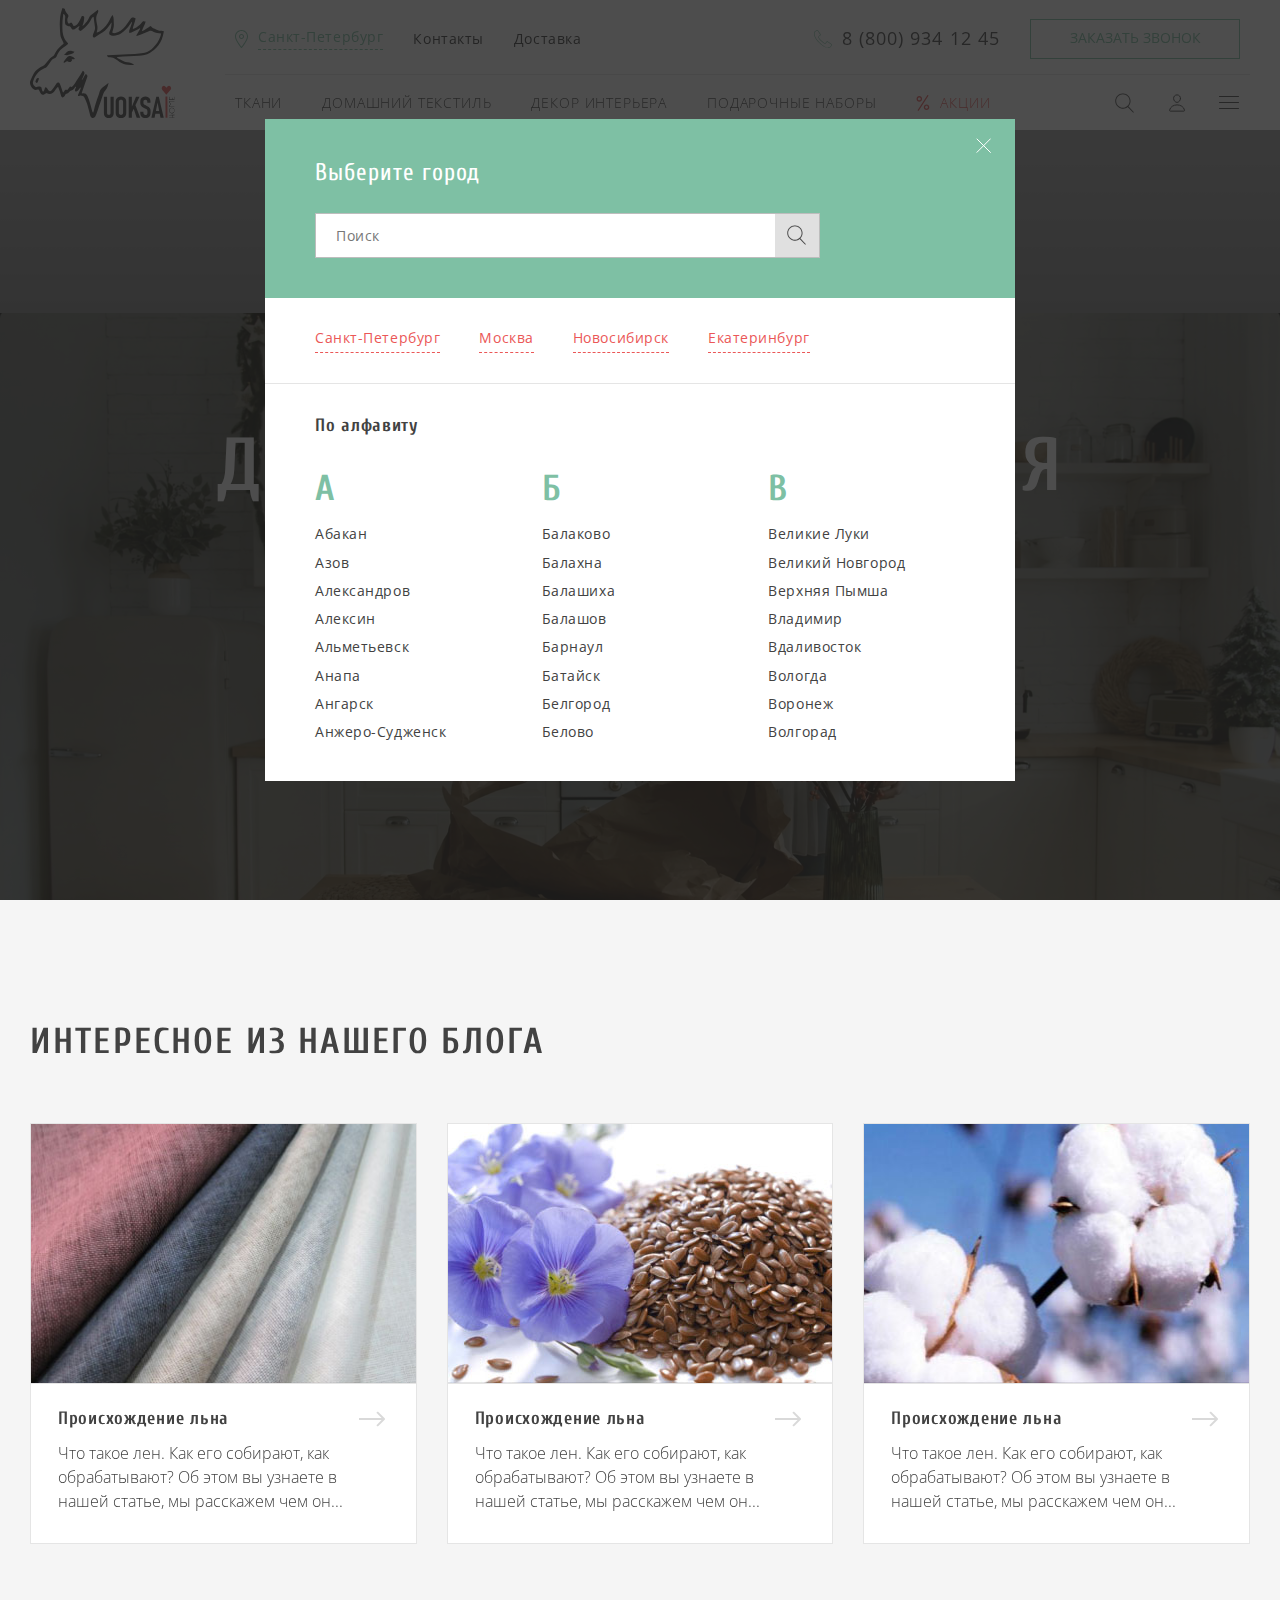
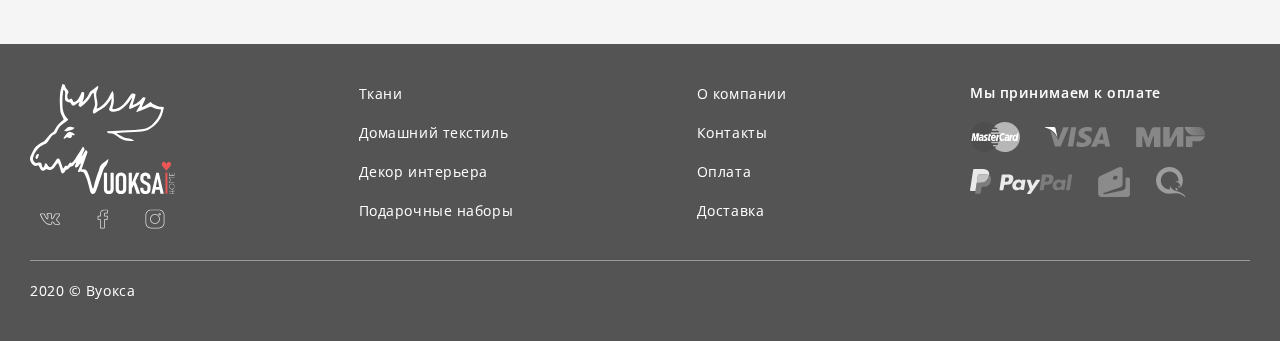
==== index.html @ b2b42c51 "home" ====
<!DOCTYPE html>
<html lang="ru">
<head>
  <title>Vuoksa | Дизайнерские решения для вашего дома</title>
  <meta charset="UTF-8">
  <meta name="viewport" content="width=device-width, initial-scale=1, user-scalable=no">
  <meta name="format-detection" content="telephone=no">
  <link rel="stylesheet" href="libs/slick/slick.css">
  <link rel="stylesheet" href="css/main.css">
</head>
<body id="top">
  <section class="fullscreen">
    <header class="header">
      <div class="wrapper">
        <div class="header__wrapper flex">
          <a href="" class="logo">
            <img src="images/icons.svg#logo-dark" alt="">
          </a>
          <div class="header-content">
            <div class="header-top flex">
              <div class="header-top__block flex">
                <div class="city">
                  <span>Санкт-Петербург</span>
                </div>
                <a href="" class="header-top__link">Контакты</a>
                <a href="" class="header-top__link">Доставка</a>
              </div>

              <div class="header-top__block flex">
                <a href="" class="phone phone--header">8 (800) 934 12 45</a>
                <button class="btn btn--border btn--header js-call">Заказать звонок</button>
              </div>
            </div>

            <nav class="header-menu flex">
              <div class="menu-top hidden lg-visible">
                <div class="city">
                  <span>Санкт-Петербург</span>
                </div>
                <i class="menu-close js-menu-close"></i>
              </div>
              <div class="menu-catalog">
                <div class="menu-catalog__title hidden">
                  <i></i>
                  <span>Каталог</span>
                </div>
                <ul class="menu-desktop flex">
                  <li class="menu-desktop__item"><a href="">Ткани</a></li>
                  <li class="menu-desktop__item"><a href="">Домашний текстиль</a></li>
                  <li class="menu-desktop__item"><a href="">Декор интерьера</a></li>
                  <li class="menu-desktop__item"><a href="">Подарочные наборы</a></li>
                  <li class="menu-desktop__item menu-desktop__item--sale"><a href="">Акции</a></li>
                </ul>
              </div>

              <div class="menu-collapse-icons flex">
                <div class="icon icon--search"></div>
                <div class="icon icon--login"></div>
                <div class="icon icon--butter lg-hidden js-butter--desktop"><i></i></div>
                <div class="icon icon--butter hidden lg-visible js-butter--mobile"><i></i></div>
              </div>

              <div class="menu-collapse">
                <ul class="menu-collapse__list">
                  <li class="menu-collapse__item"><a href=""><i></i>О нас</a></li>
                  <li class="menu-collapse__item"><a href=""><i></i>Гарантии</a></li>
                  <li class="menu-collapse__item"><a href=""><i></i>Как купить</a></li>
                  <li class="menu-collapse__item"><a href=""><i></i>Возврат и обмен</a></li>
                  <li class="menu-collapse__item"><a href=""><i></i>Оплата</a></li>
                  <li class="menu-collapse__item"><a href=""><i></i>Оптовые продажи</a></li>
                  <li class="menu-collapse__item"><a href=""><i></i>Отзывы на Яндекс Маркете</a></li>
                  <li class="menu-collapse__item"><a href=""><i></i>Частые вопросы</a></li>
                </ul>

                <div class="menu-collapse__footer hidden">
                  <a href="" class="logo logo--menu">
                    <img src="images/icons.svg#logo-dark" alt="">
                  </a>
                  <a href="" class="phone phone--menu">8 (800) 934 12 45</a>
                  <button class="btn btn--border btn--header btn--menu js-call">Заказать звонок</button>
                </div>
              </div>
              
            </nav>
          </div>
        </div>
      </div>
    </header>

    <div class="banner">
      <div class="banner__media"><img src="images/banner.jpg" alt=""></div>
      <h1 class="banner__title">Дизайнерские решения для вашего дома</h1>
    </div>
  </section>
  
  <section class="section">
    <div class="wrapper">
      <h2 class="section__title">Интересное из нашего блога</h2>
      <div class="blog">
        <div class="blog__item">
          <a href="" class="blog__item_container">
            <div class="blog__item_img"><img src="images/blog1.jpg" alt=""></div>
            <div class="blog__item_content">
              <span class="blog__item_arrow"></span>
              <h3 class="blog__item_title">Происхождение льна</h3>
              <p class="blog__item_text">Что такое лен. Как его собирают, как обрабатывают? Об этом вы узнаете в нашей статье, мы расскажем чем он...</p>
            </div>
          </a>
        </div>

        <div class="blog__item">
          <a href="" class="blog__item_container">
            <div class="blog__item_img"><img src="images/blog2.jpg" alt=""></div>
            <div class="blog__item_content">
              <span class="blog__item_arrow"></span>
              <h3 class="blog__item_title">Происхождение льна</h3>
              <p class="blog__item_text">Что такое лен. Как его собирают, как обрабатывают? Об этом вы узнаете в нашей статье, мы расскажем чем он...</p>
            </div>
          </a>
        </div>

        <div class="blog__item">
          <a href="" class="blog__item_container">
            <div class="blog__item_img"><img src="images/blog3.jpg" alt=""></div>
            <div class="blog__item_content">
              <span class="blog__item_arrow"></span>
              <h3 class="blog__item_title">Происхождение льна</h3>
              <p class="blog__item_text">Что такое лен. Как его собирают, как обрабатывают? Об этом вы узнаете в нашей статье, мы расскажем чем он...</p>
            </div>
          </a>
        </div>
      </div>
    </div>
  </section>

  <footer class="footer">
    <div class="wrapper">
      <div class="footer-top">
        <div class="footer__logo">
          <a href="" class="logo--footer"><img src="images/icons.svg#logo-white" alt=""></a>
          <div class="socials">
            <a href="" class="socials__link socials__link--vk"></a>
            <a href="" class="socials__link socials__link--fb"></a>
            <a href="" class="socials__link socials__link--ig"></a>
          </div>
        </div>

        <ul class="footer__menu">
          <li class="footer__menu_item"><a href="">Ткани</a></li>
          <li class="footer__menu_item"><a href="">Домашний текстиль</a></li>
          <li class="footer__menu_item"><a href="">Декор интерьера</a></li>
          <li class="footer__menu_item"><a href="">Подарочные наборы</a></li>
        </ul>

        <ul class="footer__menu">
          <li class="footer__menu_item"><a href="">О компании</a></li>
          <li class="footer__menu_item"><a href="">Контакты</a></li>
          <li class="footer__menu_item"><a href="">Оплата</a></li>
          <li class="footer__menu_item"><a href="">Доставка</a></li>
        </ul>

        <div class="footer__pay">
          <span class="footer__pay_title">Мы принимаем к оплате</span>
          <div class="footer__pay_items">
            <span class="footer__pay_item footer__pay_item--mastercard"></span>
            <span class="footer__pay_item footer__pay_item--visa"></span>
            <span class="footer__pay_item footer__pay_item--mir"></span>
            <span class="footer__pay_item footer__pay_item--paypal"></span>
            <span class="footer__pay_item footer__pay_item--yandex"></span>
            <span class="footer__pay_item footer__pay_item--qiwi"></span>
          </div>
        </div>
      </div>

      <div class="footer-bottom">
        <span class="copyright">2020 © Вуокса</span>
      </div>
    </div>
  </footer>

  <!-- <a href="#top" class="up"><i></i></a> -->

  <div class="popup">
    <a class="popup-bg"></a>
    <div class="popup-content">
      <a class="popup-close"></a>

      <div class="popup-block popup-block-call" id="popup-call">
        <div class="popup-block__title">
          <span>Заказать звонок</span>
        </div>
        <div class="popup-block__content">
          <form class="popup-form">
            <label class="label label--required label--popup">
              <input type="text" class="input input--popup" placeholder="Представьтесь" required>
            </label>
            <label class="label label--required label--popup">
              <input type="tel" class="input input--popup" placeholder="Телефон" required>
            </label>
            <button type="submit" class="btn btn--full submit">Отправить данные</button>
          </form>
        </div>
      </div>

      <div class="popup-block popup-block-success" id="popup-success">
        <div class="popup-block__title">
          <span>Спасибо за заявку!</span>
        </div>
        <div class="popup-block__content">
          <div class="popup-block__icon"></div>
          <span class="popup-success__text">Наш специалист свяжется с вами <br> как можно скорее</span>
        </div>
      </div>

      <div class="popup-block popup-block-city" id="popup-city">
        <div class="popup-city__top">
          <span>Выберите город</span>
          <form action="" class="city-search">
            <input type="text" class="input city-search__input" placeholder="Поиск">
            <button type="submit" class="city-search__btn"><span></span></button>
          </form>
        </div>

        <div class="city__default">
          <span class="city__default_item">Санкт-Петербург</span>
          <span class="city__default_item">Москва</span>
          <span class="city__default_item">Новосибирск</span>
          <span class="city__default_item">Екатеринбург</span>
        </div>

        <strong class="city__list_title">По алфавиту</strong>
        
        <div class="cities">
          <div class="city__list_block">
            <strong class="city__list_letter">А</strong>
            <span class="city__item">Абакан</span>
            <span class="city__item">Азов</span>
            <span class="city__item">Александров</span>
            <span class="city__item">Алексин</span>
            <span class="city__item">Альметьевск</span>
            <span class="city__item">Анапа</span>
            <span class="city__item">Ангарск</span>
            <span class="city__item">Анжеро-Судженск</span>
          </div>
          <div class="city__list_block">
            <strong class="city__list_letter">Б</strong>
            <span class="city__item">Балаково</span>
            <span class="city__item">Балахна</span>
            <span class="city__item">Балашиха</span>
            <span class="city__item">Балашов</span>
            <span class="city__item">Барнаул</span>
            <span class="city__item">Батайск</span>
            <span class="city__item">Белгород</span>
            <span class="city__item">Белово</span>
          </div>
          <div class="city__list_block">
            <strong class="city__list_letter">В</strong>
            <span class="city__item">Великие Луки</span>
            <span class="city__item">Великий Новгород</span>
            <span class="city__item">Верхняя Пымша</span>
            <span class="city__item">Владимир</span>
            <span class="city__item">Вдаливосток</span>
            <span class="city__item">Вологда</span>
            <span class="city__item">Воронеж</span>
            <span class="city__item">Волгорад</span>
          </div>          
        </div>
        
      </div>


    </div>
  </div> 

  <script src="libs/jquery/jquery-3.3.1.min.js"></script>
  <script src="libs/slick/slick.min.js"></script>
  <script src="js/maskedinput.js"></script>
  <script src="js/main.js"></script>
</body>
</html>
---- css/main.css ----
@import url('https://fonts.googleapis.com/css?family=Cuprum:400,700|Open+Sans:300,400,600,700&display=swap&subset=cyrillic');
@import url('normalize.css');

* {
  font-family: "Open Sans", sans-serif;
  outline: none;
  -webkit-box-sizing: border-box;
          box-sizing: border-box;
}
body {
  background: #f5f5f5;
}

.flex { 
  display: -webkit-box;
  display: -ms-flexbox;
  display: -webkit-flex;
  display: flex;
  -webkit-box-pack: justify;
      -ms-flex-pack: justify;
          -webkit-justify-content: space-between;
          justify-content: space-between;
  -webkit-box-align: center;
      -ms-flex-align: center;
          -webkit-align-items: center;
          align-items: center;
}
.wrapper {
  position: relative;
  max-width: 1260px;
  margin: 0 auto;
  padding: 0 20px;
}
.logo {
  margin-right: 50px;
}
.logo img {
  width: 145px;
  height: 110px;
}

.header {
  width: 100%;
  flex-shrink: 0;
  background: #FFFFFF;
  box-shadow: 0px 5px 20px rgba(0, 0, 0, 0.05);
}

.fullscreen {
  min-height: 100vh;
  display: flex;
  flex-direction: column;
}
.banner {
  width: 100%;
  flex-grow: 2;
  display: flex;
  justify-content: center;
  align-items: center;
  position: relative;
  overflow: hidden;
}
.banner__media {
  position: absolute;
  top: 0;
  left: 0;
  width: 100%;
  height: 100%;
}
.banner__media::before {
  position: absolute;
  z-index: 2;
  top: 0;
  left: 0;
  width: 100%;
  height: 100%;
  content: '';
  background: linear-gradient(180deg, rgba(0, 0, 0, 0.5) 0%, rgba(0, 0, 0, 0.7) 24.27%, rgba(0, 0, 0, 0.75) 47.79%, rgba(0, 0, 0, 0.7) 71.04%, rgba(0, 0, 0, 0.5) 100%);
  opacity: 0.7;
}
.banner__title {
  font-family: "Cuprum";
  font-weight: bold;
  font-size: 75px;
  line-height: 130%;
  text-align: center;
  letter-spacing: 0.04em;
  text-transform: uppercase;
  color: #FFFFFF;
  max-width: 870px;
  position: relative;
  z-index: 2;
}
.banner__media img {
  position: absolute;
  bottom: 0;
  width: 100%;
  object-fit: cover;
}
.header-content {
  flex-grow: 2;
}
.header-top {
  height: 75px;
  padding: 19px 10px 16px;
  border-bottom: 1px solid rgba(0, 0, 0, .1);
}
.header-menu {
  position: relative;
  padding: 0 10px;
}
.hidden {
  opacity: 0;
  visibility: hidden;
  position: absolute;
}
.city {
  padding-left: 23px;
  background: url(../images/icons.svg#location) no-repeat left center;
  background-size: 13px 18px;
  cursor: pointer;
  margin-right: 30px;
}
.city span {
  font-size: 14px;
  line-height: 1;
  letter-spacing: 0.04em;
  color: #7EC0A4;
  display: inline-block;
  padding-bottom: 5px;
  border-bottom: 1px dashed #7EC0A4;
}
.city:hover span {
  color: #424242;
  border-color: #424242;
}
.city:active span {
  color: #7EC0A4;
  border-color: #7EC0A4;
}
.header-top__link {
  display: inline-block;
  font-size: 14px;
  font-weight: 400;
  line-height: 1;
  letter-spacing: 0.04em;
  color: #333333;
  margin-right: 30px;
}
.header-top__link:hover {
  color: #7EC0A4;
}
.phone {
  padding-left: 28px;
  display: inline-block;
  font-size: 18px;
  line-height: 25px;
  letter-spacing: 0.06em;
  text-transform: uppercase;
  color: #424242;
  background: url(../images/icons.svg#phone) no-repeat left center;
  background-size: 18px 18px;
}
.phone:hover {
  color: #7EC0A4;
}
.phone--header {
  margin-right: 30px;
}
.btn {
  display: block;
  min-width: 210px;
  text-align: center;
  display: flex;
  align-items: center;
  justify-content: center;
  height: 40px;
  font-size: 14px;
  text-transform: uppercase;
  border: none;
  cursor: pointer;
}
.btn--border {
  color: #7EC0A4;
  border: 1px solid #7EC0A4;
  background: transparent;
}
.btn--border:hover {
  border-width: 2px;
  font-weight: bold;
}
.btn--border:active {
  background: #7EC0A4;
  color: #ffffff;
  font-weight: 400;
}
.btn--full {
  color: #fff;
  background: #7EC0A4;
}
.btn--full:hover {
  opacity: 0.7;
}
.btn--full:active {
  background: #71AA92;
  opacity: 1;
}

.menu-desktop {
  padding: 0;
  margin: 0;
  list-style: none;
}
.menu-desktop__item {
  margin-right: 40px;
}
.menu-desktop__item:last-child {
  margin: 0;
}
.menu-desktop__item a {
  height: 55px;
  display: flex;
  align-items: center;
  position: relative;
  font-weight: 300;
  font-size: 14px;
  line-height: 19px;
  letter-spacing: 0.06em;
  text-transform: uppercase;
  color: #424242;
}
.menu-desktop__item--sale a {
  color: #EB5757;
  padding-left: 24px;
  background: url(../images/icons.svg#percent) no-repeat center left;
  background-size: 14px 16px;
}
.menu-desktop__item a:hover {
  color: #7EC0A4;
}
.menu-desktop__item--sale a:hover {
  color: #EB5757;
}
.menu-desktop__item a:hover::before {
  position: absolute;
  content: '';
  top: -2px;
  left: 0;
  width: 100%;
  height: 2px;
  background: #7EC0A4;
}
.menu-desktop__item--sale a:hover::before {
  background: #EB5757;
}
.icon {
  width: 22px;
  height: 22px;
  flex-shrink: 0;
  margin-right: 30px;
  cursor: pointer;
}
.icon--search {
  background: url(../images/icons.svg#search) no-repeat center;
  background-size: 20px 20px;
}
.icon--search:hover {
  background-image: url(../images/icons.svg#search-hover);
}
.icon--login {
  background: url(../images/icons.svg#login) no-repeat center;
  background-size: 21px 20px;
}
.icon--login:hover {
  background-image: url(../images/icons.svg#login-hover);
}
.icon--butter {
  background: url(../images/icons.svg#butter) no-repeat center;
  background-size: 20px 13px;
  margin: 0;
}
.icon--butter:hover {
  background-image: url(../images/icons.svg#butter-hover);
}
.icon--close {
  background: url(../images/icons.svg#close) no-repeat center;
  background-size: 21px 16px;
}
.icon--close:hover {
  background-image: url(../images/icons.svg#close-hover);
}


.menu-collapse {
  position: absolute;
  z-index: 99;
  background: #FFFFFF;
  border: 1px solid rgba(0, 0, 0, 0.08);
  box-shadow: 0px 4px 20px rgba(0, 0, 0, 0.05);
  top: 100%;
  top: calc(100% + 2px);
  right: 0;
  opacity: 0;
  visibility: hidden;
  -o-transform-origin: 0 0;
  -ms-transform-origin: 0 0;
  -moz-transform-origin: 0 0;
  -webkit-transform-origin: 0 0;
  transform-style: preserve-3d;
  -o-transform-style: preserve-3d;
  -moz-transform-style: preserve-3d;
  -webkit-transform-style: preserve-3d;
  transform: rotateX(-75deg);
  -o-transform: rotateX(-75deg);
  -moz-transform: rotateX(-75deg);
  -webkit-transform: rotateX(-75deg);
  -o-transition: -o-transform .3s,opacity .3s;
    -ms-transition: -ms-transform .3s,opacity .3s;
    -moz-transition: -moz-transform .3s,opacity .3s;
    -webkit-transition: -webkit-transform .3s,opacity .3s;
    will-change: transform,opacity;
    transition: transform .3s cubic-bezier(.4,0,.2,1),opacity .2s cubic-bezier(.4,0,.2,1);
  
  padding: 10px 0;
  min-width: 265px;
}
.menu-collapse--open {
  opacity: 1;
  visibility: visible;
  transform: rotateX(0);
  -o-transform: rotateX(0);
  -moz-transform: rotateX(0);
  -webkit-transform: rotateX(0);
}
.menu-collapse__list {
  padding: 0;
  margin: 0;
  list-style: none;
}
.menu-collapse__item a {
  display: flex;
  align-items: center;
  height: 39px;
  padding-left: 21px;
  font-weight: 300;
  font-size: 14px;
  line-height: 19px;
  letter-spacing: 0.06em;
  text-transform: uppercase;
  color: #424242;
}
.menu-collapse__item a:hover {
  color: #7EC0A4;
  background: #F9F9F9;
}
.menu-collapse::before {
  position: absolute;
  top: -7px;
  right: 14px;
  content: '';
  width: 12px;
  height: 12px;
  border-top: 1px solid rgba(0, 0, 0, 0.08);
  border-right: 1px solid rgba(0, 0, 0, 0.08);
  background: #fff;
  transform: rotate(-45deg);
}
.section {
  padding: 120px 0 100px;
}
.section__title {
  margin: 0 0 60px;
  font-family: "Cuprum";
  font-style: normal;
  font-weight: bold;
  font-size: 36px;
  line-height: 120%;
  letter-spacing: 0.06em;
  text-transform: uppercase;
  color: #424242;
}
.blog {
  display: flex;
  margin: 0 -15px;
}
.blog__item {
  width: 33.333%;
  padding: 0 15px;
}
.blog__item_container {
  display: block;
  background: #FFFFFF;
  border: 1px solid rgba(0, 0, 0, 0.1);
  transition: .1s ease-in-out;
}
.blog__item_container:hover {
  box-shadow: 0px 12px 40px rgba(0, 0, 0, 0.2);
}
.blog__item_img {
  height: 260px;
  border-bottom: 1px solid rgba(0, 0, 0, 0.1);
}
.blog__item_img img {
  display: block;
  width: 100%;
  height: 100%;
  object-fit: cover;
}
.blog__item_content {
  padding: 23px 27px 30px;
  position: relative;
}
.blog__item_title {
  margin: 0 0 10px;
  font-family: Cuprum;
  font-weight: bold;
  font-size: 18px;
  line-height: 130%;
  letter-spacing: 0.04em;
  color: #424242;
  transition: .1s ease-in-out;
}
.blog__item_text {
  font-weight: 300;
  font-size: 16px;
  line-height: 150%;
  color: #424242;
  margin: 0;
}
.blog__item_container:hover .blog__item_title {
  color: #7EC0A4;
}
.blog__item_arrow {
  position: absolute;
  right: 31px;
  top: 27px;
  width: 26px;
  height: 16px;
  background: url(../images/icons.svg#arrow) no-repeat center;
}
.blog__item_container:hover .blog__item_arrow {
  background-image: url(../images/icons.svg#arrow-hover);
}
.footer {
  background: #545454;
}
.copyright {
  font-size: 14px;
  line-height: 130%;
  letter-spacing: 0.04em;
  color: #FFFFFF;
}
.footer-bottom {
  border-top: 1px solid rgba(255, 255, 255, .4);
  padding: 20px 0 40px;
}
.footer-top {
  padding: 40px 0 20px;
  display: flex;
  align-items: flex-start;
  justify-content: space-between;
}
.logo--footer img {
  display: block;
  width: 145px;
  height: 110px;
}
.logo--footer {
  display: block;
  margin-bottom: 15px;
}
.socials {
  display: flex;
  justify-content: space-between;
  align-items: center;
}
.socials__link {
  display: inline-block;
  margin: 0 10px;
  width: 20px;
  height: 20px;
  flex-shrink: 0;
  opacity: 0.8;
}
.socials__link:hover {
  opacity: 1;
}
.socials__link--vk {
  background: url(../images/icons.svg#vk) no-repeat center;
}
.socials__link--fb {
  background: url(../images/icons.svg#fb) no-repeat center;
}
.socials__link--ig {
  background: url(../images/icons.svg#ig) no-repeat center;
}
.footer__menu {
  padding: 0;
  margin: 0;
  list-style: none;
}
.footer__menu_item {
  margin-bottom: 20px;
}
.footer__menu_item a {
  font-size: 14px;
  line-height: 130%;
  letter-spacing: 0.04em;
  color: #FFFFFF;
}
.footer__menu_item a:hover {
  opacity: 0.5;
}
.footer__pay_title {
  display: block;
  margin-bottom: 20px;
  font-weight: 600;
  font-size: 14px;
  line-height: 130%;
  letter-spacing: 0.04em;
  color: #FFFFFF;
}
.footer__pay_items {
  display: flex;
  flex-wrap: wrap;
  align-items: center;
  width: 280px;
}
.footer__pay_item {
  display: block;
  margin-right: 25px;
  mix-blend-mode: luminosity;
  margin-bottom: 15px;
}
.footer__pay_item--mastercard {
  background: url(../images/icons.svg#master-card) no-repeat center;
  width: 50px;
  height: 30px;
}
.footer__pay_item--visa {
  background: url(../images/icons.svg#visa) no-repeat center;
  width: 66px;
  height: 20px;
}
.footer__pay_item--mir {
  background: url(../images/icons.svg#mir) no-repeat center;
  width: 70px;
  height: 20px;
}
.footer__pay_item--paypal {
  background: url(../images/icons.svg#paypal) no-repeat center;
  width: 103px;
  height: 25px;
}
.footer__pay_item--yandex {
  background: url(../images/icons.svg#yandex) no-repeat center;
  width: 33px;
  height: 30px;
}
.footer__pay_item--qiwi {
  background: url(../images/icons.svg#qiwi) no-repeat center;
  width: 30px;
  height: 30px;
}
.up {
  position: fixed;
  display: flex;
  align-items: center;
  justify-content: center;
  bottom: 27%;
  right: 20px;
  z-index: 99;
  width: 80px;
  height: 50px;
  border: 1px solid rgba(255, 255, 255, .5);
}
.up i {
  opacity: 0.5;
  width: 8px;
  height: 16px;
  display: block;
  background: url(../images/icons.svg#up-arrow) no-repeat center;
}
.up:hover {
  background: rgba(255, 255, 255, .5);
  border-color: transparent;
}
.up:hover i {
  opacity: 1;
}

.popup {
  position: fixed;
  z-index: 99;
  top: 0;
  left: 0;
  width: 100%;
  height: 100%;
  display: -webkit-box;
  display: -webkit-flex;
  display: -ms-flexbox;
  display: flex;
  -webkit-box-pack: center;
  -webkit-justify-content: center;
      -ms-flex-pack: center;
          justify-content: center;
  -webkit-box-align: center;
  -webkit-align-items: center;
      -ms-flex-align: center;
          align-items: center;
  /* opacity: 0;
  visibility: hidden; */
  -webkit-transition: .1s ease-in-out;
  -o-transition: .1s ease-in-out;
  transition: .1s ease-in-out;
}
.popup--show {
  opacity: 1;
  visibility: visible;
}
.popup-bg {
  position: absolute;
  top: 0;
  left: 0;
  width: 100%;
  height: 100%;
  background-color: #212121;
  opacity: 0.8;
}
.popup-content {
  position: relative;
}
.popup-block {
  display: none;
  background: #fff;
  width: 500px;
  max-height: 90vh;
}
.popup-close {
  position: absolute;
  z-index: 2;
  top: 19px;
  right: 23px;
  width: 16px;
  height: 16px;
  cursor: pointer;
  transition: .2s ease-in-out;
  background: url(../images/icons.svg#close-popup) no-repeat center;
}
.popup-close:hover {
  transform: rotate(180deg);
}
.popup-block__title {
  position: relative;
  display: flex;
  align-items: center;
  justify-content: center;
  background: #7EC0A4;
  height: 100px;
}
.popup-block__title span {
  font-family: Cuprum;
  font-weight: normal;
  font-size: 24px;
  line-height: 120%;
  letter-spacing: 0.04em;
  color: #FFFFFF;
}
.popup-block__content {
  padding: 30px;
}
.popup-form {
  max-width: 312px;
  margin: 0 auto;
}
.label {
  position: relative;
}
.label--popup {
  width: 100%;
  display: block;
  margin-bottom: 20px;
}
.label--required::after {
  position: absolute;
  top: 12px;
  right: 10px;
  content: '*';
  font-size: 15px;
  color: #F74045;
}
.input {
  width: 100%;
  display: block;
  height: 45px;
  background: #FFFFFF;
  border: 1px solid #DDDDDD;
  padding: 0 20px;
  font-family: "Open Sans";
  font-style: normal;
  font-weight: normal;
  font-size: 14px;
  letter-spacing: 0.04em;
  color: #424242;
  appearance: none;
}
.input::-webkit-input-placeholder {
  color: #767676;
}
.input::-moz-placeholder {
  color: #767676;
}
.input:-ms-input-placeholder {
  color: #767676;
}
.input::-ms-input-placeholder {
  color: #767676;
}
.input::placeholder {
  color: #767676;
}
.input:focus,
.input:active {
  border-color: #7EC0A4;
}
.submit {
  width: 100%;
}
.popup-block__icon {
  width: 100px;
  height: 96px;
  margin: 0 auto 20px;
  background: url(../images/icons.svg#success) no-repeat center;
}
.popup-success__text {
  display: block;
  text-align: center;
  font-weight: 300;
  font-size: 16px;
  line-height: 150%;
  color: #000000;
}
.popup-block-city {
  display: flex;
  flex-direction: column;

  width: 750px;
}
.popup-city__top {
  padding: 40px 50px;
  background: #7EC0A4;
}
.popup-city__top > span {
  display: block;
  width: 100%;
  margin-bottom: 25px;
  font-family: Cuprum;
  font-style: normal;
  font-weight: normal;
  font-size: 24px;
  line-height: 120%;
  letter-spacing: 0.04em;
  color: #FFFFFF;
}
.city-search {
  width: 100%;
  max-width: 505px;
  position: relative;
}
.city-search__btn {
  position: absolute;
  display: flex;
  justify-content: center;
  align-items: center;
  width: 44px;
  height: 43px;
  top: 1px;
  right: 1px;
  background: #E0E0E0;
  border: none;
  cursor: pointer;
  padding: 0;
}
.city-search__btn span {
  display: block;
  width: 20px;
  height: 20px;
  background: url(../images/icons.svg#search) no-repeat center;
}
.city-search__btn:hover {
  background: #7EC0A4;
}
.city-search__btn:hover span {
  background-image: url(../images/icons.svg#search-white);
}
.city-search__input,
.city-search__input:focus,
.city-search__input:active {
  border-color: #BDBDBD;
}
.city__default {
  padding: 30px 50px;
  border-bottom: 1px solid rgba(0, 0, 0, .1);
}
.city__default_item {
  display: inline-block;
  margin-right: 35px;
  font-size: 14px;
  line-height: 130%;
  letter-spacing: 0.04em;
  color: #EB5757;
  cursor: pointer;
  padding-bottom: 5px;
  border-bottom: 1px dashed #EB5757;
}
.city__default_item:hover {
  color: #424242;
  border-color: #424242;
}
.city__default_item:active {
  color: #EB5757;
  border-color: #EB5757;
}
.cities {
  position: relative;
  flex-grow: 2;
  display: flex;
  flex-wrap: wrap;
  padding: 0px 20px 30px 50px;
  overflow-y: auto;
}
.city__list_title {
  display: block;
  margin-top: 30px;
  padding-left: 50px;
  margin-bottom: 30px;
  font-family: Cuprum;
  font-style: normal;
  font-weight: bold;
  font-size: 18px;
  line-height: 130%;
  letter-spacing: 0.04em;
  color: #424242;
}
.city__list_block {
  width: 33.333%;
}
.city__list_letter {
  display: block;
  margin-bottom: 15px;
  font-family: Cuprum;
  font-style: normal;
  font-weight: bold;
  font-size: 36px;
  line-height: 120%;
  letter-spacing: 0.06em;
  text-transform: uppercase;
  color: #7EC0A4;
}
.city__item {
  display: block;
  cursor: pointer;
  margin-bottom: 10px;
  font-size: 14px;
  line-height: 130%;
  letter-spacing: 0.04em;
  color: #424242;
}
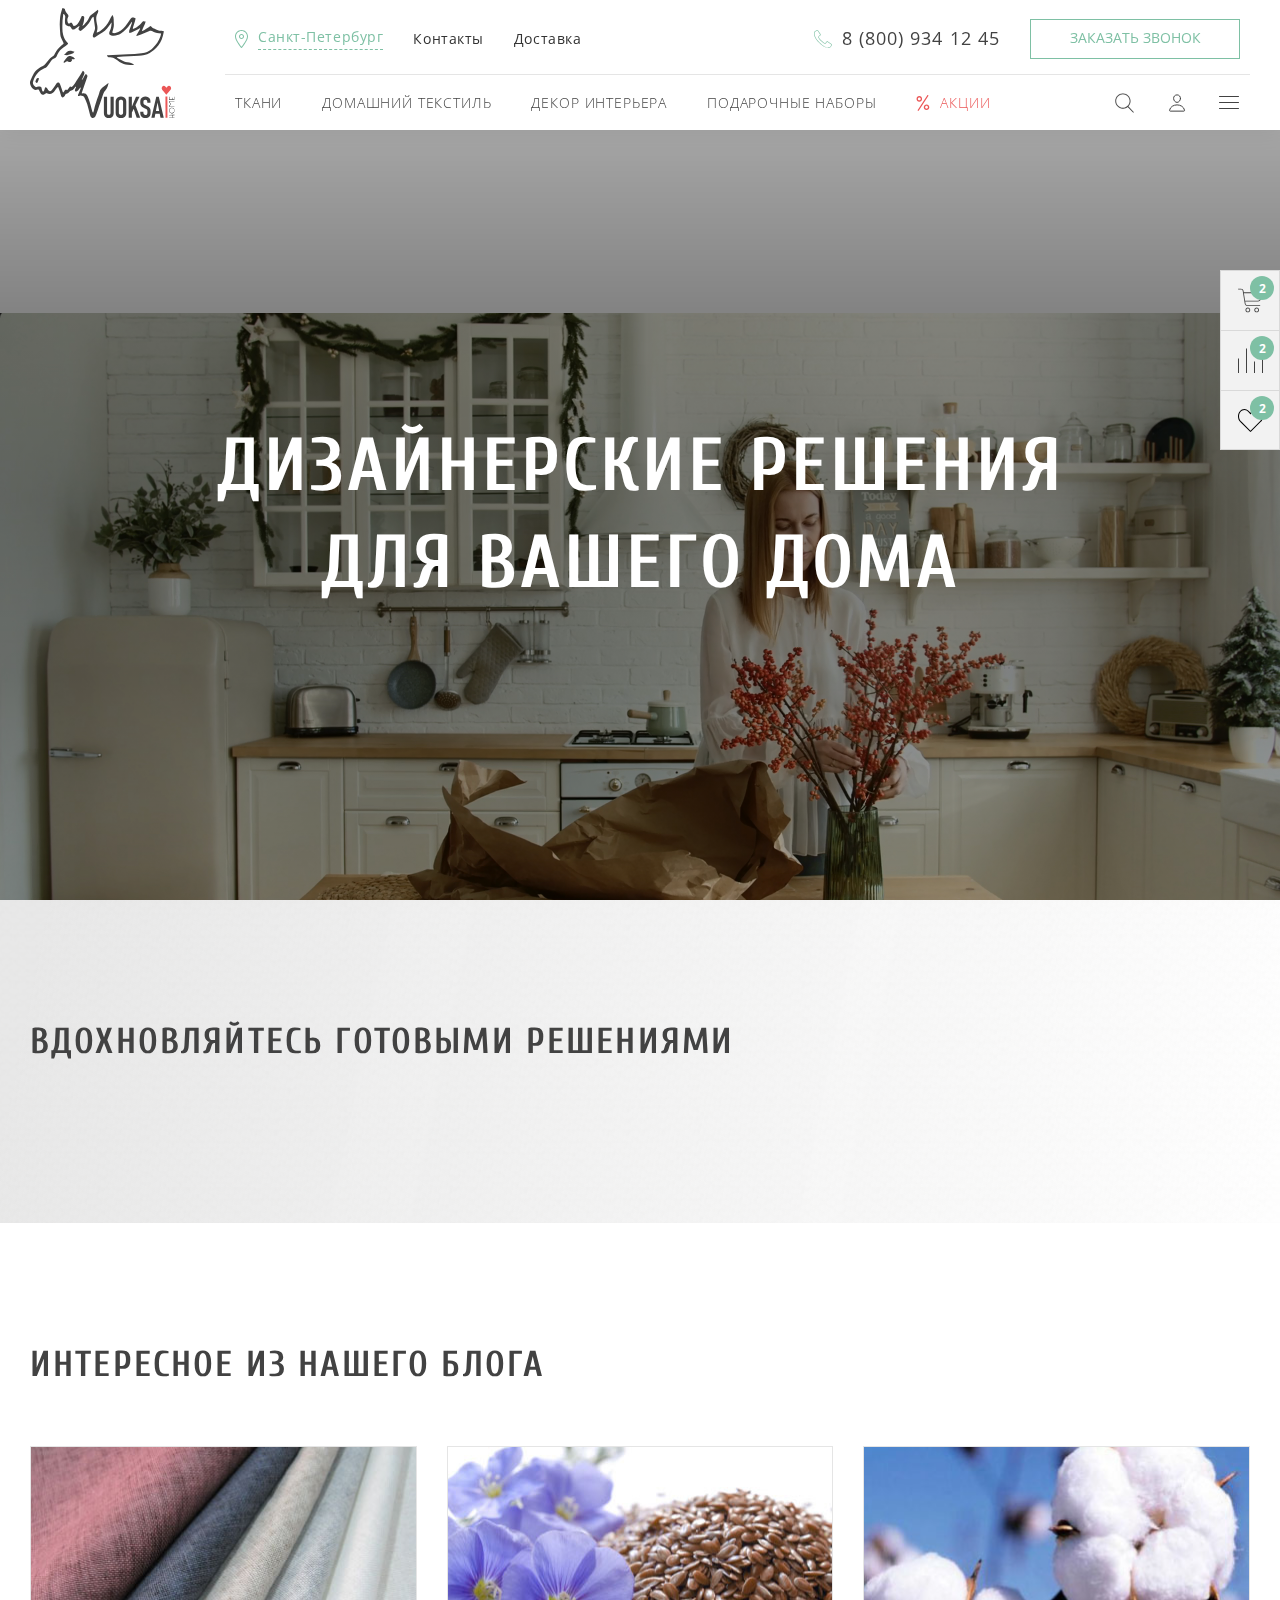
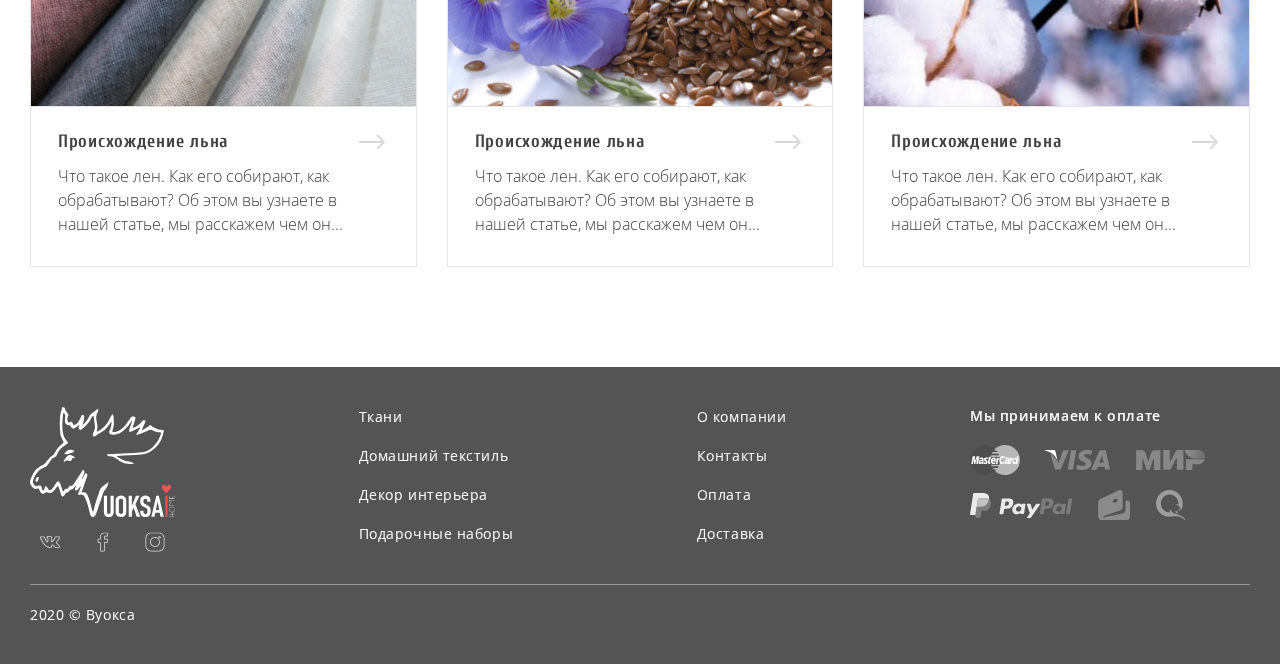
==== commit 74b883e6: "home" ====
--- a/index.html
+++ b/index.html
@@ -19,7 +19,7 @@
           <div class="header-content">
             <div class="header-top flex">
               <div class="header-top__block flex">
-                <div class="city">
+                <div class="city js-city-change">
                   <span>Санкт-Петербург</span>
                 </div>
                 <a href="" class="header-top__link">Контакты</a>
@@ -54,7 +54,7 @@
               </div>
 
               <div class="menu-collapse-icons flex">
-                <div class="icon icon--search"></div>
+                <div class="icon icon--search js-search-open"></div>
                 <div class="icon icon--login"></div>
                 <div class="icon icon--butter lg-hidden js-butter--desktop"><i></i></div>
                 <div class="icon icon--butter hidden lg-visible js-butter--mobile"><i></i></div>
@@ -90,6 +90,13 @@
     <div class="banner">
       <div class="banner__media"><img src="images/banner.jpg" alt=""></div>
       <h1 class="banner__title">Дизайнерские решения для вашего дома</h1>
+    </div>
+  </section>
+
+  <section class="section solution">
+    <div class="wrapper">
+      <h2 class="section__title">Вдохновляйтесь готовыми решениями</h2>
+
     </div>
   </section>
   
@@ -178,6 +185,268 @@
     </div>
   </footer>
 
+  <div class="cart">
+    <div class="cart__btns js-cart-open">
+      <div class="cart__btn cart__btn--cart">
+        <span class="cart__btn_count">2</span>
+      </div>
+      <div class="cart__btn cart__btn--compare">
+        <span class="cart__btn_count">2</span>
+      </div>
+      <div class="cart__btn cart__btn--wish">
+        <span class="cart__btn_count">2</span>
+      </div>
+    </div>
+
+    <div class="cart-top">
+      <strong class="cart-top__title">КОРЗИНА</strong>
+      <div class="cart-tabs">
+        <span class="cart-tab-link cart-tab-link--active cart-ready-link">Готовые к заказу (<span class="js-ready-count">2</span>)</span>
+        <span class="cart-tab-link cart-wish-link">Отложенные (<span class="js-wihs-count">2</span>)</span>
+      </div>
+      <div class="cart-clear__btn"><i></i>Очистить</div>
+    </div>
+
+    <!-- <div class="cart-empty">
+      <span class="cart-empty__icon"></span>
+      <div class="cart-empty__content">
+        <strong class="cart-empty__title">Ваша корзина пуста</strong>
+        <p class="cart-empty__text">Исправить это просто: выберите в каталоге интересующий товар и нажмите кнопку «В корзину».</p>
+        <a href="" class="btn btn--full cart-empty__btn">Перейти в каталог</a>
+      </div>
+    </div> -->
+
+    <div class="cart-block cart-block-cart">
+      <div class="cart-table">
+        <div class="cart-table__title">
+          <span class="cart-table__col1">Товар</span>
+          <span class="cart-table__col2">Цена</span>
+          <span class="cart-table__col3">Количество</span>
+          <span class="cart-table__col4">Стоимость</span>
+          <span class="cart-table__col5"></span>
+        </div>
+
+        <div class="cart-list scrollable">
+          <div class="cart-item">
+            <span class="cart-item__remove"></span>
+            <div class="cart-table__col1">
+              <a href="" class="cart-table__item">
+                <div class="cart-table__item_img"><img src="images/cart-item1.jpg" alt=""></div>
+                <span class="cart-table__item_title">Ткань лён умягченный "голубая мята" костюмный</span>
+              </a>
+            </div>  
+            <div class="cart-table__col2">
+              <span class="cart-table__price cart-item-price-one"><strong>110</strong> руб./м</span>
+            </div>
+            <div class="cart-table__col3">
+              <div class="counter" data-step="0.1">
+                <i class="counter-btn counter-minus"></i>
+                <input class="counter-value" value="4.1">
+                <i class="counter-btn counter-plus"></i>
+              </div>
+            </div>
+            <div class="cart-table__col4">
+              <span class="cart-table__price cart-item-price-full"><strong>450</strong> руб</span>
+            </div>
+            <div class="cart-table__col5">
+              <span class="wish-heart"></span>
+            </div>
+          </div>
+
+          <div class="cart-item">
+            <span class="cart-item__remove"></span>
+            <div class="cart-table__col1">
+              <a href="" class="cart-table__item">
+                <div class="cart-table__item_img"><img src="images/cart-item1.jpg" alt=""></div>
+                <span class="cart-table__item_title">Ткань лён умягченный "голубая мята" костюмный</span>
+              </a>
+            </div>  
+            <div class="cart-table__col2">
+              <span class="cart-table__price cart-item-price-one">
+                <strong>110</strong> руб./м
+                <div class="cart-table__price--old">250 руб.</div>
+              </span>
+            </div>
+            <div class="cart-table__col3">
+              <div class="counter" data-step="0.1">
+                <i class="counter-btn counter-minus"></i>
+                <input class="counter-value" value="4.1">
+                <i class="counter-btn counter-plus"></i>
+              </div>
+            </div>
+            <div class="cart-table__col4">
+              <span class="cart-table__price cart-item-price-full"><strong>450</strong> руб</span>
+            </div>
+            <div class="cart-table__col5">
+              <span class="wish-heart"></span>
+            </div>
+          </div>
+
+          <div class="cart-item">
+            <span class="cart-item__remove"></span>
+            <div class="cart-table__col1">
+              <a href="" class="cart-table__item">
+                <div class="cart-table__item_img"><img src="images/cart-item1.jpg" alt=""></div>
+                <span class="cart-table__item_title">Ткань лён умягченный "голубая мята" костюмный</span>
+              </a>
+            </div>  
+            <div class="cart-table__col2">
+              <span class="cart-table__price cart-item-price-one"><strong>110</strong> руб./м</span>
+            </div>
+            <div class="cart-table__col3">
+              <div class="counter" data-step="0.1">
+                <i class="counter-btn counter-minus"></i>
+                <input class="counter-value" value="4.1">
+                <i class="counter-btn counter-plus"></i>
+              </div>
+            </div>
+            <div class="cart-table__col4">
+              <span class="cart-table__price cart-item-price-full"><strong>450</strong> руб</span>
+            </div>
+            <div class="cart-table__col5">
+              <span class="wish-heart"></span>
+            </div>
+          </div>
+
+          <div class="cart-item">
+            <span class="cart-item__remove"></span>
+            <div class="cart-table__col1">
+              <a href="" class="cart-table__item">
+                <div class="cart-table__item_img"><img src="images/cart-item1.jpg" alt=""></div>
+                <span class="cart-table__item_title">Ткань лён умягченный "голубая мята" костюмный</span>
+              </a>
+            </div>  
+            <div class="cart-table__col2">
+              <span class="cart-table__price cart-item-price-one"><strong>110</strong> руб./м</span>
+            </div>
+            <div class="cart-table__col3">
+              <div class="counter" data-step="0.1">
+                <i class="counter-btn counter-minus"></i>
+                <input class="counter-value" value="4.1">
+                <i class="counter-btn counter-plus"></i>
+              </div>
+            </div>
+            <div class="cart-table__col4">
+              <span class="cart-table__price cart-item-price-full"><strong>450</strong> руб</span>
+            </div>
+            <div class="cart-table__col5">
+              <span class="wish-heart"></span>
+            </div>
+          </div>
+
+          <div class="cart-item">
+            <span class="cart-item__remove"></span>
+            <div class="cart-table__col1">
+              <a href="" class="cart-table__item">
+                <div class="cart-table__item_img"><img src="images/cart-item1.jpg" alt=""></div>
+                <span class="cart-table__item_title">Ткань лён умягченный "голубая мята" костюмный</span>
+              </a>
+            </div>  
+            <div class="cart-table__col2">
+              <span class="cart-table__price cart-item-price-one"><strong>110</strong> руб./м</span>
+            </div>
+            <div class="cart-table__col3">
+              <div class="counter" data-step="0.1">
+                <i class="counter-btn counter-minus"></i>
+                <input class="counter-value" value="4.1">
+                <i class="counter-btn counter-plus"></i>
+              </div>
+            </div>
+            <div class="cart-table__col4">
+              <span class="cart-table__price cart-item-price-full"><strong>450</strong> руб</span>
+            </div>
+            <div class="cart-table__col5">
+              <span class="wish-heart"></span>
+            </div>
+          </div>
+        </div>
+
+        <div class="cart-bottom">
+          <div class="cart-result-block">
+            <div class="cart-result-block__left">
+              ИТОГО:
+            </div>
+            <div class="cart-result-block__right">
+              <strong>780</strong> руб.
+              <span class="cart-result-block__sale">1200 руб.</span>
+            </div>
+          </div>
+
+          <div class="cart-bottom__btns">
+            <div class="cart-bottom__next">
+              <div class="btn btn--border cart-bottom__btn js-cart-close">продолжить покупки</div>
+              <span class="cart-bottom__span">Вернуться к выбору товаров</span>
+            </div>
+
+            <div class="cart-bottom__tocart">
+              <a href="" class="btn btn--full cart-bottom__btn">Перейти в корзину</a>
+              <span class="cart-bottom__span">Полноценное оформление заказа</span>
+            </div>
+          </div>
+        </div>
+        
+
+        
+
+      </div>
+    </div>
+
+    <div class="cart-block cart-block-wish">
+      <div class="cart-table">
+        <div class="cart-table__title">
+          <span class="cart-table__col1">Товар</span>
+          <span class="cart-table__col2">Цена</span>
+          <span class="cart-table__col3">Количество</span>
+          <span class="cart-table__col4">Стоимость</span>
+          <span class="cart-table__col5"></span>
+        </div>
+
+        <div class="cart-list scrollable">
+          <div class="cart-item">
+            <span class="cart-item__remove"></span>
+            <div class="cart-table__col1">
+              <a href="" class="cart-table__item">
+                <div class="cart-table__item_img"><img src="images/cart-item1.jpg" alt=""></div>
+                <span class="cart-table__item_title">Ткань лён умягченный "голубая мята" костюмный</span>
+              </a>
+            </div>  
+            <div class="cart-table__col2">
+              <span class="cart-table__price cart-item-price-one"><strong>110</strong> руб./м</span>
+            </div>
+            <div class="cart-table__col3">
+              <span class="cart-table__price cart-item-price-full">1 м</span>
+            </div>
+            <div class="cart-table__col4">
+              <span class="cart-table__price cart-item-price-full"><strong>450</strong> руб</span>
+            </div>
+            <div class="cart-table__col5">
+              <span class="cart-basket"></span>
+            </div>
+          </div>
+        </div>
+      </div>
+    </div>
+  </div>
+
+  <div class="search">
+    <div class="search-bg js-search-close"></div>
+    <div class="search-container">
+      <div class="wrapper">
+        <span class="search-close js-search-close"></span>
+        <form action="" class="search-form">
+          <input type="text" class="input city-search__input js-input-search" placeholder="Поиск">
+          <button type="submit" class="city-search__btn"><span></span></button>
+
+          <div class="city-search__results">
+            <span class="city-search__result">Воронеж</span>
+            <span class="city-search__result">Волгоград</span>
+            <span class="city-search__result">Вологда</span>
+          </div>
+        </form>
+      </div>
+    </div>
+  </div>
+
   <!-- <a href="#top" class="up"><i></i></a> -->
 
   <div class="popup">
@@ -216,8 +485,14 @@
         <div class="popup-city__top">
           <span>Выберите город</span>
           <form action="" class="city-search">
-            <input type="text" class="input city-search__input" placeholder="Поиск">
+            <input type="text" class="input city-search__input js-input-search" placeholder="Поиск">
             <button type="submit" class="city-search__btn"><span></span></button>
+
+            <div class="city-search__results">
+              <span class="city-search__result">Воронеж</span>
+              <span class="city-search__result">Волгоград</span>
+              <span class="city-search__result">Вологда</span>
+            </div>
           </form>
         </div>
 
@@ -230,7 +505,7 @@
 
         <strong class="city__list_title">По алфавиту</strong>
         
-        <div class="cities">
+        <div class="cities scrollable">
           <div class="city__list_block">
             <strong class="city__list_letter">А</strong>
             <span class="city__item">Абакан</span>
@@ -263,7 +538,73 @@
             <span class="city__item">Вологда</span>
             <span class="city__item">Воронеж</span>
             <span class="city__item">Волгорад</span>
-          </div>          
+          </div>
+          <div class="city__list_block">
+            <strong class="city__list_letter">А</strong>
+            <span class="city__item">Абакан</span>
+            <span class="city__item">Азов</span>
+            <span class="city__item">Александров</span>
+            <span class="city__item">Алексин</span>
+            <span class="city__item">Альметьевск</span>
+            <span class="city__item">Анапа</span>
+            <span class="city__item">Ангарск</span>
+            <span class="city__item">Анжеро-Судженск</span>
+          </div>
+          <div class="city__list_block">
+            <strong class="city__list_letter">Б</strong>
+            <span class="city__item">Балаково</span>
+            <span class="city__item">Балахна</span>
+            <span class="city__item">Балашиха</span>
+            <span class="city__item">Балашов</span>
+            <span class="city__item">Барнаул</span>
+            <span class="city__item">Батайск</span>
+            <span class="city__item">Белгород</span>
+            <span class="city__item">Белово</span>
+          </div>
+          <div class="city__list_block">
+            <strong class="city__list_letter">В</strong>
+            <span class="city__item">Великие Луки</span>
+            <span class="city__item">Великий Новгород</span>
+            <span class="city__item">Верхняя Пымша</span>
+            <span class="city__item">Владимир</span>
+            <span class="city__item">Вдаливосток</span>
+            <span class="city__item">Вологда</span>
+            <span class="city__item">Воронеж</span>
+            <span class="city__item">Волгорад</span>
+          </div>
+          <div class="city__list_block">
+            <strong class="city__list_letter">А</strong>
+            <span class="city__item">Абакан</span>
+            <span class="city__item">Азов</span>
+            <span class="city__item">Александров</span>
+            <span class="city__item">Алексин</span>
+            <span class="city__item">Альметьевск</span>
+            <span class="city__item">Анапа</span>
+            <span class="city__item">Ангарск</span>
+            <span class="city__item">Анжеро-Судженск</span>
+          </div>
+          <div class="city__list_block">
+            <strong class="city__list_letter">Б</strong>
+            <span class="city__item">Балаково</span>
+            <span class="city__item">Балахна</span>
+            <span class="city__item">Балашиха</span>
+            <span class="city__item">Балашов</span>
+            <span class="city__item">Барнаул</span>
+            <span class="city__item">Батайск</span>
+            <span class="city__item">Белгород</span>
+            <span class="city__item">Белово</span>
+          </div>
+          <div class="city__list_block">
+            <strong class="city__list_letter">В</strong>
+            <span class="city__item">Великие Луки</span>
+            <span class="city__item">Великий Новгород</span>
+            <span class="city__item">Верхняя Пымша</span>
+            <span class="city__item">Владимир</span>
+            <span class="city__item">Вдаливосток</span>
+            <span class="city__item">Вологда</span>
+            <span class="city__item">Воронеж</span>
+            <span class="city__item">Волгорад</span>
+          </div>         
         </div>
         
       </div>
--- a/css/main.css
+++ b/css/main.css
@@ -1,5 +1,6 @@
 @import url('https://fonts.googleapis.com/css?family=Cuprum:400,700|Open+Sans:300,400,600,700&display=swap&subset=cyrillic');
 @import url('normalize.css');
+@import url('../libs/nouislider/nouislider.min.css');
 
 * {
   font-family: "Open Sans", sans-serif;
@@ -8,7 +9,7 @@
           box-sizing: border-box;
 }
 body {
-  background: #f5f5f5;
+  /* background: #e5e5e5; */
 }
 
 .flex { 
@@ -608,8 +609,8 @@
   -webkit-align-items: center;
       -ms-flex-align: center;
           align-items: center;
-  /* opacity: 0;
-  visibility: hidden; */
+  opacity: 0;
+  visibility: hidden;
   -webkit-transition: .1s ease-in-out;
   -o-transition: .1s ease-in-out;
   transition: .1s ease-in-out;
@@ -629,12 +630,15 @@
 }
 .popup-content {
   position: relative;
+  max-height: 100%;
+  
+  overflow-y: auto;
 }
 .popup-block {
   display: none;
   background: #fff;
   width: 500px;
-  max-height: 90vh;
+  max-height: 99vh;
 }
 .popup-close {
   position: absolute;
@@ -658,7 +662,27 @@
   background: #7EC0A4;
   height: 100px;
 }
+.popup-block__title::before {
+  position: absolute;
+  content: '';
+  top: 10px;
+  left: 0;
+  width: 170px;
+  height: 80px;
+  background: url(../images/form-bg1.svg) no-repeat center;
+}
+.popup-block__title::after {
+  position: absolute;
+  content: '';
+  top: 10px;
+  right: 15px;
+  width: 160px;
+  height: 75px;
+  background: url(../images/form-bg2.svg) no-repeat center;
+}
 .popup-block__title span {
+  position: relative;
+  z-index: 2;
   font-family: Cuprum;
   font-weight: normal;
   font-size: 24px;
@@ -743,14 +767,37 @@
 .popup-block-city {
   display: flex;
   flex-direction: column;
-
+  padding-bottom: 35px;
   width: 750px;
+  min-height: 600px;
 }
 .popup-city__top {
   padding: 40px 50px;
   background: #7EC0A4;
 }
+.popup-city__top::before {
+  position: absolute;
+  content: '';
+  top: 10px;
+  left: -30px;
+  width: 280px;
+  height: 135px;
+  background: url(../images/form-bg1.svg) no-repeat center;
+  background-size: cover;
+}
+.popup-city__top::after {
+  position: absolute;
+  content: '';
+  top: 10px;
+  right: 15px;
+  width: 280px;
+  height: 135px;
+  background: url(../images/form-bg2.svg) no-repeat center;
+  background-size: cover;
+}
 .popup-city__top > span {
+  position: relative;
+  z-index: 2;
   display: block;
   width: 100%;
   margin-bottom: 25px;
@@ -766,6 +813,7 @@
   width: 100%;
   max-width: 505px;
   position: relative;
+  z-index: 2;
 }
 .city-search__btn {
   position: absolute;
@@ -826,8 +874,35 @@
   flex-grow: 2;
   display: flex;
   flex-wrap: wrap;
-  padding: 0px 20px 30px 50px;
+  margin-right: 20px;
+  padding: 0px 0px 0px 50px;
   overflow-y: auto;
+}
+.scrollable::-webkit-scrollbar-button {
+  background-image:url('');
+  background-repeat:no-repeat;
+  width:5px;
+  height:0px
+} 
+.scrollable::-webkit-scrollbar-track {
+  background-color:#d8d8d8
+} 
+.scrollable::-webkit-scrollbar-thumb {
+  -webkit-border-radius: 0px;
+  border-radius: 0px;
+  background-color:#a5a5a5;
+} 
+.scrollable::-webkit-scrollbar-thumb:hover{
+  background-color:#a5a5a5;
+} 
+.scrollable::-webkit-resizer{
+  background-image:url('');
+  background-repeat:no-repeat;
+  width:4px;
+  height:0px
+} 
+.scrollable::-webkit-scrollbar{
+  width: 4px;
 }
 .city__list_title {
   display: block;
@@ -844,6 +919,7 @@
 }
 .city__list_block {
   width: 33.333%;
+  margin-bottom: 20px;
 }
 .city__list_letter {
   display: block;
@@ -866,14 +942,1222 @@
   letter-spacing: 0.04em;
   color: #424242;
 }
-
-
-
-
-
-
-
-
-
-
-
+.city__item:hover {
+  color: #7EC0A4;
+}
+.city-search__results {
+  position: absolute;
+  display: none;
+  left: 0;
+  width: 100%;
+  top: calc(100% + 5px);
+  background: #FFFFFF;
+  border: 1px solid rgba(0, 0, 0, 0.05);
+}
+.city-search__result {
+  display: block;
+  cursor: pointer;
+  padding: 12px 20px;
+  font-size: 14px;
+  line-height: 1;
+  letter-spacing: 0.04em;
+  color: #424242;
+}
+.city-search__result:hover {
+  background: rgba(126, 192, 164, .2);
+}
+
+
+/*
+CART
+*/
+.cart {
+  position: fixed;
+  z-index: 99;
+  top: 0;
+  right: -960px;
+  height: 100vh;
+  width: 960px;
+  background: #FFFFFF;
+  transition: .3s ease-in-out;
+}
+.cart--open {
+  right: 0;
+  box-shadow: 0px 4px 30px rgba(0, 0, 0, 0.37);
+}
+.cart__btns {
+  position: absolute;
+  background: #fff;
+  left: -60px;
+  top: calc(50% - 180px);
+}
+.cart__btn_count {
+  position: absolute;
+  top: 5px;
+  right: 5px;
+  width: 24px;
+  height: 24px;
+  border-radius: 100%;
+  text-align: center;
+  line-height: 24px;
+  background: #7EC0A4;
+  font-weight: bold;
+  font-size: 12px;
+  color: #FFFFFF;
+  border: 1px solid transparent;
+}
+.cart__btn--active .cart__btn_count,
+.cart__btn:hover .cart__btn_count {
+  border: 1px solid #fff;
+}
+.cart__btn {
+  width: 60px;
+  height: 60px;
+  position: relative;
+  background: #F2F2F2;
+  border: 1px solid rgba(0, 0, 0, 0.1);
+  border-bottom: none;
+  cursor: pointer;
+  background-repeat: no-repeat;
+  background-position: center;
+}
+.cart__btn:last-child {
+  border: 1px solid rgba(0, 0, 0, 0.1);
+}
+.cart__btn--active,
+.cart__btn:hover {
+  background-color: #7EC0A4;
+}
+.cart__btn--cart {
+  background-image: url(../images/icons.svg#cart);
+  background-size: 25px 25px;
+}
+.cart__btn--active.cart__btn--cart,
+.cart__btn--cart:hover {
+  background-image: url(../images/icons.svg#cart-white);
+}
+.cart__btn--compare {
+  background-image: url(../images/icons.svg#compare);
+  background-size: 25px 25px;
+}
+.cart__btn--active.cart__btn--compare,
+.cart__btn--compare:hover {
+  background-image: url(../images/icons.svg#compare-white);
+}
+.cart__btn--wish {
+  background-image: url(../images/icons.svg#wish);
+  background-size: 25px 25px;
+}
+.cart__btn--active.cart__btn--wish,
+.cart__btn--wish:hover {
+  background-image: url(../images/icons.svg#wish-white);
+}
+
+.cart-tabs {
+  flex-grow: 2;
+  display: flex;
+  align-items: center;
+}
+.cart-top {
+  padding: 25px 25px 30px;
+  display: flex;
+  justify-content: space-between;
+  align-items: center;
+}
+.cart-top__title {
+  font-family: Cuprum;
+  font-style: normal;
+  font-weight: normal;
+  font-size: 24px;
+  line-height: 120%;
+  color: #424242;
+}
+.cart-top__title::after {
+  position: relative;
+  top: -4px;
+  display: inline-block;
+  box-sizing: border-box;
+  content: '';
+  width: 8px;
+  height: 8px;
+  border-left: 2px solid #424242;
+  border-top: 2px solid #424242;
+  transform: rotate(-225deg);
+  margin: 0 35px 0 10px;
+}
+.cart-tab-link,
+.cart-tab-link span {
+  font-family: Cuprum;
+  font-style: normal;
+  font-weight: bold;
+  font-size: 18px;
+  line-height: 130%;
+  letter-spacing: 0.04em;
+  color: #424242;
+}
+.cart-tab-link {
+  display: block;
+  margin-right: 35px;
+  cursor: pointer;
+  border-bottom: 2px dashed #424242;
+}
+.cart-tab-link:hover {
+  color: #7EC0A4;
+  border-color: #7EC0A4;
+}
+.cart-tab-link:hover span,
+.cart-tab-link--active span {
+  color: #7EC0A4;
+}
+.cart-tab-link--active,
+.cart-tab-link--active:hover {
+  border-color: transparent;
+  color: #7EC0A4;
+  cursor: default;
+}
+.cart-clear__btn {
+  width: 174px;
+  height: 40px;
+  flex-shrink: 0;
+  display: flex;
+  align-items: center;
+  justify-content: center;
+  border: 1px solid #828282;
+  cursor: pointer;
+  font-size: 14px;
+  text-transform: uppercase;
+  color: #828282;
+}
+.cart-clear__btn i {
+  display: block;
+  margin-right: 10px;
+  width: 10px;
+  height: 10px;
+  background: url(../images/icons.svg#cart-close) no-repeat center;
+}
+.cart-clear__btn:hover {
+  color: #7EC0A4;
+  border-color: #7EC0A4;
+}
+.cart-clear__btn:hover i {
+  background: url(../images/icons.svg#cart-close-hover) no-repeat center;
+}
+
+.cart-empty {
+  padding: 90px 25px 0;
+  display: flex;
+}
+.cart-empty__icon {
+  width: 100px;
+  height: 100px;
+  flex-shrink: 0;
+  background: url(../images/icons.svg#cart-green) no-repeat center;
+  margin-right: 30px;
+}
+.cart-empty__title {
+  display: block;
+  font-family: Cuprum;
+  font-style: normal;
+  font-weight: normal;
+  font-size: 24px;
+  line-height: 120%;
+  color: #424242;
+  margin-bottom: 20px;
+}
+.cart-empty__content {
+  max-width: 410px;
+}
+.cart-empty__text {
+  margin: 0 0 20px;
+  font-weight: 300;
+  font-size: 16px;
+  line-height: 150%;
+  color: #424242;
+}
+.cart-empty__btn {
+  width: 220px;
+}
+
+
+
+.cart-table__title,
+.cart-item {
+  display: flex;
+  justify-content: space-between;
+  align-items: center;
+  padding: 0 25px;
+}
+.cart-table__title {
+  background: #F9F9F9;
+  height: 60px;
+}
+.cart-table__title span {
+  font-weight: 600;
+  font-size: 14px;
+  line-height: 130%;
+  color: #828282;
+}
+.cart-list {
+  max-height: calc(100vh - 345px);
+  overflow-y: auto;
+  border-bottom: 1px solid rgba(0, 0, 0, .1);
+  padding-bottom: 30px;
+}
+.cart-block-wish .cart-list {
+  border: none;
+}
+.cart-item {
+  position: relative;
+  margin-top: 30px;
+}
+.cart-table__col1 {
+  width: 39.5%;
+}
+.cart-table__col2 {
+  width: 14.28%;
+}
+.cart-table__col3 {
+  width: 20.3%;
+}
+.cart-table__col4 {
+  width: 18.6%;
+}
+.cart-table__col5 {
+  flex-grow: 2;
+}
+.cart-table__item {
+  display: flex;
+  align-items: center;
+}
+.cart-table__item_img {
+  flex-shrink: 0;
+  padding: 5px 8px;
+  background: #FFFFFF;
+  border: 1px solid rgba(0, 0, 0, 0.1);
+  width: 100px;
+  height: 80px;
+  margin-right: 25px;
+}
+.cart-table__item_img img {
+  width: 100%;
+  height: 100%;
+  object-fit: cover;
+}
+.cart-table__item_title {
+  font-size: 14px;
+  line-height: 130%;
+  color: #424242;
+}
+.cart-table__price {
+  font-size: 16px;
+  line-height: 22px;
+  color: #424242;
+  position: relative;
+}
+.cart-table__price strong {
+  font-weight: bold;
+}
+.cart-table__price--old {
+  position: absolute;
+  left: 0;
+  top: -18px;
+  font-size: 12px;
+  line-height: 16px;
+  text-decoration-line: line-through;
+  color: #828282;
+}
+.wish-heart {
+  display: block;
+  width: 20px;
+  height: 19px;
+  background: url(../images/icons.svg#wish) no-repeat center;
+  cursor: pointer;
+}
+.wish-heart:hover {
+  background-image: url(../images/icons.svg#wish-green);
+}
+.wish-heart.active {
+  background-image: url(../images/icons.svg#wish-full);
+}
+.cart-basket {
+  display: block;
+  width: 25px;
+  height: 25px;
+  background: url(../images/icons.svg#cart) no-repeat center;
+  cursor: pointer;
+}
+.cart-basket:hover {
+  background-image: url(../images/icons.svg#cart-green);
+}
+.cart-item__remove {
+  position: absolute;
+  top: 0;
+  right: 25px;
+  width: 13px;
+  height: 13px;
+  background: url(../images/icons.svg#cart-close) no-repeat center;
+  cursor: pointer;
+}
+.cart-item__remove:hover {
+  background-image: url(../images/icons.svg#cart-close-hover);
+}
+
+.counter {
+  width: 120px;
+  height: 40px;
+  border: 1px solid rgba(0, 0, 0, .2);
+  display: flex;
+  align-items: center;
+  justify-content: space-between;
+}
+.counter-btn {
+  width: 38px;
+  height: 38px;
+  cursor: pointer;
+  position: relative;
+  flex-shrink: 0;
+}
+.counter-btn:hover {
+  background: #F7F7F7;
+}
+.counter-minus::before,
+.counter-plus::before,
+.counter-plus::after {
+  position: absolute;
+  content: '';
+  left: 14px;
+  top: 18px;
+  width: 10px;
+  height: 2px;
+  opacity: 0.3;
+  background: #000;
+}
+.counter-minus:hover::before,
+.counter-plus:hover::before,
+.counter-plus:hover::after {
+  background: #7EC0A4;
+}
+.counter-value {
+  font-size: 14px;
+  line-height: 19px;
+  color: #424242;
+  display: block;
+  border: none;
+  width: 40px;
+  text-align: center;
+}
+.counter-plus::after {
+  left: 18px;
+  top: 14px;
+  width: 2px;
+  height: 10px;
+}
+
+.cart-bottom__btns {
+  display: flex;
+  align-items: center;
+  justify-content: space-between;
+  padding: 20px 25px 25px;
+}
+.cart-bottom__btn {
+  width: 250px;
+  margin-bottom: 10px;
+}
+.cart-bottom__span {
+  font-size: 12px;
+  color: #828282;
+}
+.cart-result-block {
+  display: flex;
+  align-items: flex-end;
+  padding: 40px 25px 0;
+}
+.cart-result-block__left {
+  text-align: right;
+  font-family: Cuprum;
+  font-style: normal;
+  font-weight: normal;
+  font-size: 24px;
+  line-height: 120%;
+  color: #424242;
+  width: 73.6%;
+  padding-right: 15px;
+}
+.cart-result-block__right {
+  position: relative;
+  flex-grow: 2;
+  font-size: 18px;
+  line-height: 25px;
+  color: #424242;
+}
+.cart-result-block__right strong {
+  font-weight: bold;
+  font-size: 24px;
+  line-height: 33px;
+}
+.cart-result-block__sale {
+  position: absolute;
+  top: -20px;
+  left: 0;
+  font-size: 14px;
+  line-height: 19px;
+  text-decoration-line: line-through;
+  color: #828282;
+}
+.cart-block-wish {
+  display: none;
+}
+
+.search {
+  position: fixed;
+  z-index: 99;
+  top: 0;
+  left: 0;
+  width: 100%;
+  height: 100%;
+  opacity: 0;
+  visibility: hidden;
+  transition: .1s ease-in-out;
+}
+.search--open {
+  opacity: 1;
+  visibility: visible;
+}
+.search-bg {
+  position: absolute;
+  top: 0;
+  left: 0;
+  width: 100%;
+  height: 100%;
+  background: #000000;
+  opacity: 0.5;
+}
+.search-container {
+  position: relative;
+  padding: 60px 0;
+  background: #FFFFFF;
+}
+.search-form {
+  position: relative;
+  max-width: 1115px;
+  margin: 0 auto;
+}
+.search .wrapper {
+  position: relative;
+}
+.search-close {
+  position: absolute;
+  cursor: pointer;
+  background: url(../images/icons.svg#close) no-repeat center;
+  width: 20px;
+  height: 20px;
+  top: -40px;
+  right: 0;
+}
+
+
+/*
+CATALOG
+*/
+.main {
+  padding: 35px 0 120px;
+}
+.breadcrumbs {
+  margin-bottom: 35px;
+}
+.breadcrumbs__link {
+  position: relative;
+  display: inline-block;
+  font-weight: 300;
+  font-size: 16px;
+  line-height: 150%;
+  color: #4F4F4F;
+  margin-right: 15px;
+}
+.breadcrumbs__link--home {
+  top: 1px;
+  width: 15px;
+  height: 15px;
+  background: url(../images/icons.svg#home) no-repeat center;
+  background-size: 15px 15px;
+}
+.breadcrumbs__link::after {
+  position: absolute;
+  content: '/';
+  right: -10px;
+  top: 0;
+}
+.breadcrumbs__link--home::after {
+  top: -4px;
+  right: -12px;
+}
+
+.main__flex {
+  display: flex;
+  align-items: flex-start;
+}
+.sidebar {
+  width: 280px;
+  margin-right: 30px;
+  flex-shrink: 0;
+}
+.content {
+  flex-grow: 2;
+}
+.sidebar-menu {
+  background: #FFFFFF;
+  border: 1px solid rgba(0, 0, 0, 0.05);
+  padding: 0 11px;
+  margin-bottom: 30px;
+}
+.sidebar-menu__link {
+  display: block;
+  height: 55px;
+  display: flex;
+  align-items: center;
+  justify-content: space-between;
+  padding: 0 9px;
+  border-bottom: 1px solid rgba(0, 0, 0, 0.05);
+  font-weight: 600;
+  font-size: 12px;
+  line-height: 16px;
+  letter-spacing: 0.04em;
+  text-transform: uppercase;
+  color: #424242;
+}
+.sidebar-menu__link:last-child {
+  border: none;
+}
+.sidebar-menu__link:hover,
+.sidebar-menu__link--active {
+  background: rgba(126, 192, 164, .2);
+  margin: 0 -11px;
+  padding: 0 20px;
+}
+.sidebar-menu__link--active,
+.sidebar-menu__link--active:hover {
+  background: #7EC0A4;
+  color: #ffffff;
+}
+.sidebar-menu__link span {
+  display: inline-block;
+  width: 8px;
+  height: 8px;
+  border-right: 2px solid #424242;
+  border-bottom: 2px solid #424242;
+  transform: rotate(-45deg);
+}
+.sidebar-menu__link--active span {
+  border-color: #fff;
+}
+.content__title {
+  margin: 0 0 30px;
+  font-family: Cuprum;
+  font-style: normal;
+  font-weight: bold;
+  font-size: 36px;
+  line-height: 120%;
+  letter-spacing: 0.06em;
+  text-transform: uppercase;
+  color: #7EC0A4;
+}
+.rubrics {
+  display: flex;
+  flex-wrap: wrap;
+  margin: 0 -7px 25px;
+}
+.rubric {
+  width: 20%;
+  padding: 0 7px 15px;
+}
+.rubric__container {
+  height: 80px;
+  display: flex;
+  align-items: center;
+  justify-content: center;
+  position: relative;
+  cursor: pointer;
+}
+.rubric__container:hover {
+  box-shadow: 0px 5px 20px rgba(0, 0, 0, 0.2);
+}
+.rubric__container img {
+  position: absolute;
+  width: 100%;
+  height: 100%;
+  object-fit: cover;
+}
+.rubric__container span {
+  position: relative;
+  font-weight: bold;
+  font-size: 12px;
+  line-height: 16px;
+  letter-spacing: 0.04em;
+  text-transform: uppercase;
+  color: #FFFFFF;
+}
+.sort {
+  margin-bottom: 20px;
+}
+.sort__span {
+  font-size: 14px;
+  line-height: 130%;
+  color: #828282;
+  display: inline-block;
+  margin-right: 15px;
+}
+.sort__block {
+  display: inline-block;
+}
+.sort__item {
+  display: inline-block;
+  font-size: 14px;
+  line-height: 130%;
+  color: #828282;
+  padding-bottom: 2px;
+  border-bottom: 1px dashed #828282;
+  margin-right: 15px;
+  cursor: pointer;
+}
+.sort__item:hover {
+  color: #424242;
+  border-color: #424242;
+}
+.sort__item--active,
+.sort__item--active:hover {
+  color: #424242;
+  border-color: transparent;
+}
+
+.catalog {
+  display: flex;
+  flex-wrap: wrap;
+  margin: 0 -10px 70px;
+}
+.item {
+  width: 33.333%;
+  padding: 0 10px;
+  height: 360px;
+  margin-bottom: 20px;
+}
+.item__container {
+  position: relative;
+  padding: 14px 14px 15px;
+  background: #FFFFFF;
+  border: 1px solid rgba(0, 0, 0, 0.08);
+  height: 100%;
+}
+.item__container:hover {
+  z-index: 10;
+  box-shadow: 0px 12px 40px rgba(0, 0, 0, 0.2);
+  height: auto;
+}
+.item__img {
+  height: 220px;
+  overflow: hidden;
+  margin-bottom: 10px;
+}
+.item__img img {
+  width: 100%;
+  height: 100%;
+  object-fit: cover;
+}
+.item__link {
+  display: block;
+  text-align: center;
+  margin-bottom: 10px;
+  font-size: 14px;
+  line-height: 130%;
+  color: #424242;
+  max-height: 36px;
+  overflow: hidden;
+}
+.item__container:hover .item__link {
+  max-height: 1000px;
+  overflow: visible;
+}
+.item__price {
+  text-align: center;
+}
+.item__price--current {
+  font-size: 16px;
+  line-height: 22px;
+  color: #424242;
+}
+.item__price--current strong {
+  font-weight: bold;
+}
+.item__price--old {
+  font-size: 12px;
+  line-height: 16px;
+  text-decoration-line: line-through;
+  color: #828282;
+  padding-left: 10px;
+  display: inline-block;
+}
+.item-bottom {
+  padding-top: 14px;
+  display: flex;
+  justify-content: space-between;
+  opacity: 0;
+  visibility: hidden;
+  position: absolute;
+}
+.item__container:hover .item-bottom {
+  opacity: 1;
+  visibility: visible;
+  position: static;
+}
+.item-counter {
+  width: 120px;
+}
+.item__btn {
+  min-width: 0;
+  width: calc(100% - 130px);
+}
+.item-labels {
+  position: absolute;
+  top: 58px;
+  left: -6px;
+}
+.item-label {
+  display: flex;
+  align-items: center;
+  justify-content: center;
+  position: relative;
+  margin-bottom: 5px;
+  width: 79px;
+  height: 27px;
+  font-size: 13px;
+  line-height: 1;
+  color: #FFFFFF;
+  text-align: center;
+}
+.item-label::after {
+  position: absolute;
+  content: '';
+  border-top: 2px solid #8D8D16;
+  border-right: 3px solid #8D8D16;
+  border-bottom: 2px solid transparent;
+  border-left: 3px solid transparent;
+  top: 100%;
+  left: 0;
+}
+.item-label--new {
+  background: #CCCD35;
+}
+.item-label--sale {
+  background: #EB5757;
+}
+.item-label--sale::after {
+  border-top-color: #B97026;
+  border-right-color: #B97026;
+}
+.item-top {
+  display: flex;
+  align-items: center;
+  justify-content: space-between;
+  margin-bottom: 14px;
+}
+.item-status {
+  flex-grow: 2;
+  text-align: right;
+}
+.item-status-text {
+  font-size: 12px;
+  line-height: 130%;
+  color: #7EC0A4;
+}
+.item-status--false {
+  color: #BDBDBD;
+}
+.item-icon {
+  position: relative;
+  margin-right: 15px;
+  cursor: pointer;
+}
+.item-wish__icon {
+  width: 21px;
+  height: 20px;
+  opacity: 0.3;
+}
+.item-wish__icon:hover,
+.item-wish__icon.active {
+  opacity: 1;
+}
+.item-compare__icon {
+  width: 23px;
+  height: 20px;
+  display: block;
+  opacity: 0.2;
+  background: url(../images/icons.svg#compare-hover) no-repeat center;
+}
+.item-compare__icon:hover {
+  opacity: 1;
+}
+.item-compare__icon.active {
+  opacity: 1;
+  background: url(../images/icons.svg#compare-green) no-repeat center;
+}
+.item-icon__hint {
+  position: absolute;
+  top: -60px;
+  left: -55px;
+  width: 130px;
+  height: 45px;
+  display: flex;
+  align-items: center;
+  justify-content: center;
+  background: #FFFFFF;
+  border: 1px solid rgba(0, 0, 0, 0.1);
+  box-shadow: 0px 2px 10px rgba(0, 0, 0, 0.15);
+  font-size: 12px;
+  line-height: 130%;
+  color: #4F4F4F;
+  opacity: 0;
+  visibility: hidden;
+  transition: .1s ease-in-out;
+}
+.item-icon:hover .item-icon__hint {
+  opacity: 1;
+  visibility: visible;
+}
+.item-icon__hint::after {
+  position: absolute;
+  content: '';
+  width: 12px;
+  height: 12px;
+  left: 58px;
+  bottom: -5px;
+  background: #fff;
+  transform: rotate(45deg);
+}
+.item__btn--cart i {
+  display: block;
+  width: 21px;
+  height: 20px;
+  margin-right: 10px;
+  background: url(../images/icons.svg#cart-btn) no-repeat center;
+}
+.item__btn--cart.active i {
+  background: url(../images/icons.svg#in-cart) no-repeat center;
+  background-size: 16px 12px;
+}
+.item__btn_incart {
+  display: none;
+}
+.active .item__btn_incart {
+  display: inline-block;
+}
+.active .item__btn_price {
+  display: none;
+}
+.item-btn-container.active .counter {
+  display: none;
+}
+.item-btn-container.active .btn {
+  width: 100%;
+}
+.btn-more {
+  text-align: center;
+  margin-bottom: 30px;
+}
+.btn-more__container {
+  display: inline-flex;
+  justify-content: center;
+  align-items: center;
+  cursor: pointer;
+}
+.btn-more i {
+  display: block;
+  width: 27px;
+  height: 25px;
+  margin-right: 10px;
+  background: url(../images/icons.svg#refresh) no-repeat center;
+  transition: .3s ease-in-out;
+}
+.btn-more span {
+  display: inline-block;
+  font-family: Cuprum;
+  font-style: normal;
+  font-weight: bold;
+  font-size: 18px;
+  line-height: 130%;
+  color: #7EC0A4;
+}
+.btn-more__container:hover i {
+  transform: rotate(90deg);
+}
+.btn-more__container:active i {
+  transform: rotate(360deg);
+}
+
+.pagination {
+  display: flex;
+  justify-content: center;
+  align-items: center;
+}
+.pagination__arrow,
+.slider .slick-arrow {
+  position: relative;
+  width: 30px;
+  height: 30px;
+  display: block;
+  border: 1px solid rgba(0, 0, 0, .2);
+  margin-right: 15px;
+  box-sizing: border-box;
+}
+.pagination__arrow:hover,
+.slider .slick-arrow:hover {
+  border-color: #7EC0A4;
+  background: #7EC0A4;
+}
+.pagination__arrow::before,
+.slider .slick-arrow::before {
+  position: absolute;
+  top: 10px;
+  left: 12px;
+  content: '';
+  box-sizing: border-box;
+  width: 8px;
+  height: 8px;
+  border-left: 1px solid rgba(0, 0, 0, .2);
+  border-bottom: 1px solid rgba(0, 0, 0, .2);
+  transform: rotate(45deg);
+}
+.pagination__arrow:hover::before,
+.slider .slick-arrow:hover::before {
+  border-color: #fff;
+}
+.pagination__arrow--next,
+.slider .slick-next {
+  transform: rotate(180deg);
+  margin-right: 0;
+  margin-left: 15px;
+}
+.pagination__link {
+  width: 30px;
+  height: 30px;
+  font-family: Cuprum;
+  font-style: normal;
+  font-weight: 400;
+  font-size: 18px;
+  line-height: 30px;
+  text-align: center;
+  color: rgba(0, 0, 0, .2);
+}
+.pagination__link:hover {
+  background-color: #e0e0e0;
+  color: rgba(0, 0, 0, .4);
+}
+.pagination__link.active {
+  background-color: #7EC0A4;
+  color: #fff;
+}
+
+.previously {
+  background: #F9F9F9;
+  padding-bottom: 0;
+}
+.slider {
+  padding: 0 50px;
+}
+.slide .item {
+  width: 100%;
+  padding: 0;
+  margin: 40px 0 110px;
+}
+.slide .item__container {
+  width: 100%;
+  max-width: 290px;
+  margin: 0 auto;
+}
+.previously .section__title {
+  margin-bottom: 20px;
+}
+.slider .slick-arrow {
+  position: absolute;
+  z-index: 2;
+  background: transparent;
+  font-size: 0;
+  color: transparent;
+  cursor: pointer;
+  top: calc(50% - 50px);
+  right: 0;
+}
+.slider .slick-prev {
+  left: 0;
+}
+
+.filter {
+  background: #F9F9F9;
+  padding: 0 11px;
+}
+.filter-top {
+  height: 60px;
+  padding: 0 9px;
+}
+.filter-top strong {
+  font-weight: 600;
+  font-size: 16px;
+  line-height: 130%;
+  color: #424242;
+}
+.filter-reset {
+  display: inline-block;
+  font-size: 14px;
+  line-height: 130%;
+  padding-bottom: 2px;
+  color: #828282;
+  border-bottom: 1px dashed #828282;
+  cursor: pointer;
+}
+.filter-reset:hover{
+  color: #7EC0A4;
+  border-color: #7EC0A4;
+}
+.filter__block {
+  border-top: 1px solid rgba(0, 0, 0, .05);
+}
+.filter__block:last-child {
+  border-bottom: 1px solid transparent;
+}
+.filter__block_title {
+  cursor: pointer;
+  height: 60px;
+  padding: 0 9px;
+}
+.filter__block_title strong {
+  font-weight: 600;
+  font-size: 14px;
+  line-height: 130%;
+  color: #424242;
+}
+.filter__block_title span {
+  display: block;
+  width: 8px;
+  height: 8px;
+  border-top: 2px solid #424242;
+  border-right: 2px solid #424242;
+  transform: rotate(135deg);
+  transition: .1s ease-in-out;
+}
+.filter__block.active .filter__block_title span {
+  transform: rotate(-45deg);
+}
+.filter__block_content {
+  padding: 0 9px;
+  margin-bottom: 20px;
+  display: none;
+  max-height: 180px;
+  overflow-y: auto;
+}
+.filter-check {
+  display: flex;
+  align-items: center;
+  cursor: pointer;
+  margin-bottom: 15px;
+}
+.filter-check:last-child {
+  margin: 0;
+}
+.filter-check input {
+  display: none;
+}
+.filter-check__custom {
+  display: block;
+  flex-shrink: 0;
+  width: 24px;
+  height: 24px;
+  margin-right: 10px;
+  background: #FFFFFF;
+  border: 1px solid rgba(0, 0, 0, 0.1);
+  box-sizing: border-box;
+  box-shadow: 0px 5px 10px rgba(174, 181, 196, 0.05);
+}
+.filter-check__text {
+  text-transform: uppercase;
+  font-size: 14px;
+  line-height: 130%;
+  color: #424242;
+}
+.filter-check__text span {
+  color: #7EC0A4;
+}
+.filter-check__custom:hover {
+  background: #7EC0A4;
+  border-color: #7EC0A4;
+}
+.filter-check input:checked ~ .filter-check__custom {
+  background: url(../images/icons.svg#check) no-repeat center, #7EC0A4;
+  background-size: 11px 9px;
+  border-color: #7EC0A4;
+}
+
+.price-slider__inputs {
+  display: flex;
+  justify-content: space-between;
+  align-items: center;
+  font-size: 14px;
+  line-height: 130%;
+  color: #424242;
+  margin-bottom: 20px;
+}
+.filter__block--price {
+  overflow: visible;
+}
+.price-slider__input {
+  display: block;
+  width: 80px;
+  height: 30px;
+  background: #FFFFFF;
+  border: 1px solid rgba(0, 0, 0, 0.1);
+  box-sizing: border-box;
+  box-shadow: 0px 5px 10px rgba(174, 181, 196, 0.05);
+  padding: 0 10px;
+  box-sizing: border-box;
+  margin: 0;
+}
+.noUi-horizontal {
+  height: 4px;
+  border: none;
+  border-radius: 0;
+  background: #D8D8D8;
+  box-shadow: none;
+}
+.noUi-connect {
+  background: #7EC0A4;
+}
+.noUi-horizontal .noUi-handle {
+  width: 18px;
+  height: 18px;
+  background: #FFFFFF;
+  border: 5px solid #7EC0A4;
+  border-radius: 100%;
+  cursor: pointer;
+  right: -10px;
+}
+.noUi-handle:after, .noUi-handle:before {
+  display: none;
+}
+
+
+
+/*
+SOLUTION
+*/
+
+.solution {
+  background: url(../images/solution-png.png), linear-gradient(101.26deg, #E9E9E9 3.64%, rgba(211, 211, 211, 0) 99.17%);
+}
+
+
+
+
+
+
+
+
+
+
+
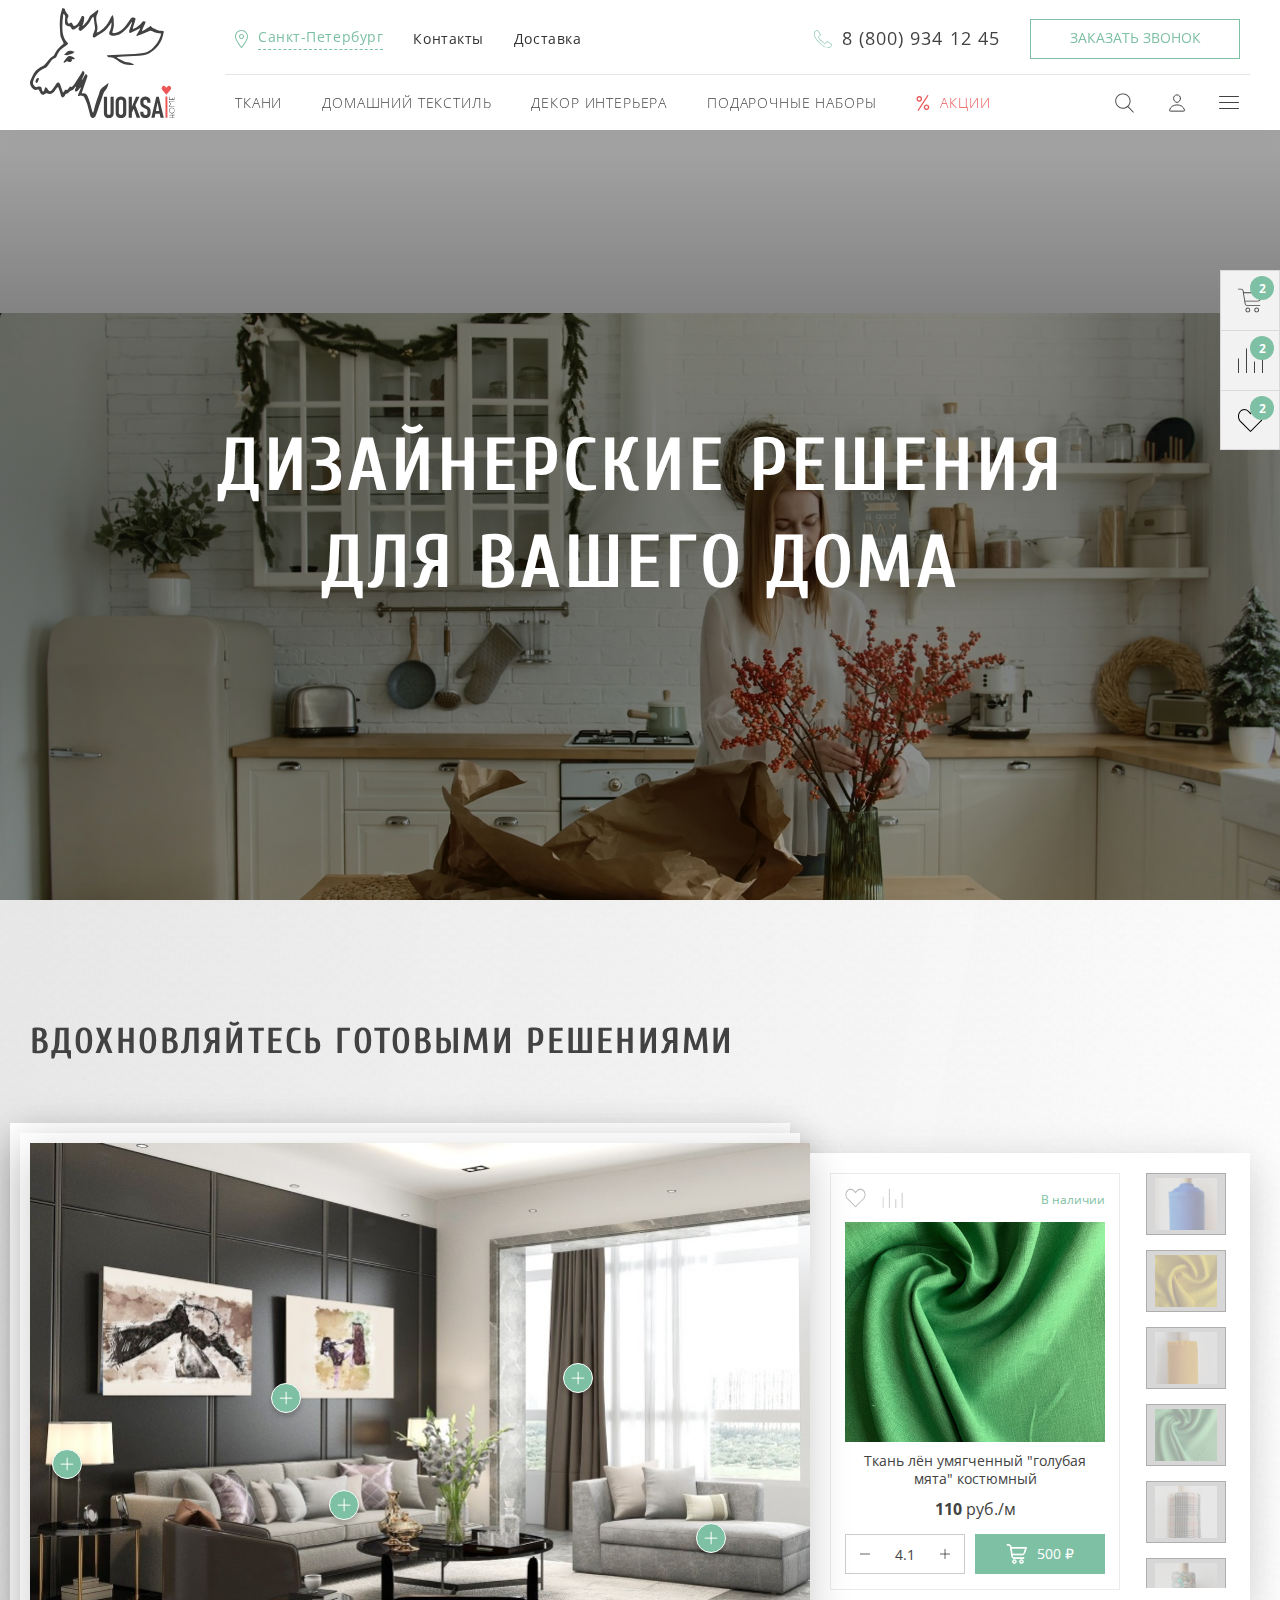
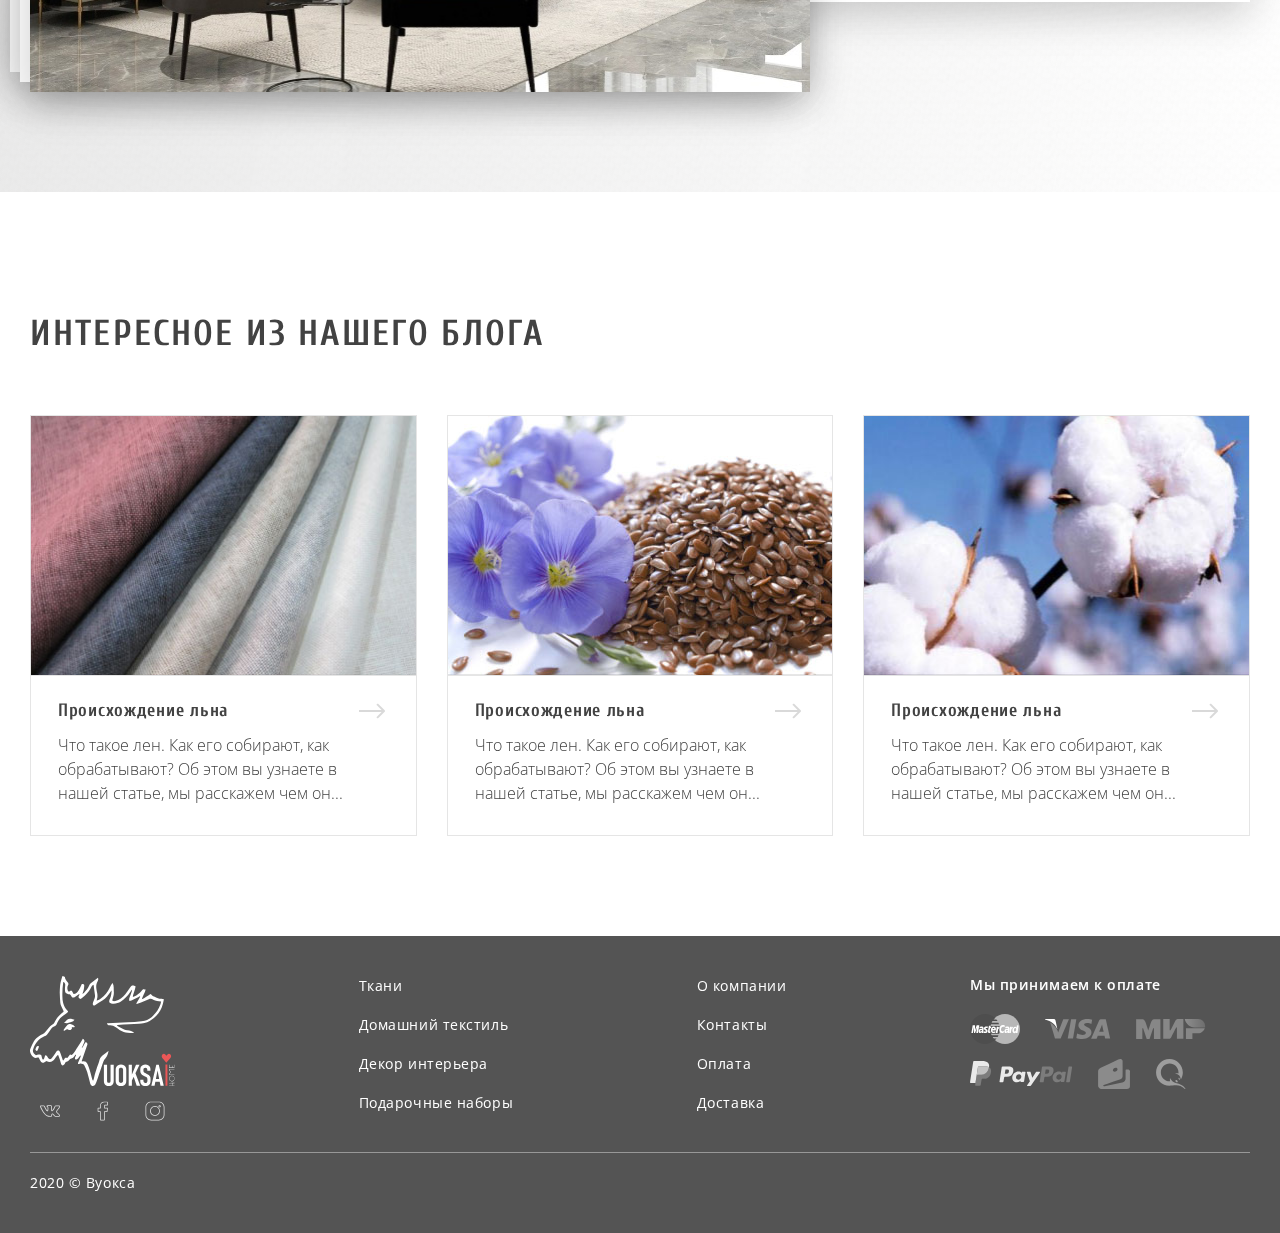
==== commit e921ef4a: "commit" ====
--- a/index.html
+++ b/index.html
@@ -93,10 +93,92 @@
     </div>
   </section>
 
-  <section class="section solution">
+  <section class="section section--solution">
     <div class="wrapper">
       <h2 class="section__title">Вдохновляйтесь готовыми решениями</h2>
-
+      <div class="solutions">
+        <div class="solution">
+          <div class="solution__img">
+            <img src="images/solution.jpg" alt="">
+
+            <span class="solution__btn" style="top: 55.82%; left: 2.8%;" data-content="1"></span>
+            <span class="solution__btn" style="top: 43.64%; left: 30.9%;" data-content="2"></span>
+            <span class="solution__btn" style="top: 63.27%; left: 38.33%;" data-content="3"></span>
+            <span class="solution__btn" style="top: 40%; left: 68.33%;" data-content="4"></span>
+            <span class="solution__btn" style="top: 69.27%; left: 85.38%;" data-content="5"></span>
+          </div>
+
+          <div class="solution__slides">
+            <div class="solution__slide" style="display: none;" data-content="0">
+              <div class="solution__slide_container">
+                <strong class="solution__slide_title">Интерьер для гостиной</strong>
+                <div class="solution__slide_text scrollable">
+                  <p>Винтажные интерьеры – продукт нашего времени, искусственно созданная атмосфера прошлого – как правило, XX века, желательно не позднее 50-60 лет назад – при помощи предметов, которые хорошо сохранились и могут быть использованы по назначению. Для создания комфортного образа для современного человека лучше обратить внимание на винтажную мебель и декор, выбрав простую отделку ретро-цветов.</p>
+                  <p>Винтажные интерьеры – продукт нашего времени, искусственно созданная атмосфера прошлого – как правило, XX века, желательно не позднее 50-60 лет назад – при помощи предметов, которые хорошо сохранились и могут быть использованы по назначению. Для создания комфортного образа для современного человека лучше обратить внимание на винтажную мебель и декор, выбрав простую отделку ретро-цветов.</p>
+                  <p>Винтажные интерьеры – продукт нашего времени, искусственно созданная атмосфера прошлого – как правило, XX века, желательно не позднее 50-60 лет назад – при помощи предметов, которые хорошо сохранились и могут быть использованы по назначению. Для создания комфортного образа для современного человека лучше обратить внимание на винтажную мебель и декор, выбрав простую отделку ретро-цветов.</p>
+                  <p>Для создания комфортного образа для современного человека лучше обратить внимание 
+                  на винтажную мебель и декор, выбрав простую отделку ретро-цветов.</p>
+                </div>
+              </div>
+            </div>
+
+            <div class="solution__slide" data-content="1">
+              <div class="solution__slide_flex">
+                <div class="item item--solution">
+                  <div class="item__container">
+                    <div class="item-top">
+                      <div class="item-icon item-wish">
+                        <span class="item-wish__icon wish-heart js-wish-add"></span>
+                        <span class="item-icon__hint">Отложить</span>
+                      </div>
+                      <div class="item-icon item-compare">
+                        <span class="item-compare__icon js-compare-add"></span>
+                        <span class="item-icon__hint">Сравнить</span>
+                      </div>
+                      <div class="item-status">
+                        <span class="item-status-text item-status--true">В наличии</span>
+                      </div>
+                    </div>
+                    <div class="item__img"><img src="images/item5.jpg" alt=""></div>
+                    <a href="" class="item__link">Ткань лён умягченный "голубая мята" костюмный</a>
+                    <div class="item__price">
+                      <span class="item__price--current"><strong>110</strong> руб./м</span>
+                    </div>
+    
+                    <div class="item-bottom item-btn-container">
+                      <div class="counter item-counter" data-step="0.1">
+                        <i class="counter-btn counter-minus"></i>
+                        <input class="counter-value" value="4.1">
+                        <i class="counter-btn counter-plus"></i>
+                      </div>
+    
+                      <span class="btn btn--full item__btn item__btn--cart js-cart-add">
+                        <i></i>
+                        <span class="item__btn_price"> 500 ₽</span>
+                        <span class="item__btn_incart"> В корзине</span>
+                      </span>
+                    </div>
+                  </div>
+                </div>
+
+                <div class="solution__items-slider scrollable">
+                  <div class="solution__items-slide"><img src="images/item1.jpg" alt=""></div>
+                  <div class="solution__items-slide"><img src="images/item2.jpg" alt=""></div>
+                  <div class="solution__items-slide"><img src="images/item3.jpg" alt=""></div>
+                  <div class="solution__items-slide"><img src="images/item5.jpg" alt=""></div>
+                  <div class="solution__items-slide"><img src="images/item9.jpg" alt=""></div>
+                  <div class="solution__items-slide"><img src="images/item6.jpg" alt=""></div>
+                  <div class="solution__items-slide"><img src="images/item7.jpg" alt=""></div>
+                  <div class="solution__items-slide"><img src="images/item8.jpg" alt=""></div>
+                  <div class="solution__items-slide"><img src="images/item9.jpg" alt=""></div>
+                </div>
+              </div>
+              
+            </div>
+          </div>
+
+        </div>
+      </div>
     </div>
   </section>
   
@@ -616,6 +698,7 @@
   <script src="libs/jquery/jquery-3.3.1.min.js"></script>
   <script src="libs/slick/slick.min.js"></script>
   <script src="js/maskedinput.js"></script>
+  <script src="libs/nouislider/nouislider.min.js"></script>
   <script src="js/main.js"></script>
 </body>
 </html>--- a/css/main.css
+++ b/css/main.css
@@ -2147,17 +2147,158 @@
 SOLUTION
 */
 
+.section--solution {
+  background: url(../images/solution-png.png), linear-gradient(101.26deg, #E9E9E9 3.64%, rgba(211, 211, 211, 0) 99.17%);
+}
+
+.solutions {
+  padding-top: 20px;
+}
 .solution {
-  background: url(../images/solution-png.png), linear-gradient(101.26deg, #E9E9E9 3.64%, rgba(211, 211, 211, 0) 99.17%);
-}
-
-
-
-
-
-
-
-
-
-
-
+  position: relative;
+}
+.solution__img {
+  position: relative;
+  width: 780px;
+}
+.solution__img::before,
+.solution__img::after {
+  position: absolute;
+  content: '';
+  width: 100%;
+  height: 100%;
+  top: -10px;
+  left: -10px;
+  background: #FFFFFF;
+  box-shadow: 0px 12px 40px rgba(0, 0, 0, 0.2);
+}
+.solution__img::before {
+  top: -20px;
+  left: -20px;
+  box-shadow: 0px 12px 40px rgba(0, 0, 0, 0.2);
+}
+.solution__img img {
+  position: relative;
+  z-index: 2;
+  display: block;
+  width: 100%;
+  height: auto;
+  box-shadow: 0px 12px 40px rgba(0, 0, 0, 0.2);
+}
+.solution__btn {
+  position: absolute;
+  width: 30px;
+  height: 30px;
+  z-index: 3;
+  border-radius: 100%;
+  background: url(../images/icons.svg#plus) no-repeat center, #7EC0A4;
+  background-size: 14px 14px;
+  border: 1px solid #FFFFFF;
+  box-sizing: border-box;
+  box-shadow: 0px 4px 5px rgba(0, 0, 0, 0.2);
+  cursor: pointer;
+}
+.solution__btn:hover {
+  opacity: 0.7;
+}
+.solution__btn.active {
+  background-color: #EB5757;
+}
+.solution__btn:active {
+  opacity: 1;
+  box-shadow: 0 0 0px 10px rgba(126, 192, 164, .4);
+}
+.solution__btn.active:active {
+  box-shadow: 0 0 0px 10px rgba(235, 87, 87, .4);
+}
+.solution__slides {
+  position: absolute;
+  top: 10px;
+  left: 735px;
+  width: 485px;
+  height: 449px;
+  background: #FFFFFF;
+  box-shadow: 0px 12px 40px rgba(0, 0, 0, 0.2);
+  padding: 20px 7px 20px 65px;
+}
+.solution__slide {
+  max-height: 100%;
+}
+.solution__slide_title {
+  display: block;
+  margin: 0 0 15px;
+  font-family: Cuprum;
+  font-style: normal;
+  font-weight: normal;
+  font-size: 24px;
+  line-height: 120%;
+  color: #424242;
+}
+.solution__slide_text {
+  overflow-y: auto;
+  max-height: 340px;
+  padding-right: 18px;
+}
+.solution__slide_text p {
+  margin: 0 0 25px;
+  font-weight: 300;
+  font-size: 16px;
+  line-height: 150%;
+  color: #333333;
+}
+.solution__slide_flex {
+  display: flex;
+  justify-content: space-between;
+}
+.item--solution {
+  width: 290px;
+  padding: 0;
+  height: 100%;
+  margin: 0;
+}
+.item--solution .item-bottom {
+  opacity: 1;
+  visibility: visible;
+  position: static;
+}
+.solution__items-slider {
+  width: 110px;
+  padding-right: 4px;
+  max-height: 415px;
+  overflow-y: auto;
+  text-align: center;
+}
+.solution__items-slide {
+  position: relative;
+  width: 80px;
+  height: 62px;
+  margin-bottom: 15px;
+  display: inline-block;
+  background: rgb(197, 193, 193);
+  padding: 4px 8px;
+  cursor: pointer;
+  border: 1px solid rgba(0, 0, 0, 0.1);
+  transition: .1s ease-in-out;
+}
+.solution__items-slide img {
+  width: 100%;
+  height: 100%;
+  object-fit: cover;
+}
+.solution__items-slide::before {
+  position: absolute;
+  content: '';
+  top: 0;
+  left: 0;
+  width: 100%;
+  height: 100%;
+  background: #E0E0E0;
+  opacity: 0.7;
+}
+.solution__items-slide:hover::before,
+.solution__items-slide.active::before {
+  display: none;
+}
+.solution__items-slide.active {
+  transform: scale(1.2);
+}
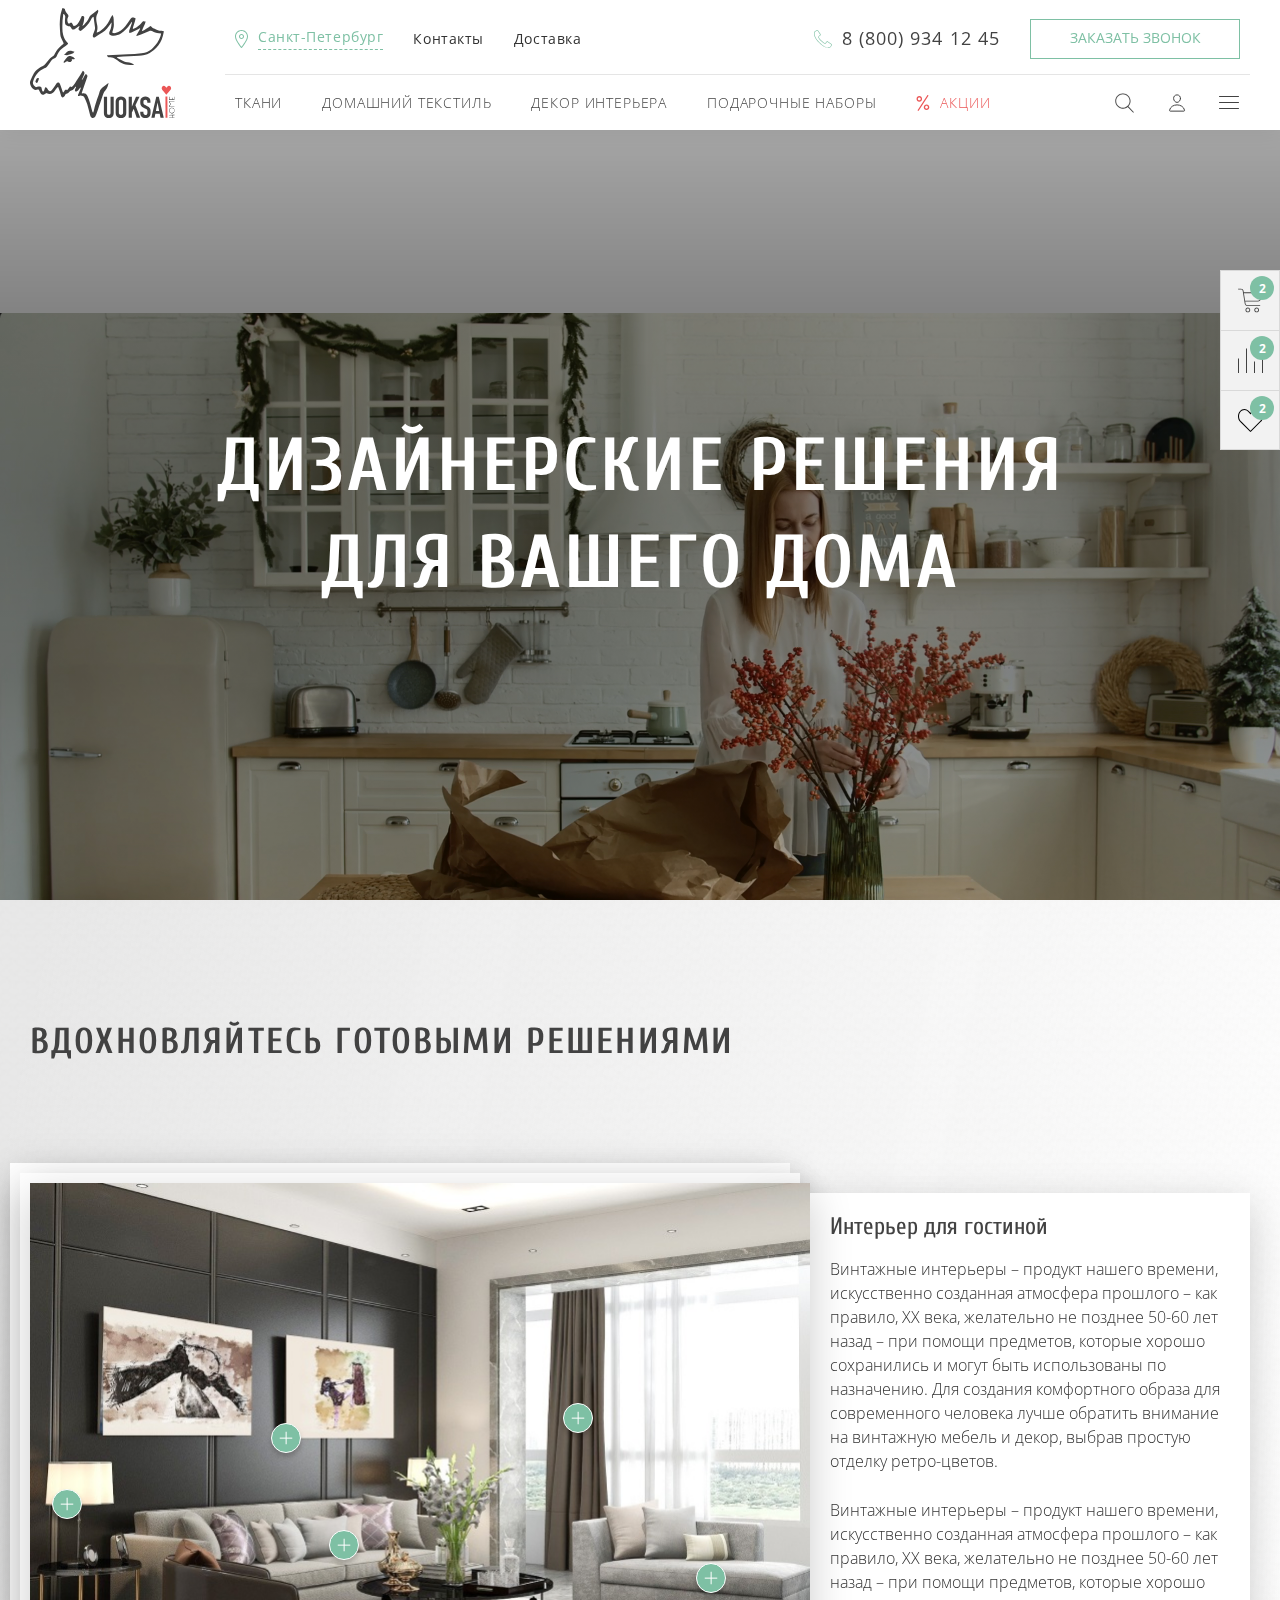
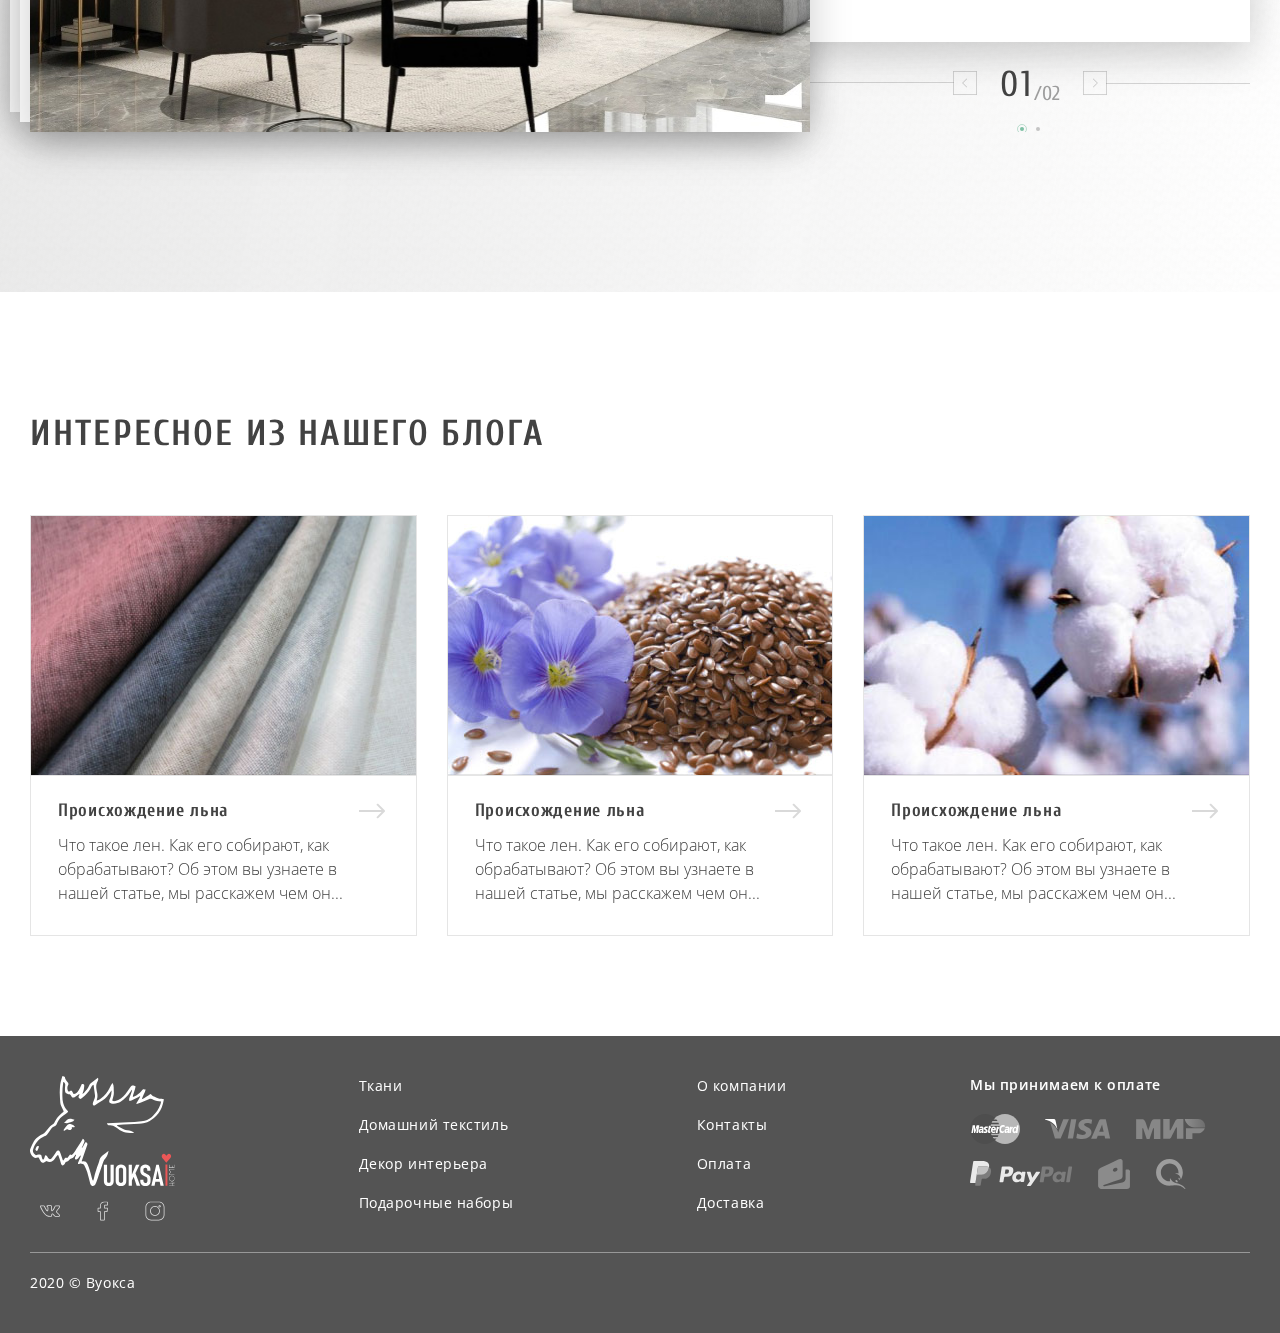
==== commit e2a5bd02: "commit" ====
--- a/index.html
+++ b/index.html
@@ -109,7 +109,7 @@
           </div>
 
           <div class="solution__slides">
-            <div class="solution__slide" style="display: none;" data-content="0">
+            <div class="solution__slide solution__slide--info" data-content="0">
               <div class="solution__slide_container">
                 <strong class="solution__slide_title">Интерьер для гостиной</strong>
                 <div class="solution__slide_text scrollable">
@@ -175,8 +175,530 @@
               </div>
               
             </div>
-          </div>
-
+
+            <div class="solution__slide" data-content="2">
+              <div class="solution__slide_flex">
+                <div class="item item--solution">
+                  <div class="item__container">
+                    <div class="item-top">
+                      <div class="item-icon item-wish">
+                        <span class="item-wish__icon wish-heart js-wish-add"></span>
+                        <span class="item-icon__hint">Отложить</span>
+                      </div>
+                      <div class="item-icon item-compare">
+                        <span class="item-compare__icon js-compare-add"></span>
+                        <span class="item-icon__hint">Сравнить</span>
+                      </div>
+                      <div class="item-status">
+                        <span class="item-status-text item-status--true">В наличии</span>
+                      </div>
+                    </div>
+                    <div class="item__img"><img src="images/item6.jpg" alt=""></div>
+                    <a href="" class="item__link">Ткань лён умягченный "голубая мята" костюмный</a>
+                    <div class="item__price">
+                      <span class="item__price--current"><strong>110</strong> руб./м</span>
+                    </div>
+    
+                    <div class="item-bottom item-btn-container">
+                      <div class="counter item-counter" data-step="0.1">
+                        <i class="counter-btn counter-minus"></i>
+                        <input class="counter-value" value="4.1">
+                        <i class="counter-btn counter-plus"></i>
+                      </div>
+    
+                      <span class="btn btn--full item__btn item__btn--cart js-cart-add">
+                        <i></i>
+                        <span class="item__btn_price"> 500 ₽</span>
+                        <span class="item__btn_incart"> В корзине</span>
+                      </span>
+                    </div>
+                  </div>
+                </div>
+
+                <div class="solution__items-slider scrollable">
+                  <div class="solution__items-slide"><img src="images/item1.jpg" alt=""></div>
+                  <div class="solution__items-slide"><img src="images/item2.jpg" alt=""></div>
+                  <div class="solution__items-slide"><img src="images/item3.jpg" alt=""></div>
+                  <div class="solution__items-slide"><img src="images/item5.jpg" alt=""></div>
+                  <div class="solution__items-slide"><img src="images/item9.jpg" alt=""></div>
+                  <div class="solution__items-slide"><img src="images/item6.jpg" alt=""></div>
+                  <div class="solution__items-slide"><img src="images/item7.jpg" alt=""></div>
+                  <div class="solution__items-slide"><img src="images/item8.jpg" alt=""></div>
+                  <div class="solution__items-slide"><img src="images/item9.jpg" alt=""></div>
+                </div>
+              </div>
+              
+            </div>
+
+            <div class="solution__slide" data-content="3">
+              <div class="solution__slide_flex">
+                <div class="item item--solution">
+                  <div class="item__container">
+                    <div class="item-top">
+                      <div class="item-icon item-wish">
+                        <span class="item-wish__icon wish-heart js-wish-add"></span>
+                        <span class="item-icon__hint">Отложить</span>
+                      </div>
+                      <div class="item-icon item-compare">
+                        <span class="item-compare__icon js-compare-add"></span>
+                        <span class="item-icon__hint">Сравнить</span>
+                      </div>
+                      <div class="item-status">
+                        <span class="item-status-text item-status--true">В наличии</span>
+                      </div>
+                    </div>
+                    <div class="item__img"><img src="images/item1.jpg" alt=""></div>
+                    <a href="" class="item__link">Ткань лён умягченный "голубая мята" костюмный</a>
+                    <div class="item__price">
+                      <span class="item__price--current"><strong>110</strong> руб./м</span>
+                    </div>
+    
+                    <div class="item-bottom item-btn-container">
+                      <div class="counter item-counter" data-step="0.1">
+                        <i class="counter-btn counter-minus"></i>
+                        <input class="counter-value" value="4.1">
+                        <i class="counter-btn counter-plus"></i>
+                      </div>
+    
+                      <span class="btn btn--full item__btn item__btn--cart js-cart-add">
+                        <i></i>
+                        <span class="item__btn_price"> 500 ₽</span>
+                        <span class="item__btn_incart"> В корзине</span>
+                      </span>
+                    </div>
+                  </div>
+                </div>
+
+                <div class="solution__items-slider scrollable">
+                  <div class="solution__items-slide"><img src="images/item1.jpg" alt=""></div>
+                  <div class="solution__items-slide"><img src="images/item2.jpg" alt=""></div>
+                  <div class="solution__items-slide"><img src="images/item3.jpg" alt=""></div>
+                  <div class="solution__items-slide"><img src="images/item5.jpg" alt=""></div>
+                  <div class="solution__items-slide"><img src="images/item9.jpg" alt=""></div>
+                  <div class="solution__items-slide"><img src="images/item6.jpg" alt=""></div>
+                  <div class="solution__items-slide"><img src="images/item7.jpg" alt=""></div>
+                  <div class="solution__items-slide"><img src="images/item8.jpg" alt=""></div>
+                  <div class="solution__items-slide"><img src="images/item9.jpg" alt=""></div>
+                </div>
+              </div>
+              
+            </div>
+
+            <div class="solution__slide" data-content="4">
+              <div class="solution__slide_flex">
+                <div class="item item--solution">
+                  <div class="item__container">
+                    <div class="item-top">
+                      <div class="item-icon item-wish">
+                        <span class="item-wish__icon wish-heart js-wish-add"></span>
+                        <span class="item-icon__hint">Отложить</span>
+                      </div>
+                      <div class="item-icon item-compare">
+                        <span class="item-compare__icon js-compare-add"></span>
+                        <span class="item-icon__hint">Сравнить</span>
+                      </div>
+                      <div class="item-status">
+                        <span class="item-status-text item-status--true">В наличии</span>
+                      </div>
+                    </div>
+                    <div class="item__img"><img src="images/item2.jpg" alt=""></div>
+                    <a href="" class="item__link">Ткань лён умягченный "голубая мята" костюмный</a>
+                    <div class="item__price">
+                      <span class="item__price--current"><strong>110</strong> руб./м</span>
+                    </div>
+    
+                    <div class="item-bottom item-btn-container">
+                      <div class="counter item-counter" data-step="0.1">
+                        <i class="counter-btn counter-minus"></i>
+                        <input class="counter-value" value="4.1">
+                        <i class="counter-btn counter-plus"></i>
+                      </div>
+    
+                      <span class="btn btn--full item__btn item__btn--cart js-cart-add">
+                        <i></i>
+                        <span class="item__btn_price"> 500 ₽</span>
+                        <span class="item__btn_incart"> В корзине</span>
+                      </span>
+                    </div>
+                  </div>
+                </div>
+
+                <div class="solution__items-slider scrollable">
+                  <div class="solution__items-slide"><img src="images/item1.jpg" alt=""></div>
+                  <div class="solution__items-slide"><img src="images/item2.jpg" alt=""></div>
+                  <div class="solution__items-slide"><img src="images/item3.jpg" alt=""></div>
+                  <div class="solution__items-slide"><img src="images/item5.jpg" alt=""></div>
+                  <div class="solution__items-slide"><img src="images/item9.jpg" alt=""></div>
+                  <div class="solution__items-slide"><img src="images/item6.jpg" alt=""></div>
+                  <div class="solution__items-slide"><img src="images/item7.jpg" alt=""></div>
+                  <div class="solution__items-slide"><img src="images/item8.jpg" alt=""></div>
+                  <div class="solution__items-slide"><img src="images/item9.jpg" alt=""></div>
+                </div>
+              </div>
+              
+            </div>
+
+            <div class="solution__slide" data-content="5">
+              <div class="solution__slide_flex">
+                <div class="item item--solution">
+                  <div class="item__container">
+                    <div class="item-top">
+                      <div class="item-icon item-wish">
+                        <span class="item-wish__icon wish-heart js-wish-add"></span>
+                        <span class="item-icon__hint">Отложить</span>
+                      </div>
+                      <div class="item-icon item-compare">
+                        <span class="item-compare__icon js-compare-add"></span>
+                        <span class="item-icon__hint">Сравнить</span>
+                      </div>
+                      <div class="item-status">
+                        <span class="item-status-text item-status--true">В наличии</span>
+                      </div>
+                    </div>
+                    <div class="item__img"><img src="images/item8.jpg" alt=""></div>
+                    <a href="" class="item__link">Ткань лён умягченный "голубая мята" костюмный</a>
+                    <div class="item__price">
+                      <span class="item__price--current"><strong>110</strong> руб./м</span>
+                    </div>
+    
+                    <div class="item-bottom item-btn-container">
+                      <div class="counter item-counter" data-step="0.1">
+                        <i class="counter-btn counter-minus"></i>
+                        <input class="counter-value" value="4.1">
+                        <i class="counter-btn counter-plus"></i>
+                      </div>
+    
+                      <span class="btn btn--full item__btn item__btn--cart js-cart-add">
+                        <i></i>
+                        <span class="item__btn_price"> 500 ₽</span>
+                        <span class="item__btn_incart"> В корзине</span>
+                      </span>
+                    </div>
+                  </div>
+                </div>
+
+                <div class="solution__items-slider scrollable">
+                  <div class="solution__items-slide"><img src="images/item1.jpg" alt=""></div>
+                  <div class="solution__items-slide"><img src="images/item2.jpg" alt=""></div>
+                  <div class="solution__items-slide"><img src="images/item3.jpg" alt=""></div>
+                  <div class="solution__items-slide"><img src="images/item5.jpg" alt=""></div>
+                  <div class="solution__items-slide"><img src="images/item9.jpg" alt=""></div>
+                  <div class="solution__items-slide"><img src="images/item6.jpg" alt=""></div>
+                  <div class="solution__items-slide"><img src="images/item7.jpg" alt=""></div>
+                  <div class="solution__items-slide"><img src="images/item8.jpg" alt=""></div>
+                  <div class="solution__items-slide"><img src="images/item9.jpg" alt=""></div>
+                </div>
+              </div>
+              
+            </div>
+          </div>
+
+        </div>
+
+        <div class="solution">
+          <div class="solution__img">
+            <img src="images/solution.jpg" alt="">
+
+            <span class="solution__btn" style="top: 55.82%; left: 2.8%;" data-content="1"></span>
+            <span class="solution__btn" style="top: 43.64%; left: 30.9%;" data-content="2"></span>
+            <span class="solution__btn" style="top: 63.27%; left: 38.33%;" data-content="3"></span>
+            <span class="solution__btn" style="top: 40%; left: 68.33%;" data-content="4"></span>
+            <span class="solution__btn" style="top: 69.27%; left: 85.38%;" data-content="5"></span>
+          </div>
+
+          <div class="solution__slides">
+            <div class="solution__slide solution__slide--info" data-content="0">
+              <div class="solution__slide_container">
+                <strong class="solution__slide_title">Интерьер для кухни</strong>
+                <div class="solution__slide_text scrollable">
+                  <p>Для создания комфортного образа для современного человека лучше обратить внимание 
+                  на винтажную мебель и декор, выбрав простую отделку ретро-цветов.</p>
+                </div>
+              </div>
+            </div>
+
+            <div class="solution__slide" data-content="1">
+              <div class="solution__slide_flex">
+                <div class="item item--solution">
+                  <div class="item__container">
+                    <div class="item-top">
+                      <div class="item-icon item-wish">
+                        <span class="item-wish__icon wish-heart js-wish-add"></span>
+                        <span class="item-icon__hint">Отложить</span>
+                      </div>
+                      <div class="item-icon item-compare">
+                        <span class="item-compare__icon js-compare-add"></span>
+                        <span class="item-icon__hint">Сравнить</span>
+                      </div>
+                      <div class="item-status">
+                        <span class="item-status-text item-status--true">В наличии</span>
+                      </div>
+                    </div>
+                    <div class="item__img"><img src="images/item5.jpg" alt=""></div>
+                    <a href="" class="item__link">Ткань лён умягченный "голубая мята" костюмный</a>
+                    <div class="item__price">
+                      <span class="item__price--current"><strong>110</strong> руб./м</span>
+                    </div>
+    
+                    <div class="item-bottom item-btn-container">
+                      <div class="counter item-counter" data-step="0.1">
+                        <i class="counter-btn counter-minus"></i>
+                        <input class="counter-value" value="4.1">
+                        <i class="counter-btn counter-plus"></i>
+                      </div>
+    
+                      <span class="btn btn--full item__btn item__btn--cart js-cart-add">
+                        <i></i>
+                        <span class="item__btn_price"> 500 ₽</span>
+                        <span class="item__btn_incart"> В корзине</span>
+                      </span>
+                    </div>
+                  </div>
+                </div>
+
+                <div class="solution__items-slider scrollable">
+                  <div class="solution__items-slide"><img src="images/item1.jpg" alt=""></div>
+                  <div class="solution__items-slide"><img src="images/item2.jpg" alt=""></div>
+                  <div class="solution__items-slide"><img src="images/item3.jpg" alt=""></div>
+                  <div class="solution__items-slide"><img src="images/item5.jpg" alt=""></div>
+                  <div class="solution__items-slide"><img src="images/item9.jpg" alt=""></div>
+                  <div class="solution__items-slide"><img src="images/item6.jpg" alt=""></div>
+                  <div class="solution__items-slide"><img src="images/item7.jpg" alt=""></div>
+                  <div class="solution__items-slide"><img src="images/item8.jpg" alt=""></div>
+                  <div class="solution__items-slide"><img src="images/item9.jpg" alt=""></div>
+                </div>
+              </div>
+              
+            </div>
+
+            <div class="solution__slide" data-content="2">
+              <div class="solution__slide_flex">
+                <div class="item item--solution">
+                  <div class="item__container">
+                    <div class="item-top">
+                      <div class="item-icon item-wish">
+                        <span class="item-wish__icon wish-heart js-wish-add"></span>
+                        <span class="item-icon__hint">Отложить</span>
+                      </div>
+                      <div class="item-icon item-compare">
+                        <span class="item-compare__icon js-compare-add"></span>
+                        <span class="item-icon__hint">Сравнить</span>
+                      </div>
+                      <div class="item-status">
+                        <span class="item-status-text item-status--true">В наличии</span>
+                      </div>
+                    </div>
+                    <div class="item__img"><img src="images/item6.jpg" alt=""></div>
+                    <a href="" class="item__link">Ткань лён умягченный "голубая мята" костюмный</a>
+                    <div class="item__price">
+                      <span class="item__price--current"><strong>110</strong> руб./м</span>
+                    </div>
+    
+                    <div class="item-bottom item-btn-container">
+                      <div class="counter item-counter" data-step="0.1">
+                        <i class="counter-btn counter-minus"></i>
+                        <input class="counter-value" value="4.1">
+                        <i class="counter-btn counter-plus"></i>
+                      </div>
+    
+                      <span class="btn btn--full item__btn item__btn--cart js-cart-add">
+                        <i></i>
+                        <span class="item__btn_price"> 500 ₽</span>
+                        <span class="item__btn_incart"> В корзине</span>
+                      </span>
+                    </div>
+                  </div>
+                </div>
+
+                <div class="solution__items-slider scrollable">
+                  <div class="solution__items-slide"><img src="images/item1.jpg" alt=""></div>
+                  <div class="solution__items-slide"><img src="images/item2.jpg" alt=""></div>
+                  <div class="solution__items-slide"><img src="images/item3.jpg" alt=""></div>
+                  <div class="solution__items-slide"><img src="images/item5.jpg" alt=""></div>
+                  <div class="solution__items-slide"><img src="images/item9.jpg" alt=""></div>
+                  <div class="solution__items-slide"><img src="images/item6.jpg" alt=""></div>
+                  <div class="solution__items-slide"><img src="images/item7.jpg" alt=""></div>
+                  <div class="solution__items-slide"><img src="images/item8.jpg" alt=""></div>
+                  <div class="solution__items-slide"><img src="images/item9.jpg" alt=""></div>
+                </div>
+              </div>
+              
+            </div>
+
+            <div class="solution__slide" data-content="3">
+              <div class="solution__slide_flex">
+                <div class="item item--solution">
+                  <div class="item__container">
+                    <div class="item-top">
+                      <div class="item-icon item-wish">
+                        <span class="item-wish__icon wish-heart js-wish-add"></span>
+                        <span class="item-icon__hint">Отложить</span>
+                      </div>
+                      <div class="item-icon item-compare">
+                        <span class="item-compare__icon js-compare-add"></span>
+                        <span class="item-icon__hint">Сравнить</span>
+                      </div>
+                      <div class="item-status">
+                        <span class="item-status-text item-status--true">В наличии</span>
+                      </div>
+                    </div>
+                    <div class="item__img"><img src="images/item1.jpg" alt=""></div>
+                    <a href="" class="item__link">Ткань лён умягченный "голубая мята" костюмный</a>
+                    <div class="item__price">
+                      <span class="item__price--current"><strong>110</strong> руб./м</span>
+                    </div>
+    
+                    <div class="item-bottom item-btn-container">
+                      <div class="counter item-counter" data-step="0.1">
+                        <i class="counter-btn counter-minus"></i>
+                        <input class="counter-value" value="4.1">
+                        <i class="counter-btn counter-plus"></i>
+                      </div>
+    
+                      <span class="btn btn--full item__btn item__btn--cart js-cart-add">
+                        <i></i>
+                        <span class="item__btn_price"> 500 ₽</span>
+                        <span class="item__btn_incart"> В корзине</span>
+                      </span>
+                    </div>
+                  </div>
+                </div>
+
+                <div class="solution__items-slider scrollable">
+                  <div class="solution__items-slide"><img src="images/item1.jpg" alt=""></div>
+                  <div class="solution__items-slide"><img src="images/item2.jpg" alt=""></div>
+                  <div class="solution__items-slide"><img src="images/item3.jpg" alt=""></div>
+                  <div class="solution__items-slide"><img src="images/item5.jpg" alt=""></div>
+                  <div class="solution__items-slide"><img src="images/item9.jpg" alt=""></div>
+                  <div class="solution__items-slide"><img src="images/item6.jpg" alt=""></div>
+                  <div class="solution__items-slide"><img src="images/item7.jpg" alt=""></div>
+                  <div class="solution__items-slide"><img src="images/item8.jpg" alt=""></div>
+                  <div class="solution__items-slide"><img src="images/item9.jpg" alt=""></div>
+                </div>
+              </div>
+              
+            </div>
+
+            <div class="solution__slide" data-content="4">
+              <div class="solution__slide_flex">
+                <div class="item item--solution">
+                  <div class="item__container">
+                    <div class="item-top">
+                      <div class="item-icon item-wish">
+                        <span class="item-wish__icon wish-heart js-wish-add"></span>
+                        <span class="item-icon__hint">Отложить</span>
+                      </div>
+                      <div class="item-icon item-compare">
+                        <span class="item-compare__icon js-compare-add"></span>
+                        <span class="item-icon__hint">Сравнить</span>
+                      </div>
+                      <div class="item-status">
+                        <span class="item-status-text item-status--true">В наличии</span>
+                      </div>
+                    </div>
+                    <div class="item__img"><img src="images/item2.jpg" alt=""></div>
+                    <a href="" class="item__link">Ткань лён умягченный "голубая мята" костюмный</a>
+                    <div class="item__price">
+                      <span class="item__price--current"><strong>110</strong> руб./м</span>
+                    </div>
+    
+                    <div class="item-bottom item-btn-container">
+                      <div class="counter item-counter" data-step="0.1">
+                        <i class="counter-btn counter-minus"></i>
+                        <input class="counter-value" value="4.1">
+                        <i class="counter-btn counter-plus"></i>
+                      </div>
+    
+                      <span class="btn btn--full item__btn item__btn--cart js-cart-add">
+                        <i></i>
+                        <span class="item__btn_price"> 500 ₽</span>
+                        <span class="item__btn_incart"> В корзине</span>
+                      </span>
+                    </div>
+                  </div>
+                </div>
+
+                <div class="solution__items-slider scrollable">
+                  <div class="solution__items-slide"><img src="images/item1.jpg" alt=""></div>
+                  <div class="solution__items-slide"><img src="images/item2.jpg" alt=""></div>
+                  <div class="solution__items-slide"><img src="images/item3.jpg" alt=""></div>
+                  <div class="solution__items-slide"><img src="images/item5.jpg" alt=""></div>
+                  <div class="solution__items-slide"><img src="images/item9.jpg" alt=""></div>
+                  <div class="solution__items-slide"><img src="images/item6.jpg" alt=""></div>
+                  <div class="solution__items-slide"><img src="images/item7.jpg" alt=""></div>
+                  <div class="solution__items-slide"><img src="images/item8.jpg" alt=""></div>
+                  <div class="solution__items-slide"><img src="images/item9.jpg" alt=""></div>
+                </div>
+              </div>
+              
+            </div>
+
+            <div class="solution__slide" data-content="5">
+              <div class="solution__slide_flex">
+                <div class="item item--solution">
+                  <div class="item__container">
+                    <div class="item-top">
+                      <div class="item-icon item-wish">
+                        <span class="item-wish__icon wish-heart js-wish-add"></span>
+                        <span class="item-icon__hint">Отложить</span>
+                      </div>
+                      <div class="item-icon item-compare">
+                        <span class="item-compare__icon js-compare-add"></span>
+                        <span class="item-icon__hint">Сравнить</span>
+                      </div>
+                      <div class="item-status">
+                        <span class="item-status-text item-status--true">В наличии</span>
+                      </div>
+                    </div>
+                    <div class="item__img"><img src="images/item8.jpg" alt=""></div>
+                    <a href="" class="item__link">Ткань лён умягченный "голубая мята" костюмный</a>
+                    <div class="item__price">
+                      <span class="item__price--current"><strong>110</strong> руб./м</span>
+                    </div>
+    
+                    <div class="item-bottom item-btn-container">
+                      <div class="counter item-counter" data-step="0.1">
+                        <i class="counter-btn counter-minus"></i>
+                        <input class="counter-value" value="4.1">
+                        <i class="counter-btn counter-plus"></i>
+                      </div>
+    
+                      <span class="btn btn--full item__btn item__btn--cart js-cart-add">
+                        <i></i>
+                        <span class="item__btn_price"> 500 ₽</span>
+                        <span class="item__btn_incart"> В корзине</span>
+                      </span>
+                    </div>
+                  </div>
+                </div>
+
+                <div class="solution__items-slider scrollable">
+                  <div class="solution__items-slide"><img src="images/item1.jpg" alt=""></div>
+                  <div class="solution__items-slide"><img src="images/item2.jpg" alt=""></div>
+                  <div class="solution__items-slide"><img src="images/item3.jpg" alt=""></div>
+                  <div class="solution__items-slide"><img src="images/item5.jpg" alt=""></div>
+                  <div class="solution__items-slide"><img src="images/item9.jpg" alt=""></div>
+                  <div class="solution__items-slide"><img src="images/item6.jpg" alt=""></div>
+                  <div class="solution__items-slide"><img src="images/item7.jpg" alt=""></div>
+                  <div class="solution__items-slide"><img src="images/item8.jpg" alt=""></div>
+                  <div class="solution__items-slide"><img src="images/item9.jpg" alt=""></div>
+                </div>
+              </div>
+              
+            </div>
+          </div>
+
+        </div>
+
+        <div class="solutions-nav">
+          <div class="solution-arrows flex">
+            <span class="arrow solution__arrow solution__arrow--prev"></span>
+            <div class="solutions-nav__numbers">
+              <span class="solution-current-slide">01</span>/<span class="solution-all-slides">05</span>
+            </div>
+            <span class="arrow solution__arrow solution__arrow--next"></span>
+          </div>
+          <div id="solution-dots"></div>
         </div>
       </div>
     </div>
--- a/css/main.css
+++ b/css/main.css
@@ -1487,6 +1487,9 @@
   right: -10px;
   top: 0;
 }
+.breadcrumbs__current::after {
+  display: none;
+}
 .breadcrumbs__link--home::after {
   top: -4px;
   right: -12px;
@@ -1897,22 +1900,25 @@
   justify-content: center;
   align-items: center;
 }
-.pagination__arrow,
+.arrow,
 .slider .slick-arrow {
   position: relative;
   width: 30px;
   height: 30px;
   display: block;
   border: 1px solid rgba(0, 0, 0, .2);
+  box-sizing: border-box;
+  cursor: pointer;
+}
+.pagination__arrow {
   margin-right: 15px;
-  box-sizing: border-box;
-}
-.pagination__arrow:hover,
+}
+.arrow:hover,
 .slider .slick-arrow:hover {
   border-color: #7EC0A4;
   background: #7EC0A4;
 }
-.pagination__arrow::before,
+.arrow::before,
 .slider .slick-arrow::before {
   position: absolute;
   top: 10px;
@@ -1925,7 +1931,7 @@
   border-bottom: 1px solid rgba(0, 0, 0, .2);
   transform: rotate(45deg);
 }
-.pagination__arrow:hover::before,
+.arrow:hover::before,
 .slider .slick-arrow:hover::before {
   border-color: #fff;
 }
@@ -2152,10 +2158,11 @@
 }
 
 .solutions {
-  padding-top: 20px;
+  margin: 0 -60px;
 }
 .solution {
   position: relative;
+  margin: 60px;
 }
 .solution__img {
   position: relative;
@@ -2223,6 +2230,10 @@
 }
 .solution__slide {
   max-height: 100%;
+  display: none;
+}
+.solution__slide--info {
+  display: block;
 }
 .solution__slide_title {
   display: block;
@@ -2280,6 +2291,9 @@
   border: 1px solid rgba(0, 0, 0, 0.1);
   transition: .1s ease-in-out;
 }
+.solution__items-slide:last-child {
+  margin-bottom: 0;
+}
 .solution__items-slide img {
   width: 100%;
   height: 100%;
@@ -2300,5 +2314,302 @@
   display: none;
 }
 .solution__items-slide.active {
-  transform: scale(1.2);
-}
+  background: #ffffff;
+  width: 100px;
+  height: 80px;
+  box-shadow: 0px 4px 10px rgba(0, 0, 0, 0.1);
+}
+
+.solutions .slick-dots {
+  display: flex;
+  justify-content: center;
+  align-items: center;
+  padding: 0;
+  margin: 0;
+  list-style: none;
+}
+.solution-arrows {
+  width: 100%;
+  justify-content: center;
+  margin-bottom: 15px;
+}
+.solutions .slick-dots button {
+  width: 4px;
+  height: 4px;
+  border: none;
+  border-radius: 100%;
+  background: #C4C4C4;
+  cursor: pointer;
+  font-size: 0;
+  color: transparent;
+  margin: 0 6px;
+  padding: 0;
+  position: relative;
+}
+.solutions .slick-dots .slick-active button {
+  background: #7EC0A4;
+}
+.solutions .slick-dots .slick-active button::before {
+  width: 10px;
+  height: 10px;
+  border: 1px solid rgba(126, 192, 164, .5);
+  position: absolute;
+  content: '';
+  top: -3px;
+  left: -3px;
+  box-sizing: border-box;
+  border-radius: 100%;
+}
+.solutions-nav__numbers {
+  font-family: Cuprum;
+  font-style: normal;
+  font-weight: normal;
+  font-size: 20px;
+  line-height: 130%;
+  color: rgba(66, 66, 66, .5);
+  position: relative;
+  top: 8px;
+}
+.solution-all-slides {
+  font-family: Cuprum;
+}
+.solution-current-slide {
+  font-family: Cuprum;
+  font-size: 36px;
+  letter-spacing: 0.08em;
+  color: #424242;
+  position: relative;
+  top: -4px;
+}
+.solutions-nav {
+  position: absolute;
+  bottom: 60px;
+  right: 60px;
+  width: 440px;
+  display: flex;
+  justify-content: center;
+  flex-wrap: wrap;
+  overflow: hidden;
+}
+.solution__arrow {
+  transform: scale(.8);
+  position: relative;
+}
+.solution__arrow--next {
+  transform: rotate(180deg) scale(.8);
+  margin-left: 20px;
+}
+.solution__arrow--next::after {
+  position: absolute;
+  content: '';
+  height: 1px;
+  width: 200px;
+  right: 100%;
+  top: 13px;
+  background: rgba(0, 0, 0, .2);
+}
+.solution__arrow--prev {
+  margin-right: 20px;
+}
+.solution__arrow--prev::after {
+  position: absolute;
+  content: '';
+  height: 1px;
+  width: 200px;
+  right: 100%;
+  top: 13px;
+  background: rgba(0, 0, 0, .2);
+}
+
+.tabs-section {
+	display: none;
+	padding: 30px 0;
+	background: #fff;
+}
+.tabs>input {
+	display: none;
+	position: absolute;
+}
+#tab1:checked~#content-tab1, #tab2:checked~#content-tab2, #tab3:checked~#content-tab3, #tab4:checked~#content-tab4 {
+	display: block;
+}
+.tabs-line {
+  opacity: 0.1;
+  border-top: 1px solid #000000;
+}
+.tabs-label {
+  display: inline-block;
+  padding: 10px 30px;
+  border-bottom: 2px solid transparent;
+  font-weight: 600;
+  font-size: 12px;
+  line-height: 16px;
+  text-transform: uppercase;
+  color: #424242;
+  cursor: pointer;
+}
+.tabs>input:checked+.tabs-label {
+  border-color: #7EC0A4;
+  color: #7EC0A4;
+}
+.tabs p {
+  margin: 0 0 15px;
+  font-weight: 300;
+  font-size: 16px;
+  line-height: 150%;
+  color: #424242;
+}
+.tabs h3 {
+  margin: 0 0 15px;
+  font-family: Cuprum;
+  font-style: normal;
+  font-weight: bold;
+  font-size: 18px;
+  line-height: 130%;
+  color: #424242;
+}
+.tabs ul {
+  padding: 0;
+  margin: 0;
+  list-style: none;
+}
+.tabs ul li {
+  position: relative;
+  display: block;
+  padding-left: 25px;
+  font-weight: 300;
+  font-size: 16px;
+  line-height: 150%;
+  color: #424242;
+  margin-bottom: 15px;
+}
+.tabs ul li::before {
+  position: absolute;
+  content: '';
+  width: 10px;
+  height: 10px;
+  border-radius: 100%;
+  background: #7EC0A4;
+  left: 0;
+  top: 7px;
+}
+.tabs-section__block {
+  width: 49%;
+}
+.tabs-section__flex {
+  display: flex;
+  justify-content: space-between;
+}
+.article__title {
+  margin: 0 0 30px;
+  font-family: Cuprum;
+  font-style: normal;
+  font-weight: bold;
+  font-size: 36px;
+  line-height: 120%;
+  letter-spacing: 0.06em;
+  text-transform: uppercase;
+  color: #424242;
+}
+.article-status {
+  display: block;
+  padding-left: 21px;
+  margin-bottom: 30px;
+  font-weight: 600;
+  font-size: 14px;
+  line-height: 130%;
+}
+.article-status-no {
+  color: #BDBDBD;
+  background: url(../images/icons.svg#no) no-repeat left center;
+  background-size: 13px 13px;
+}
+.article-status-yes {
+  color: #7EC0A4;
+  background: url(../images/icons.svg#yes) no-repeat left center;
+  background-size: 17px 12px;
+}
+.article-price {
+  display: block;
+  margin-bottom: 30px;
+  font-family: Cuprum;
+  font-style: normal;
+  font-weight: normal;
+  font-size: 24px;
+  line-height: 120%;
+  color: #424242;
+}
+.article-price strong {
+  font-family: Cuprum;
+  font-weight: bold;
+  font-size: 36px;
+}
+.article-counter {
+  margin-bottom: 10px;
+}
+.article-over-price {
+  display: block;
+  margin-bottom: 30px;
+  font-size: 14px;
+  line-height: 130%;
+  color: #424242;
+}
+.article-over-price strong {
+  font-family: Cuprum;
+  font-style: normal;
+  font-weight: bold;
+  font-size: 18px;
+  line-height: 130%;
+  color: #424242;
+}
+.article__btn {
+  max-width: 245px;
+  margin-bottom: 20px;
+}
+.article-alert {
+  display: block;
+  background: url(../images/icons.svg#alert) no-repeat center left;
+  background-size: 18px 20px;
+  padding-left: 28px;
+  margin-bottom: 20px;
+}
+.article-alert span {
+  display: inline-block;
+  position: relative;
+  top: -3px;
+  cursor: pointer;
+  padding-bottom: 3px;
+  font-size: 14px;
+  line-height: 130%;
+  color: #7EC0A4;
+  border-bottom: 1px dashed #7EC0A4;
+}
+.article-alert:hover span {
+  color: #424242;
+  border-color: #424242;
+}
+.article-bonus {
+  display: flex;
+}
+.article-bonus__item {
+  margin-right: 40px;
+  text-align: center;
+}
+.article-bonus__item i {
+  display: inline-block;
+  width: 100%;
+  height: 30px;
+  margin-bottom: 5px;
+}
+.article-bonus__item--aeroflot i {
+  background: url(../images/pr_bonus1.png) no-repeat center bottom;
+}
+.article-bonus__item--spasibo i {
+  background: url(../images/pr_bonus3.png) no-repeat center bottom;
+}
+.article-bonus__item span {
+  display: block;
+  font-size: 12px;
+  line-height: 130%;
+  color: #424242;
+}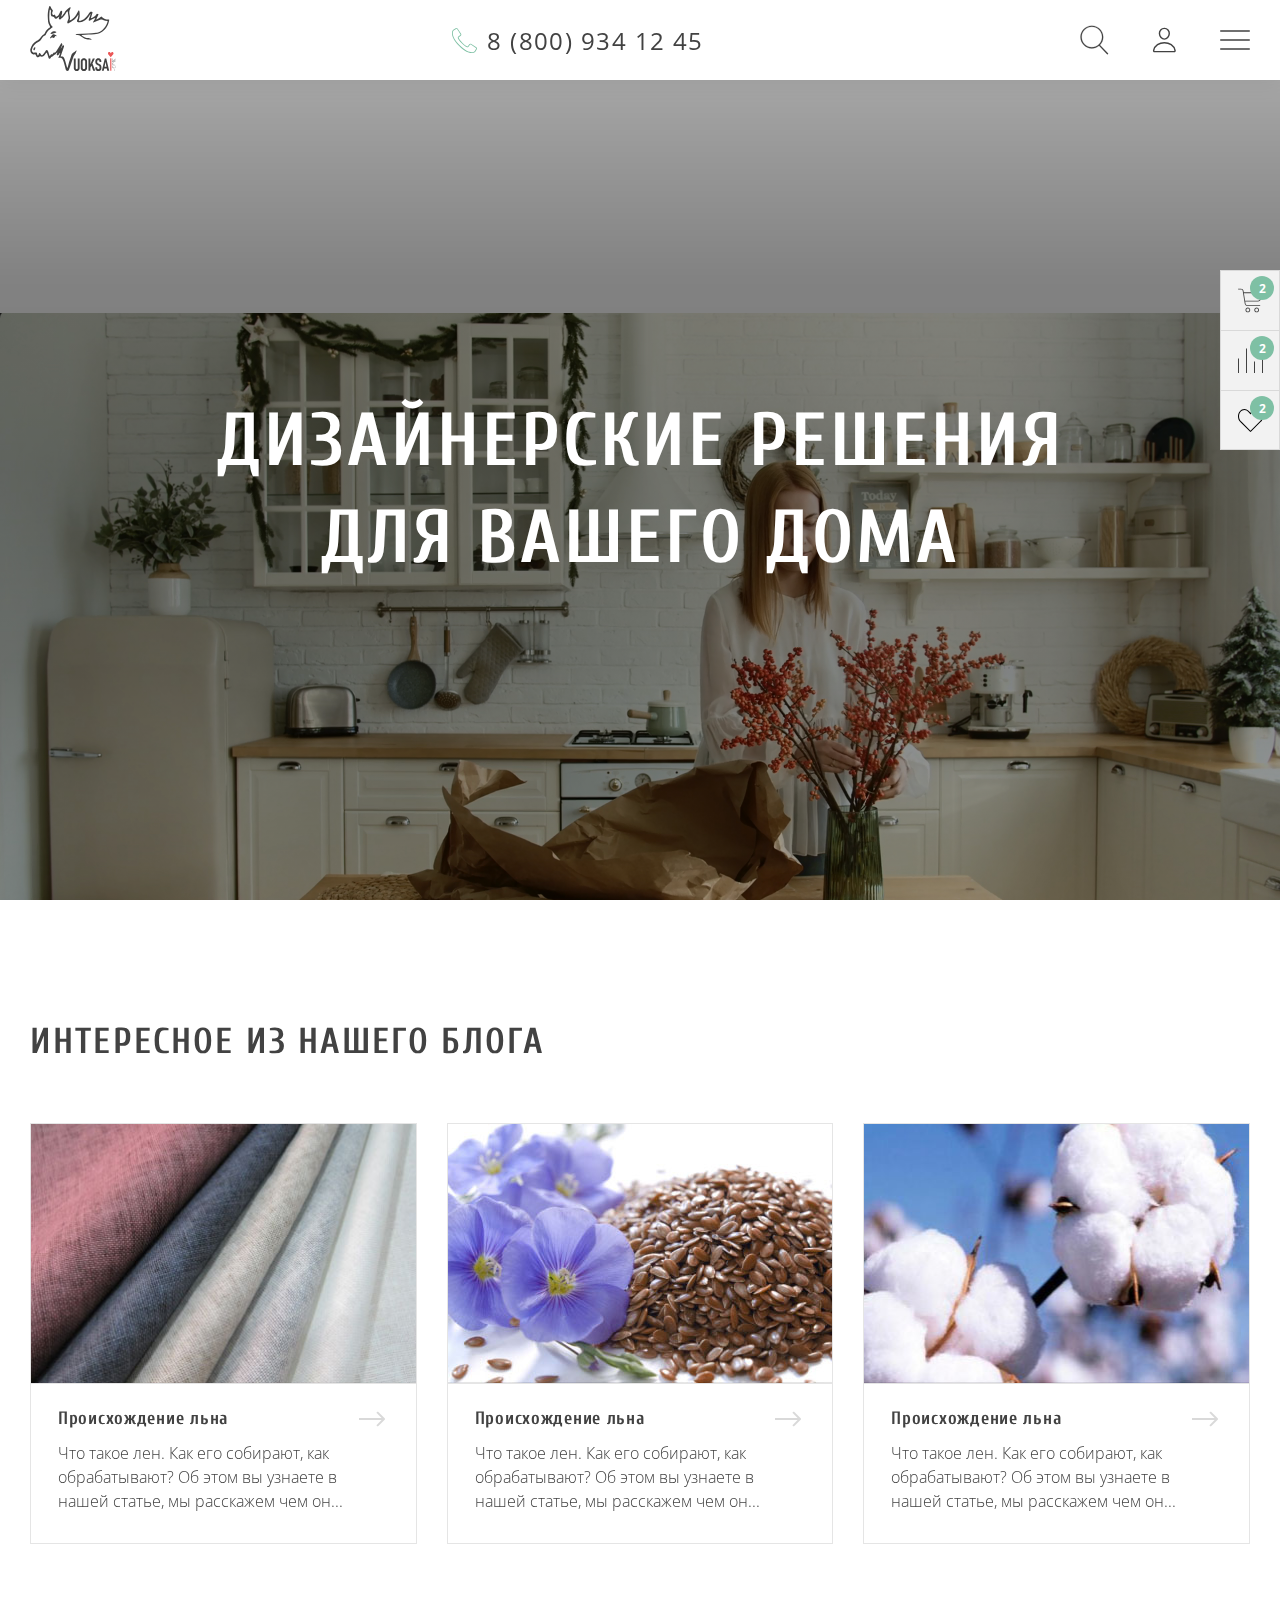
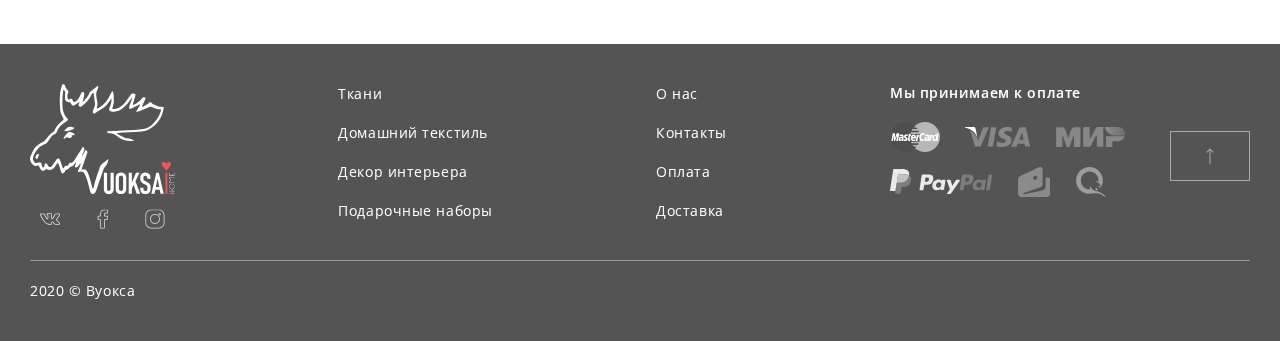
==== commit dd4c66e6: "commit" ====
--- a/index.html
+++ b/index.html
@@ -7,6 +7,11 @@
   <meta name="format-detection" content="telephone=no">
   <link rel="stylesheet" href="libs/slick/slick.css">
   <link rel="stylesheet" href="css/main.css">
+  <link rel="stylesheet" href="css/1280.css">
+  <link rel="stylesheet" href="css/979.css">
+  <link rel="stylesheet" href="css/767.css">
+  <link rel="stylesheet" href="css/479.css">
+
 </head>
 <body id="top">
   <section class="fullscreen">
@@ -16,9 +21,10 @@
           <a href="" class="logo">
             <img src="images/icons.svg#logo-dark" alt="">
           </a>
+
           <div class="header-content">
             <div class="header-top flex">
-              <div class="header-top__block flex">
+              <div class="header-top__block lg-hidden flex">
                 <div class="city js-city-change">
                   <span>Санкт-Петербург</span>
                 </div>
@@ -28,21 +34,22 @@
 
               <div class="header-top__block flex">
                 <a href="" class="phone phone--header">8 (800) 934 12 45</a>
-                <button class="btn btn--border btn--header js-call">Заказать звонок</button>
-              </div>
-            </div>
-
-            <nav class="header-menu flex">
+                <button class="btn btn--border btn--header lg-hidden js-call">Заказать звонок</button>
+              </div>
+            </div>
+
+            <nav class="header-menu scrollable flex" id="menu">
               <div class="menu-top hidden lg-visible">
-                <div class="city">
+                <div class="city js-city-change">
                   <span>Санкт-Петербург</span>
                 </div>
                 <i class="menu-close js-menu-close"></i>
               </div>
+
               <div class="menu-catalog">
-                <div class="menu-catalog__title hidden">
+                <div class="menu-catalog__title flex hidden lg-visible js-menu-catalog-open">
+                  <span>Каталог</span>
                   <i></i>
-                  <span>Каталог</span>
                 </div>
                 <ul class="menu-desktop flex">
                   <li class="menu-desktop__item"><a href="">Ткани</a></li>
@@ -53,35 +60,42 @@
                 </ul>
               </div>
 
-              <div class="menu-collapse-icons flex">
+              <div class="menu-collapse-icons lg-hidden flex">
                 <div class="icon icon--search js-search-open"></div>
                 <div class="icon icon--login"></div>
-                <div class="icon icon--butter lg-hidden js-butter--desktop"><i></i></div>
-                <div class="icon icon--butter hidden lg-visible js-butter--mobile"><i></i></div>
+                <div class="icon icon--butter js-butter--desktop"><i></i></div>
               </div>
 
               <div class="menu-collapse">
                 <ul class="menu-collapse__list">
-                  <li class="menu-collapse__item"><a href=""><i></i>О нас</a></li>
-                  <li class="menu-collapse__item"><a href=""><i></i>Гарантии</a></li>
-                  <li class="menu-collapse__item"><a href=""><i></i>Как купить</a></li>
-                  <li class="menu-collapse__item"><a href=""><i></i>Возврат и обмен</a></li>
-                  <li class="menu-collapse__item"><a href=""><i></i>Оплата</a></li>
-                  <li class="menu-collapse__item"><a href=""><i></i>Оптовые продажи</a></li>
-                  <li class="menu-collapse__item"><a href=""><i></i>Отзывы на Яндекс Маркете</a></li>
-                  <li class="menu-collapse__item"><a href=""><i></i>Частые вопросы</a></li>
+                  <li class="menu-collapse__item menu-collapse__item--about"><a href="">О нас</a></li>
+                  <li class="menu-collapse__item menu-collapse__item--garant"><a href="">Гарантии</a></li>
+                  <li class="menu-collapse__item menu-collapse__item--wie"><a href="">Как купить</a></li>
+                  <li class="menu-collapse__item menu-collapse__item--curve"><a href="">Возврат и обмен</a></li>
+                  <li class="menu-collapse__item menu-collapse__item--pay"><a href="">Оплата</a></li>
+                  <li class="menu-collapse__item menu-collapse__item--deliv hidden lg-visible"><a href="">Доставка</a></li>
+                  <li class="menu-collapse__item menu-collapse__item--opt"><a href="">Оптовые продажи</a></li>
+                  <li class="menu-collapse__item menu-collapse__item--reviews"><a href="">Отзывы на Яндекс Маркете</a></li>
+                  <li class="menu-collapse__item menu-collapse__item--faq"><a href="">Частые вопросы</a></li>
+                  <li class="menu-collapse__item menu-collapse__item--contacts hidden lg-visible"><a href="">Контакты</a></li>
                 </ul>
-
-                <div class="menu-collapse__footer hidden">
-                  <a href="" class="logo logo--menu">
-                    <img src="images/icons.svg#logo-dark" alt="">
-                  </a>
-                  <a href="" class="phone phone--menu">8 (800) 934 12 45</a>
-                  <button class="btn btn--border btn--header btn--menu js-call">Заказать звонок</button>
-                </div>
+              </div>
+
+              <div class="menu-collapse__footer hidden lg-visible">
+                <a href="" class="logo logo--menu">
+                  <img src="images/icons.svg#logo-dark" alt="">
+                </a>
+                <a href="" class="phone phone--menu">8 (800) 934 12 45</a>
+                <button class="btn btn--border btn--header btn--menu js-call">Заказать звонок</button>
               </div>
               
             </nav>
+          </div>
+
+          <div class="header-mobile-btns hidden lg-visible">
+            <div class="icon icon--mobile icon--search sm-hidden js-search-open"></div>
+            <div class="icon icon--mobile icon--login sm-hidden"></div>
+            <div class="icon icon--mobile icon--butter js-butter--mobile"><i></i></div>
           </div>
         </div>
       </div>
@@ -93,8 +107,10 @@
     </div>
   </section>
 
-  <section class="section section--solution">
-    <div class="wrapper">
+  <!-- <section class="section section--solution">
+    <div class="wrapper solution__wrapper">
+      <div class="solution-shape solution-shape1"></div>
+      <div class="solution-shape solution-shape2"></div>
       <h2 class="section__title">Вдохновляйтесь готовыми решениями</h2>
       <div class="solutions">
         <div class="solution">
@@ -702,7 +718,7 @@
         </div>
       </div>
     </div>
-  </section>
+  </section> -->
   
   <section class="section">
     <div class="wrapper">
@@ -745,7 +761,7 @@
   </section>
 
   <footer class="footer">
-    <div class="wrapper">
+    <div class="wrapper footer__wrapper">
       <div class="footer-top">
         <div class="footer__logo">
           <a href="" class="logo--footer"><img src="images/icons.svg#logo-white" alt=""></a>
@@ -756,19 +772,26 @@
           </div>
         </div>
 
-        <ul class="footer__menu">
-          <li class="footer__menu_item"><a href="">Ткани</a></li>
-          <li class="footer__menu_item"><a href="">Домашний текстиль</a></li>
-          <li class="footer__menu_item"><a href="">Декор интерьера</a></li>
-          <li class="footer__menu_item"><a href="">Подарочные наборы</a></li>
-        </ul>
-
-        <ul class="footer__menu">
-          <li class="footer__menu_item"><a href="">О компании</a></li>
-          <li class="footer__menu_item"><a href="">Контакты</a></li>
-          <li class="footer__menu_item"><a href="">Оплата</a></li>
-          <li class="footer__menu_item"><a href="">Доставка</a></li>
-        </ul>
+        <div class="footer__menu">
+          <span class="footer__menu_title hidden sm-visible js-footer-menu-open">Каталог</span>
+          <ul class="footer__menu_list">
+            <li class="footer__menu_item"><a href="">Ткани</a></li>
+            <li class="footer__menu_item"><a href="">Домашний текстиль</a></li>
+            <li class="footer__menu_item"><a href="">Декор интерьера</a></li>
+            <li class="footer__menu_item"><a href="">Подарочные наборы</a></li>
+          </ul>
+        </div>
+        
+        <div class="footer__menu">
+          <span class="footer__menu_title hidden sm-visible js-footer-menu-open">О компании</span>
+          <ul class="footer__menu_list">
+            <li class="footer__menu_item"><a href="">О нас</a></li>
+            <li class="footer__menu_item"><a href="">Контакты</a></li>
+            <li class="footer__menu_item"><a href="">Оплата</a></li>
+            <li class="footer__menu_item"><a href="">Доставка</a></li>
+          </ul>
+        </div>
+        
 
         <div class="footer__pay">
           <span class="footer__pay_title">Мы принимаем к оплате</span>
@@ -786,6 +809,8 @@
       <div class="footer-bottom">
         <span class="copyright">2020 © Вуокса</span>
       </div>
+
+      <a href="#top" class="up"><i></i></a>
     </div>
   </footer>
 
@@ -1051,8 +1076,6 @@
     </div>
   </div>
 
-  <!-- <a href="#top" class="up"><i></i></a> -->
-
   <div class="popup">
     <a class="popup-bg"></a>
     <div class="popup-content">
--- a/css/main.css
+++ b/css/main.css
@@ -8,8 +8,8 @@
   -webkit-box-sizing: border-box;
           box-sizing: border-box;
 }
-body {
-  /* background: #e5e5e5; */
+body, html {
+  overflow-x: hidden;
 }
 
 .flex { 
@@ -334,9 +334,10 @@
   -webkit-transform: rotateX(0);
 }
 .menu-collapse__list {
-  padding: 0;
-  margin: 0;
+  padding: 0 0 10px;
+  margin: 0 0 30px;
   list-style: none;
+  border-bottom: 1px solid rgba(0, 0, 0, .1);
 }
 .menu-collapse__item a {
   display: flex;
@@ -352,7 +353,7 @@
 }
 .menu-collapse__item a:hover {
   color: #7EC0A4;
-  background: #F9F9F9;
+  background-color: #F9F9F9;
 }
 .menu-collapse::before {
   position: absolute;
@@ -495,7 +496,7 @@
 .socials__link--ig {
   background: url(../images/icons.svg#ig) no-repeat center;
 }
-.footer__menu {
+.footer__menu_list {
   padding: 0;
   margin: 0;
   list-style: none;
@@ -563,13 +564,16 @@
   width: 30px;
   height: 30px;
 }
+.footer__wrapper {
+  position: relative;
+}
 .up {
-  position: fixed;
+  position: absolute;
   display: flex;
   align-items: center;
   justify-content: center;
-  bottom: 27%;
-  right: 20px;
+  bottom: 160px;
+  right: -80px;
   z-index: 99;
   width: 80px;
   height: 50px;
@@ -973,7 +977,7 @@
 */
 .cart {
   position: fixed;
-  z-index: 99;
+  z-index: 97;
   top: 0;
   right: -960px;
   height: 100vh;
@@ -987,6 +991,7 @@
 }
 .cart__btns {
   position: absolute;
+  z-index: 9;
   background: #fff;
   left: -60px;
   top: calc(50% - 180px);
@@ -2155,6 +2160,7 @@
 
 .section--solution {
   background: url(../images/solution-png.png), linear-gradient(101.26deg, #E9E9E9 3.64%, rgba(211, 211, 211, 0) 99.17%);
+  padding-bottom: 55px;
 }
 
 .solutions {
@@ -2163,6 +2169,26 @@
 .solution {
   position: relative;
   margin: 60px;
+}
+.solution__wrapper {
+  position: relative;
+}
+.solution-shape1 {
+  position: absolute;
+  bottom: -85px;
+  left: -360px;
+  width: 590px;
+  height: 284px;
+  background: url(../images/solution-bg1.svg) no-repeat center;
+}
+.solution-shape2 {
+  position: absolute;
+  top: -95px;
+  right: -370px;
+  width: 730px;
+  height: 570px;
+  background: url(../images/solution-bg2.svg) no-repeat center;
+  background-size: contain;
 }
 .solution__img {
   position: relative;
@@ -2612,4 +2638,220 @@
   font-size: 12px;
   line-height: 130%;
   color: #424242;
-}+}
+
+.toggle .knobs {
+  position: relative;
+  width: 50px;
+  height: 20px;
+  border: 1px solid #828282;
+  box-sizing: border-box;
+  border-radius: 60px;
+  cursor: pointer;
+  overflow: hidden;
+}
+.toggle .knobs::after {
+  width: 6px;
+  height: 6px;
+  position: absolute;
+  z-index: 2;
+  top: 6px;
+  right: 6px;
+  content: '';
+  border-left: 1px solid #828282;
+  border-bottom: 1px solid #828282;
+  transform: rotate(225deg);
+}
+.checkbox {
+  display: none;
+}
+.toggle .knobs::before {
+  position: absolute;
+  content: '';
+  top: 3px;
+  left: 3px;
+  width: 12px;
+  height: 12px;
+  background: #7EC0A4;
+  border-radius: 50%;
+  transition: 0.3s ease all, left 0.3s cubic-bezier(0.18, 0.89, 0.35, 1.15);
+}
+.toggle .checkbox:active + .knobs:before {
+    width: 40px;
+    border-radius: 100px;
+} 
+.toggle .checkbox:checked:active + .knobs:before {
+    margin-left: -26px;
+}
+.toggle .checkbox:checked + .knobs:before {
+    left: 33px;
+    background-color: #7EC0A4;
+}
+.toggle .checkbox:checked + .knobs:after {
+  left: 6px;
+  transform: rotate(45deg);
+}
+
+.article-top {
+  display: flex;
+}
+.article-media {
+  width: 520px;
+  flex-shrink: 0;
+  margin-right: 30px;
+  position: relative;
+}
+.article-media__img-block {
+  padding: 0 55px;
+}
+.article-media__img {
+  position: relative;
+}
+.article-media__img img {
+  width: 100%;
+  height: auto;
+}
+.article-description {
+  flex-grow: 2;
+}
+.article-media__labels {
+  position: absolute;
+  top: 10px;
+  left: 0;
+}
+.article-media__label {
+  width: 120px;
+  height: 35px;
+  font-size: 16px;
+}
+.article-media__label::after {
+  display: none;
+}
+.item-icon--article {
+  width: 40px;
+  height: 40px;
+  display: flex;
+  justify-content: center;
+  align-items: center;
+  background: #FFFFFF;
+  border: 1px solid rgba(0, 0, 0, 0.08);
+  border-radius: 100%;
+  margin: 0 0 10px;
+}
+.item-icon--article .item-icon__hint {
+  right: 100%;
+  left: auto;
+  top: -3px;
+}
+.item-icon--article .item-icon__hint::after {
+  right: -3px;
+  left: auto;
+  top: 15px;
+  transform: rotate(-45deg);
+}
+.article-media__btns {
+  position: absolute;
+  top: 10px;
+  right: 5px;
+}
+.article-description__flex {
+  display: flex;
+}
+.article-meta {
+  width: 315px;
+}
+.article-tth {
+  flex-grow: 2;
+}
+.artikul {
+  display: block;
+  margin-bottom: 30px;
+  font-weight: 600;
+  font-size: 14px;
+  line-height: 130%;
+  color: #828282;
+}
+.tth-list {
+  border-left: 1px solid rgba(0, 0, 0, .05);
+  padding-left: 25px;
+}
+.tth-item {
+  margin-bottom: 20px;
+  font-size: 14px;
+  line-height: 130%;
+  color: #424242;
+  display: flex;
+}
+.tth-name {
+  display: flex;
+  align-items: flex-start;
+  width: 210px;
+  flex-shrink: 0;
+}
+.tth-name i {
+  display: block;
+  position: relative;
+  top: 13px;
+  flex-grow: 2;
+  margin: 0 10px;
+  border-bottom: 1px dashed #828282;
+}
+.tth-value {
+  font-weight: 600;
+}
+.article-media__img--popup-open {
+  position: absolute;
+  top: calc(50% - 30px);
+  left: calc(50% - 30px);
+  width: 61px;
+  height: 61px;
+  background: #7EC0A4;
+  display: block;
+  border-radius: 100%;
+  cursor: pointer;
+  box-shadow: 0px 4px 5px rgba(0, 0, 0, 0.2);
+  transition: .1s ease-in-out;
+}
+.article-media__img--popup-open:hover {
+  opacity: 0.7;
+}
+.article-media__img--popup-open:active {
+  box-shadow: 0 0 1px 10px rgba(126, 192, 164, .4);
+  opacity: 1;
+}
+.article-media__img--popup-open::before {
+  position: absolute;
+  content: '';
+  width: 21px;
+  height: 3px;
+  background: #ffffff;
+  left: 20px;
+  top: 29px;
+}
+.article-media__img--popup-open::after {
+  position: absolute;
+  content: '';
+  width: 3px;
+  height: 21px;
+  background: #ffffff;
+  left: 29px;
+  top: 20px;
+}
+
+
+@media screen and (max-width: 1440px) {
+  .footer__pay_items {
+    margin-right: 80px;
+  }
+  .up {
+    right: 20px;
+  }
+}
+
+
+
+
+
+
+
+
--- a/css/1280.css
+++ b/css/1280.css
@@ -0,0 +1,236 @@
+@media screen and (max-width: 1280px) {
+  .lg-hidden {
+    display: none;
+  }
+  .lg-visible {
+    opacity: 1;
+    visibility: visible;
+    position: static;
+  }
+  .header-top,
+  .menu-desktop__item a {
+    height: auto;
+    padding: 0;
+    border: none;
+  }
+  .header__wrapper {
+    padding: 0;
+    height: 80px;
+  }
+  .logo {
+    margin: 0;
+  }
+  .logo img {
+    width: 86px;
+    height: 65px;
+  }
+  .header-content {
+    flex-grow: 0;
+  }
+  .phone--header,
+  .phone--menu {
+    margin: 0;
+    font-size: 24px;
+    line-height: 33px;
+    padding-left: 35px;
+    background-size: 25px 25px;
+  }
+  .phone--menu {
+    margin-bottom: 30px;
+    display: inline-block;
+  }
+  .header-mobile-btns {
+    display: flex;
+    align-items: center;
+  }
+  .icon--mobile {
+    width: 30px;
+    height: 30px;
+    margin: 0 0 0 40px;
+    background-size: 30px 30px;
+  }
+  .header-menu {
+    position: fixed;
+    flex-direction: column;
+    justify-content: space-between;
+    top: 0;
+    right: -385px;
+    width: 384px;
+    padding: 0 0 20px;
+    height: 100vh;
+    z-index: 98;
+    /* opacity: 0;
+    visibility: hidden; */
+    background: #FFFFFF;
+    overflow-y: auto;
+    overflow-x: hidden;
+    transition: .2s ease-in-out;
+  }
+  .header-menu.active {
+    opacity: 1;
+    visibility: visible;
+    right: 0;
+    box-shadow: 0px 4px 30px rgba(0, 0, 0, 0.37);
+  }
+  .menu-top {
+    flex-shrink: 0;
+    width: 100%;
+    height: 67px;
+    padding: 0 20px;
+    display: flex;
+    justify-content: space-between;
+    align-items: center;
+  }
+  .menu-close {
+    display: block;
+    width: 30px;
+    height: 30px;
+    background: url(../images/icons.svg#close) no-repeat center right;
+    background-size: 30px 30px;
+    cursor: pointer;
+  }
+  .menu-close:hover {
+    background-image: url(../images/icons.svg#close-hover);
+  }
+  .menu-collapse {
+    position: static;
+    box-shadow: none;
+    opacity: 1;
+    visibility: visible;
+    transform: none;
+    width: 100%;
+    border: none;
+    background: transparent;
+    transition: none;
+    padding: 10px 20px 0;
+  }
+  .menu-collapse__footer {
+    flex-direction: column;
+    display: flex;
+    align-items: center;
+  }
+  .logo--menu img {
+    width: 132px;
+    height: 100px;
+  }
+  .logo--menu {
+    margin-bottom: 30px;
+    display: inline-block;
+  }
+  .menu-catalog {
+    width: 100%;
+  }
+  .menu-catalog__title {
+    position: relative;
+    height: 50px;
+    padding: 0 20px;
+    background: rgba(126, 192, 164, .2);
+    cursor: pointer;
+  }
+  .menu-catalog__title::before {
+    position: absolute;
+    content: '';
+    width: 20px;
+    height: 20px;
+    top: 15px;
+    left: 20px;
+    background: url(../images/icons.svg#catalog) no-repeat center;
+  }
+  .menu-catalog__title span {
+    font-weight: bold;
+    font-size: 14px;
+    line-height: 19px;
+    text-transform: uppercase;
+    color: #424242;
+    display: inline-block;
+    padding-left: 30px;
+  }
+  .menu-catalog__title i {
+    position: relative;
+    display: inline-block;
+    width: 8px;
+    height: 8px;
+    border-left: 2px solid #424242;
+    border-bottom: 2px solid #424242;
+    box-sizing: border-box;
+    transform: rotate(-45deg);
+  }
+  .menu-catalog__title.active i {
+    top: 3px;
+    transform: rotate(135deg);
+  }
+  .menu-desktop {
+    display: none;
+    background: rgba(126, 192, 164, .2);
+    padding: 0 20px 5px;
+  }
+  .menu-desktop__item {
+    margin: 0;
+    border-top: 1px solid rgba(0, 0, 0, .1);
+  }
+  .menu-desktop__item--sale {
+    padding-left: 30px;
+  }
+  .menu-desktop__item a {
+    height: 39px;
+    display: flex;
+    align-items: center;
+    padding-left: 30px;
+  }
+  .menu-desktop__item a:hover::before {
+    display: none;
+  }
+  .menu-collapse::before {
+    display: none;
+  }
+  .menu-collapse__item a {
+    padding-left: 30px;
+    background-repeat: no-repeat;
+    background-position: left center;
+    background-size: 20px 20px;
+  }
+  .menu-collapse__item a:hover {
+    background-color: transparent;
+  }
+  .menu-collapse__item--about a {
+    background-image: url(../images/icons.svg#about);
+  }
+  .menu-collapse__item--garant a {
+    background-image: url(../images/icons.svg#garant);
+  }
+  .menu-collapse__item--wie a {
+    background-image: url(../images/icons.svg#wie);
+  }
+  .menu-collapse__item--curve a {
+    background-image: url(../images/icons.svg#curve);
+  }
+  .menu-collapse__item--pay a {
+    background-image: url(../images/icons.svg#pay);
+  }
+  .menu-collapse__item--deliv a {
+    background-image: url(../images/icons.svg#deliv);
+  }
+  .menu-collapse__item--opt a {
+    background-image: url(../images/icons.svg#opt);
+  }
+  .menu-collapse__item--reviews a {
+    background-image: url(../images/icons.svg#reviews);
+  }
+  .menu-collapse__item--faq a {
+    background-image: url(../images/icons.svg#faq);
+  }
+  .menu-collapse__item--contacts a {
+    background-image: url(../images/icons.svg#contacts);
+  }
+  
+
+
+
+
+
+
+
+
+
+
+}--- a/css/979.css
+++ b/css/979.css
@@ -0,0 +1,21 @@
+@media screen and (max-width: 979px) {
+  .footer-top {
+    flex-wrap: wrap;
+    padding-right: 140px;
+  }
+  .footer__pay {
+    width: 100%;
+    margin: 0;
+    padding-top: 40px;
+  }
+  .footer__pay_items {
+    margin: 0;
+    width: 100%;
+  }
+  .up {
+    top: 30px;
+    z-index: 95;
+    background: rgba(255, 255, 255, .5);
+    border-color: transparent;
+  }
+}--- a/css/767.css
+++ b/css/767.css
@@ -0,0 +1,122 @@
+@media screen and (max-width: 767px) {
+  .wrapper {
+    padding: 0 15px;
+  }
+  .sm-hidden {
+    display: none;
+  }
+  .sm-visible {
+    opacity: 1;
+    visibility: visible;
+    position: static;
+  }
+  .icon--mobile {
+    margin: 0;
+  }
+  .footer__logo {
+    width: 100%;
+    text-align: center;
+    margin-bottom: 25px;
+  }
+  .logo--footer {
+    display: inline-block;
+  }
+  .footer-top {
+    padding: 20px 0 5px;
+  }
+  .socials {
+    justify-content: center;
+  }
+  .socials__link {
+    margin: 0 20px;
+  }
+  .up {
+    top: 50px;
+    right: 15px;
+    width: 40px;
+    height: 25px;
+  }
+  .up i {
+    width: 15px;
+    height: 13px;
+  }
+  .footer__pay_title {
+    font-size: 12px;
+    margin-bottom: 15px;
+  }
+  .footer-bottom {
+    padding: 20px 0;
+  }
+  .copyright {
+    font-size: 10px;
+  }
+  .footer__menu {
+    width: 100%;
+    border-top: 1px solid rgba(255, 255, 255, .2);
+    border-bottom: 1px solid rgba(255, 255, 255, .2);
+  }
+  .footer__menu:nth-child(3) {
+    border-top: none;
+  }
+  .footer__menu_list {
+    display: none;
+  }
+  .footer__menu_title {
+    position: relative;
+    height: 36px;
+    padding: 0 10px;
+    display: flex;
+    align-items: center;
+    cursor: pointer;
+    font-weight: 600;
+    font-size: 12px;
+    line-height: 130%;
+    color: #FFFFFF;
+  }
+  .footer__menu_title::after {
+    position: absolute;
+    right: 10px;
+    top: 15px;
+    content: '';
+    width: 5px;
+    height: 5px;
+    border-right: 1px solid #FFFFFF;
+    border-bottom: 1px solid #FFFFFF;
+    transform: rotate(-45deg);
+    transition: .1s ease-in-out;
+  }
+  .footer__menu_title.active::after {
+    transform: rotate(45deg);
+  }
+  .footer__menu_list {
+    padding-left: 20px;
+  }
+  .footer__menu_item {
+    margin-bottom: 15px;
+  }
+  .footer__menu_item a {
+    font-size: 12px;
+  }
+
+
+
+
+
+
+
+
+
+
+
+
+
+
+
+
+
+
+
+
+
+
+}--- a/css/479.css
+++ b/css/479.css
@@ -0,0 +1,13 @@
+@media screen and (max-width: 479px) {
+  .phone--header {
+    font-size: 14px;
+    line-height: 16px;
+    padding-left: 20px;
+    background-size: 15px 15px;
+  }
+  .header-menu {
+    width: 100%;
+    max-width: 380px;
+    right: -381px;
+  }
+}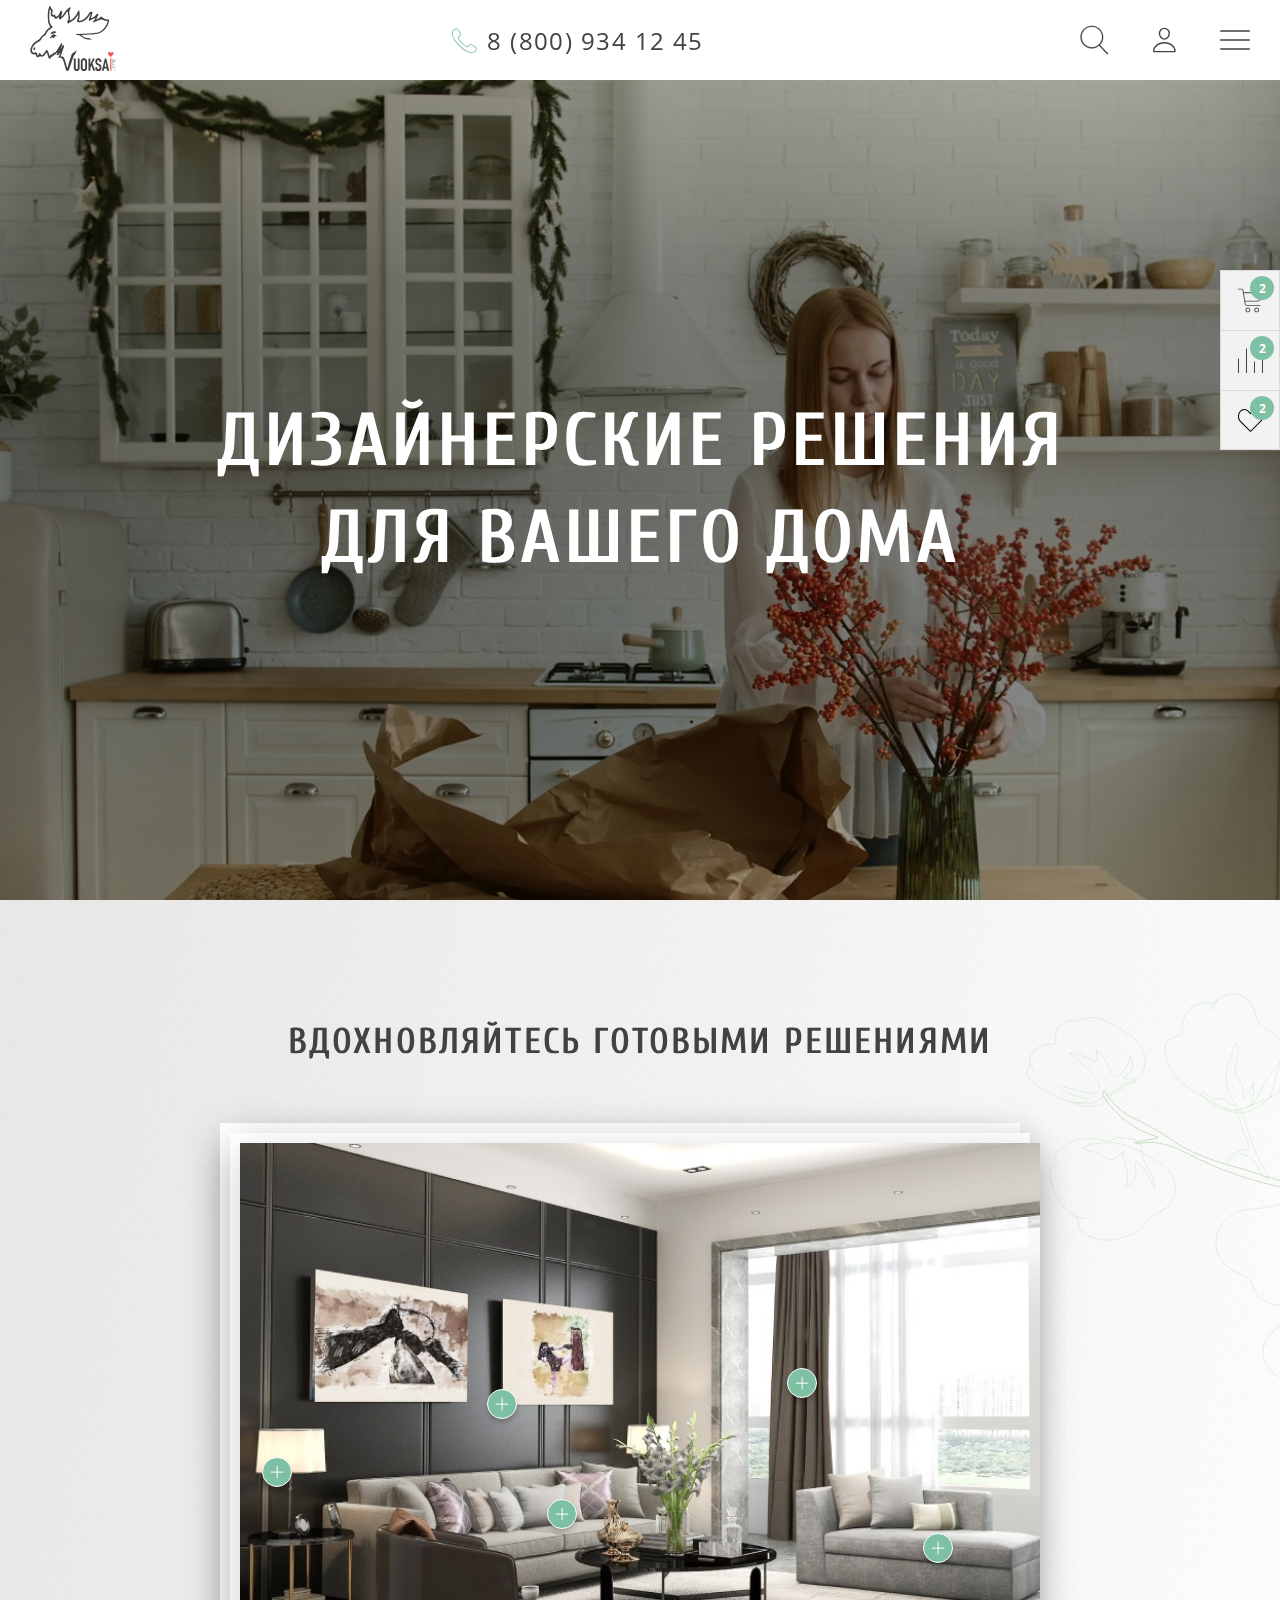
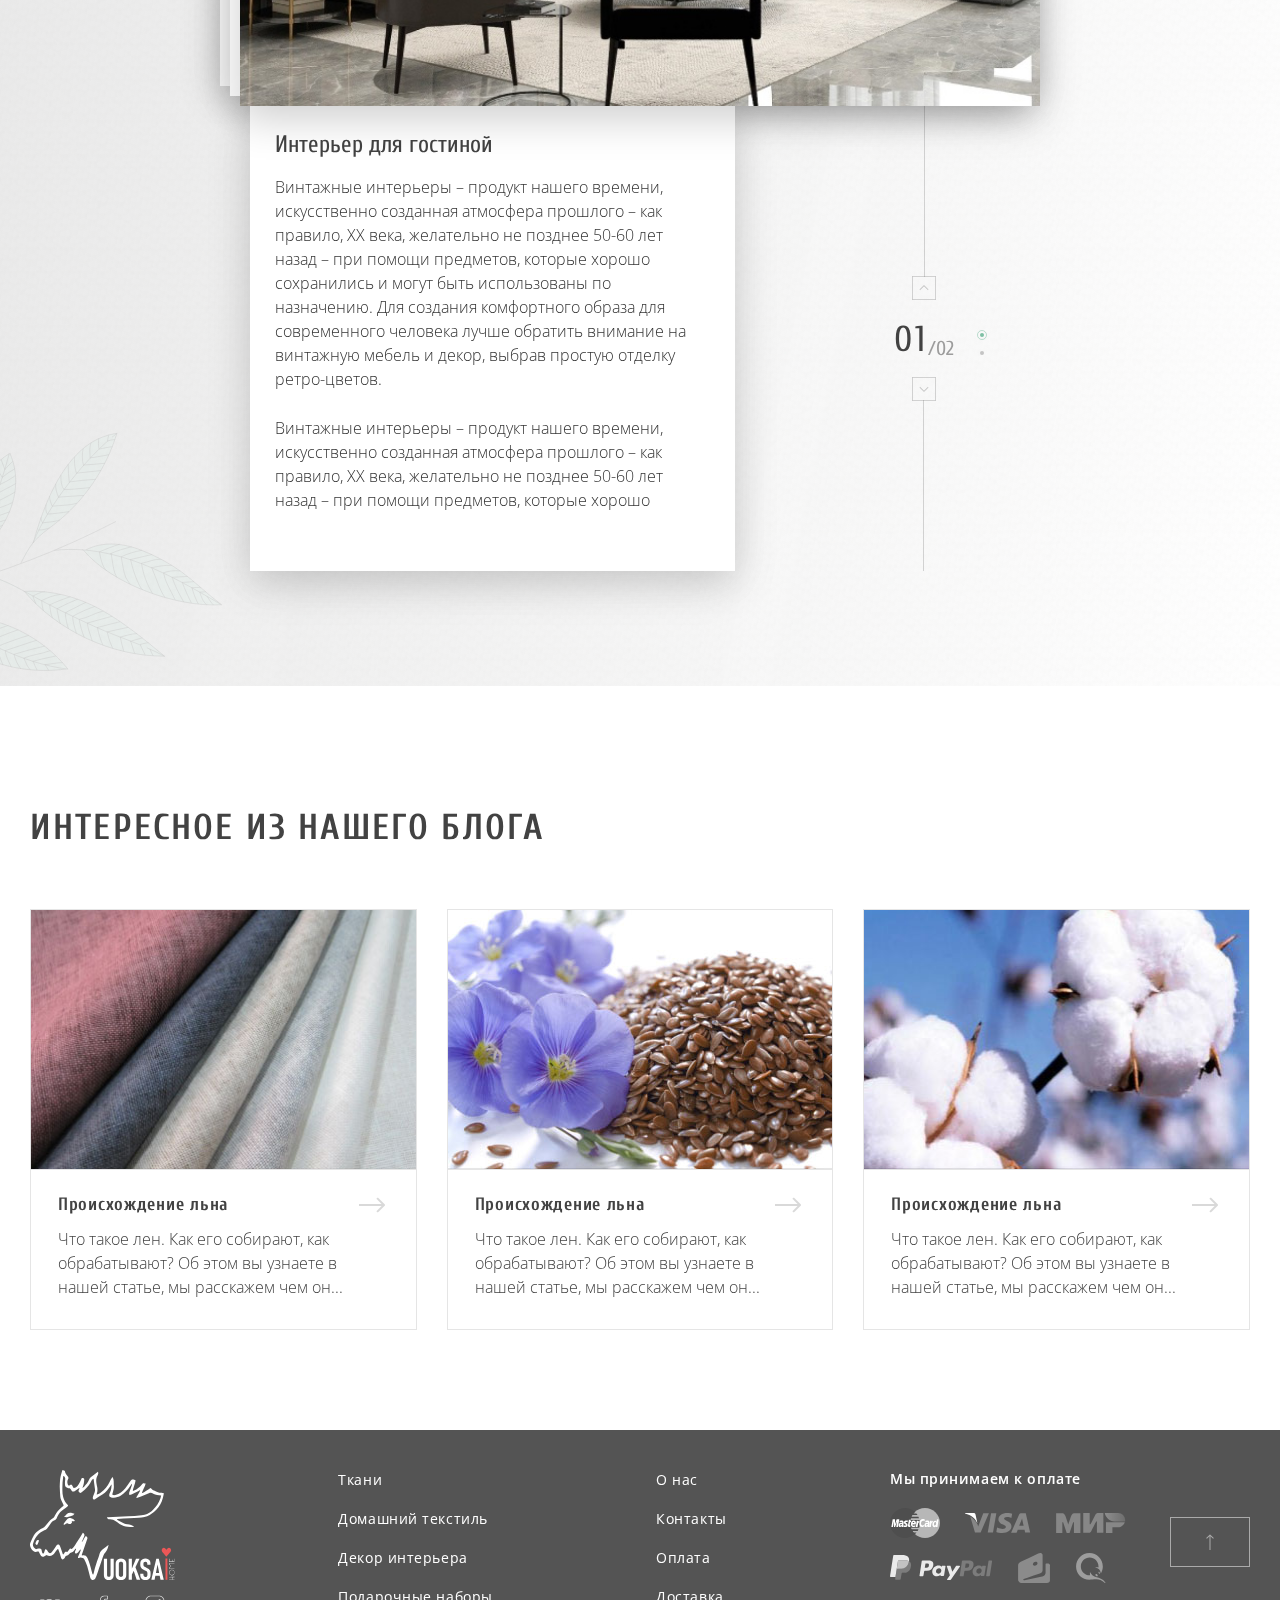
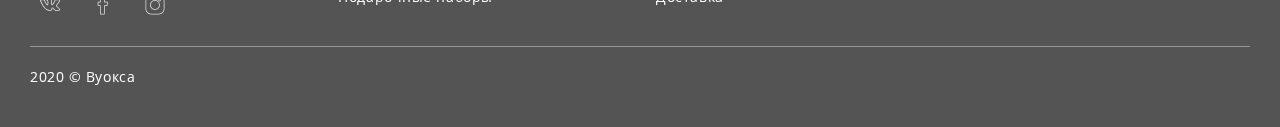
==== commit 54616e10: "commit" ====
--- a/index.html
+++ b/index.html
@@ -107,11 +107,11 @@
     </div>
   </section>
 
-  <!-- <section class="section section--solution">
+  <section class="section section--solution">
     <div class="wrapper solution__wrapper">
       <div class="solution-shape solution-shape1"></div>
       <div class="solution-shape solution-shape2"></div>
-      <h2 class="section__title">Вдохновляйтесь готовыми решениями</h2>
+      <h2 class="section__title section__title--solution">Вдохновляйтесь готовыми решениями</h2>
       <div class="solutions">
         <div class="solution">
           <div class="solution__img">
@@ -714,11 +714,14 @@
             </div>
             <span class="arrow solution__arrow solution__arrow--next"></span>
           </div>
+          
           <div id="solution-dots"></div>
         </div>
       </div>
+
+      <a href="" class="btn btn--full btn--solutions hidden sm-visible">перейти в каталог</a>
     </div>
-  </section> -->
+  </section>
   
   <section class="section">
     <div class="wrapper">
@@ -815,7 +818,7 @@
   </footer>
 
   <div class="cart">
-    <div class="cart__btns js-cart-open">
+    <div class="cart__btns js-cart-open sm-hidden">
       <div class="cart__btn cart__btn--cart">
         <span class="cart__btn_count">2</span>
       </div>
--- a/css/main.css
+++ b/css/main.css
@@ -1604,7 +1604,7 @@
   text-transform: uppercase;
   color: #FFFFFF;
 }
-.sort {
+.sort-block {
   margin-bottom: 20px;
 }
 .sort__span {
@@ -1631,8 +1631,8 @@
   color: #424242;
   border-color: #424242;
 }
-.sort__item--active,
-.sort__item--active:hover {
+.sort__item.active,
+.sort__item.active:hover {
   color: #424242;
   border-color: transparent;
 }
--- a/css/1280.css
+++ b/css/1280.css
@@ -222,7 +222,66 @@
   .menu-collapse__item--contacts a {
     background-image: url(../images/icons.svg#contacts);
   }
-  
+  .banner__media {
+    display: flex;
+    justify-content: center;
+  }
+  .banner__media img {
+    height: 100%;
+  }
+  .solutions {
+    max-width: 920px;
+    margin: 0 auto;
+  }
+  .solution__img {
+    width: 100%;
+  }
+  .solution__slides {
+    position: relative;
+    top: 0;
+    left: 10px;
+    padding: 25px;
+    height: 465px;
+  }
+  .section__title--solution {
+    text-align: center;
+    margin-bottom: 20px;
+  }
+  .solutions-nav {
+    right: 110px;
+    bottom: 60px;
+    display: flex;
+    flex-wrap: nowrap;
+    width: auto;
+    height: 465px;
+  }
+  .solution-arrows,
+  .solutions .slick-dots {
+    flex-direction: column;
+    justify-content: center;
+    align-items: center;
+    height: 100%;
+  }
+  .solution__arrow--prev {
+    transform: rotate(90deg) scale(.8);
+    margin: 0 0 20px;
+  }
+  .solution__arrow--next {
+    margin: 20px 0 0;
+    transform: rotate(-90deg) scale(.8);
+  }
+  .solutions .slick-dots {
+    margin-left: 20px;
+  }
+  .solution__arrow::after {
+    width: 240px;
+  }
+  .item {
+    width: 50%;
+  }
+  .rubric {
+    width: 25%;
+  }
 
 
 
--- a/css/979.css
+++ b/css/979.css
@@ -1,4 +1,9 @@
 @media screen and (max-width: 979px) {
+  .md-visible {
+    opacity: 1;
+    visibility: visible;
+    position: static;
+  }
   .footer-top {
     flex-wrap: wrap;
     padding-right: 140px;
@@ -18,4 +23,131 @@
     background: rgba(255, 255, 255, .5);
     border-color: transparent;
   }
+  .section {
+    padding: 100px 0;
+  }
+  .section__title {
+    text-align: center;
+  }
+  .blog__item {
+    width: 50%;
+  }
+  .blog__item:nth-child(n+3) {
+    display: none;
+  }
+  .banner__title {
+    font-size: 64px;
+    max-width: 530px;
+    padding: 0 15px;
+  }
+  .solutions {
+    margin: 0 -60px 0 -40px;
+    max-width: 1000px;
+  }
+  .solution-shape1 {
+    left: -40px;
+  }
+  .solution-shape2 {
+    right: -100px;
+    top: -150px;
+    width: 500px;
+  }
+  .main__flex {
+    flex-wrap: wrap;
+  }
+  .sidebar {
+    width: 100%;
+    margin: 0 0 5px;
+  }
+  .sidebar-menu {
+    display: flex;
+    flex-wrap: wrap;
+    padding: 0;
+    border-bottom: none;
+    border-right: none;
+  }
+  .sidebar-menu__link {
+    height: 58px;
+    width: 25%;
+    text-align: center;
+    justify-content: center;
+    border-right: 1px solid rgba(0, 0, 0, 0.05);
+  }
+  .sidebar-menu__link:hover, .sidebar-menu__link--active {
+    margin: 0;
+    padding: 0;
+  }
+  .sidebar-menu__link:last-child {
+    border-bottom: 1px solid rgba(0, 0, 0, 0.05);
+    border-right: 1px solid rgba(0, 0, 0, 0.05);
+  }
+  .sidebar-menu__link span {
+    margin-left: 20px;
+  }
+  .sidebar-menu__link--active span {
+    transform: rotate(45deg);
+    position: relative;
+    top: -3px;
+  }
+
+  .filter {
+    position: absolute;
+    top: -10px;
+    left: 0;
+    width: 290px;
+    box-shadow: 0px 15px 30px rgba(0, 0, 0, 0.37);
+    z-index: 90;
+    opacity: 0;
+    visibility: hidden;
+    transition: .1s ease-in-out;
+  }
+  .filter.active {
+    opacity: 1;
+    visibility: visible;
+  }
+  .filter-mobile {
+    position: relative;
+  }
+  .filter-btn {
+    background: url(../images/icons.svg#filter) no-repeat 16px 12px, #F9F9F9;
+    background-size: 17px 17px;
+    width: 120px;
+    height: 40px;
+    flex-shrink: 0;
+    font-weight: 600;
+    font-size: 16px;
+    color: #424242;
+    cursor: pointer;
+    text-align: center;
+    line-height: 40px;
+    padding-left: 25px;
+    z-index: 91;
+    position: relative;
+  }
+  .filter-btn.active {
+    background-image: url(../images/icons.svg#close);
+    background-position: 16px 11px;
+    background-size: 20px 20px;
+  }
+  .item {
+    height: auto;
+  }
+  .item-bottom {
+    opacity: 1;
+    visibility: visible;
+    position: relative;
+  }
+
+
+
+
+
+
+
+
+
+
+
+
+
 }--- a/css/767.css
+++ b/css/767.css
@@ -97,6 +97,240 @@
   .footer__menu_item a {
     font-size: 12px;
   }
+  .section {
+    padding: 60px 0;
+  }
+  .section__title {
+    font-size: 24px;
+    margin-bottom: 20px;
+  }
+  .blog__item {
+    width: 100%;
+    margin-bottom: 20px;
+    max-width: 390px;
+  }
+  .blog {
+    flex-wrap: wrap;
+    justify-content: center;
+  }
+  .blog__item:nth-child(n) {
+    display: block;
+  }
+  .banner__title {
+    font-size: 36px;
+    line-height: 1.2;
+  }
+  .solution__slides {
+    width: 100%;
+    max-width: 485px;
+    position: static;
+    box-shadow: 0px 4px 20px rgba(0, 0, 0, 0.2);
+  }
+  .section__title--solution {
+    margin-bottom: 15px;
+  }
+  .solution__img::before {
+    top: -8px;
+    left: -8px;
+    box-shadow: 0px 4px 15px rgba(0, 0, 0, 0.2);
+  }
+  .solution__img::after {
+    top: -4px;
+    left: -4px;
+    box-shadow: 0px 4px 15px rgba(0, 0, 0, 0.2);
+  }
+  .solutions {
+    margin: 0 -20px;
+  }
+  .solution {
+    margin: 25px 20px;
+  }
+  .solutions-nav {
+    position: static;
+    display: block;
+    width: 100%;
+    height: auto;
+    margin-bottom: 20px;
+    padding-bottom: 5px;
+  }
+  .btn--solutions {
+    position: relative;
+    width: 190px;
+    margin: 0 auto;
+  }
+  .solution-arrows, .solutions .slick-dots {
+    flex-direction: row;
+  }
+  .solution-shape1 {
+    width: 230px;
+    height: 110px;
+    background-size: cover;
+    bottom: -75px;
+    left: -44px;
+  }
+  .solution-shape2 {
+    width: 230px;
+    height: 245px;
+    background-size: cover;
+    top: -88px;
+    right: -44px;
+  }
+  .solution__arrow--prev {
+    transform: rotate(0deg) scale(.8);
+    margin: 0 20px 0 0;
+  }
+  .solution__arrow--next {
+    transform: rotate(180deg) scale(.8);
+    margin: 0 0 0 20px;
+  }
+  .solutions-nav__numbers {
+    font-size: 14px;
+  }
+  .solution-current-slide {
+    font-size: 24px;
+  }
+  .solution__arrow::after {
+    width: 350px;
+  }
+  .arrow, .slider .slick-arrow {
+    border-color: rgb(126, 192, 164);
+    background: rgb(126, 192, 164);
+  }
+  .arrow::before, .slider .slick-arrow::before {
+    border-color: rgb(255, 255, 255);
+  }
+  .solution__btn {
+    width: 20px;
+    height: 20px;
+  }
+  .solution__slide_title {
+    font-size: 18px;
+  }
+  .solution__slide_text p {
+    font-size: 12px;
+  }
+  .solution__slides {
+    padding: 20px 15px;
+  }
+  .solution__slide_text {
+    padding: 0;
+  }
+  .sidebar-menu {
+    margin-bottom: 15px;
+  }
+  .sidebar-menu__link {
+    width: 50%;
+  }
+  .breadcrumbs__link {
+    font-size: 12px;
+  }
+  .breadcrumbs__link--home {
+    background-size: 12px 12px;
+  }
+  .breadcrumbs__link--home::after {
+    top: 1px;
+  }
+  .main {
+    padding-top: 20px;
+    padding-bottom: 60px;
+  }
+  .breadcrumbs {
+    margin-bottom: 20px;
+  }
+  .content__title {
+    font-size: 20px;
+    margin-bottom: 15px;
+  }
+  .rubric {
+    width: 33.333%;
+  }
+  .cart__btns {
+    display: none;
+  }
+  .sort__span {
+    display: none;
+  }
+  .filter-btn {
+    width: 100px;
+    height: 35px;
+    line-height: 35px;
+    font-size: 12px;
+    background-position: 14px 11px;
+    background-size: 14px 14px;
+  }
+  .sort {
+    position: relative;
+    z-index: 10;
+    max-width: 170px;
+    height: 35px;
+    flex-shrink: 0;
+    overflow: hidden;
+    background: #F9F9F9;
+  }
+  .sort.active .sort__item {
+    box-shadow: 0px 4px 5px rgba(0, 0, 0, 0.2);
+  }
+  .sort__block {
+    position: relative;
+    display: flex;
+    flex-wrap: wrap;
+  }
+  .sort__block::after {
+    position: absolute;
+    top: 13px;
+    right: 10px;
+    content: '';
+    width: 6px;
+    height: 6px;
+    border-top: 1px solid #424242;
+    border-right: 1px solid #424242;
+    transform: rotate(135deg);
+    box-sizing: border-box;
+  }
+  .sort__item {
+    width: 100%;
+    display: block;
+    height: 35px;
+    padding-left: 15px;
+    line-height: 35px;
+    font-size: 12px;
+    margin: 0;
+    background: #F9F9F9;
+    border: none;
+  }
+  .sort__item.active,
+  .sort__item.active:hover {
+    order: -1;
+    border: 1px solid rgba(0, 0, 0, 0.1);
+  }
+  .sort.active {
+    overflow: visible;
+  }
+  .sort__item:hover {
+    color: rgb(66, 66, 66);
+    border-color: rgba(0, 0, 0, 0.1);
+  }
+
+  .filter-btn.active {
+    background-position: 16px 10px;
+    background-size: 16px 16px;
+  }
+  .item-bottom {
+    flex-wrap: wrap;
+    justify-content: center;
+  }
+  .item-counter {
+    width: 100%;
+    max-width: 160px;
+  }
+  .item__btn {
+    width: 100%;
+    max-width: 160px;
+    margin-top: 5px;
+  }
+  .item__link {
+    max-height: 1000px;
+  }
 
 
 
--- a/css/479.css
+++ b/css/479.css
@@ -10,4 +10,64 @@
     max-width: 380px;
     right: -381px;
   }
+  .rubric {
+    width: 50%;
+  }
+  .rubric__container {
+    height: 65px;
+  }
+  .item__container {
+    padding: 10px 5px;
+  }
+  .item__img {
+    height: 110px;
+  }
+  .item-label {
+    width: 55px;
+    height: 20px;
+    font-size: 10px;
+  }
+  .item {
+    padding: 0 7px;
+    margin-bottom: 14px;
+  }
+  .item-top {
+    height: 20px;
+  }
+  .catalog {
+    margin: 0 -7px 10px;
+  }
+  .item-status-text{
+    font-size: 10px;
+    line-height: 1;
+    display: block;
+  }
+  .item__link,
+  .item__price--current,
+  .item__btn,
+  .btn-more span {
+    font-size: 12px;
+  }
+  .item__price--old {
+    font-size: 10px;
+    padding-left: 6px;
+  }
+  .item__btn--cart i {
+    width: 15px;
+    height: 15px;
+  }
+  .btn-more i {
+    width: 20px;
+    height: 20px;
+  }
+  .btn-more {
+    margin-bottom: 20px;
+  }
+
+
+
+
+
+
+
 }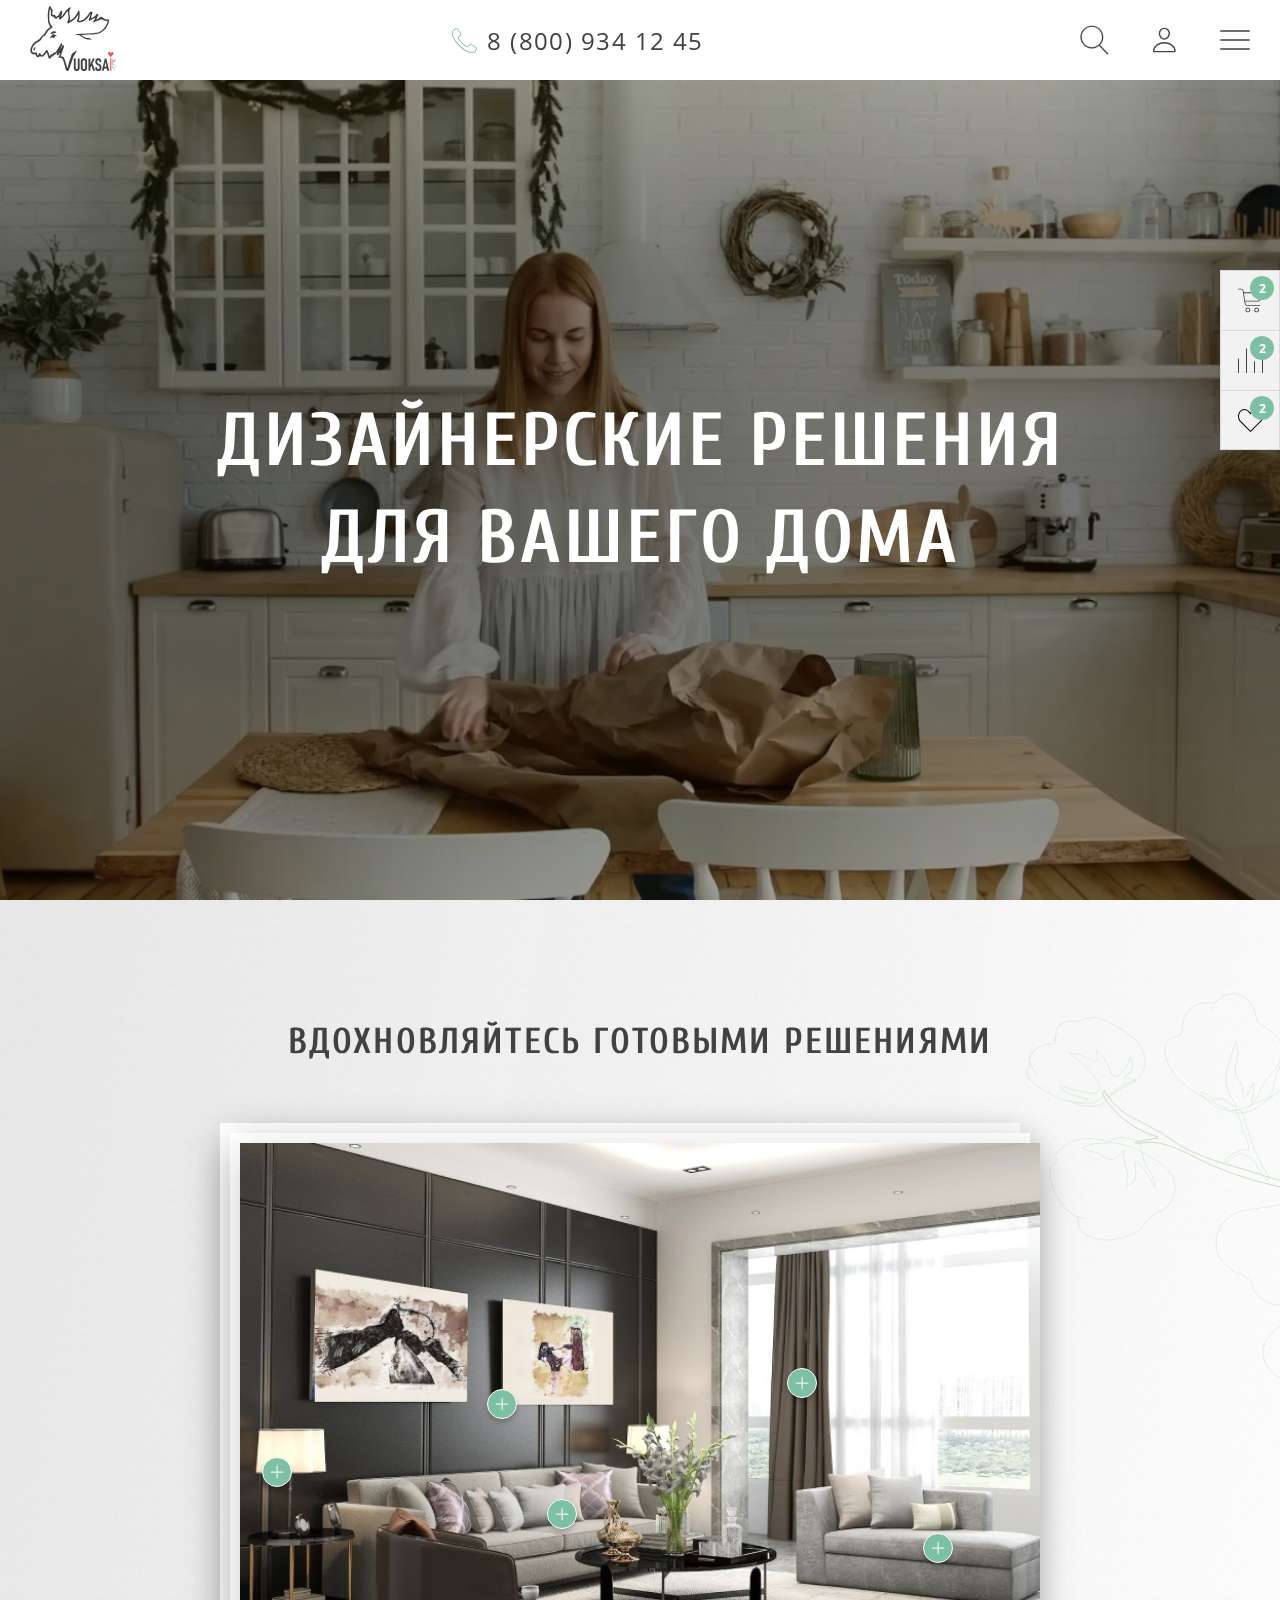
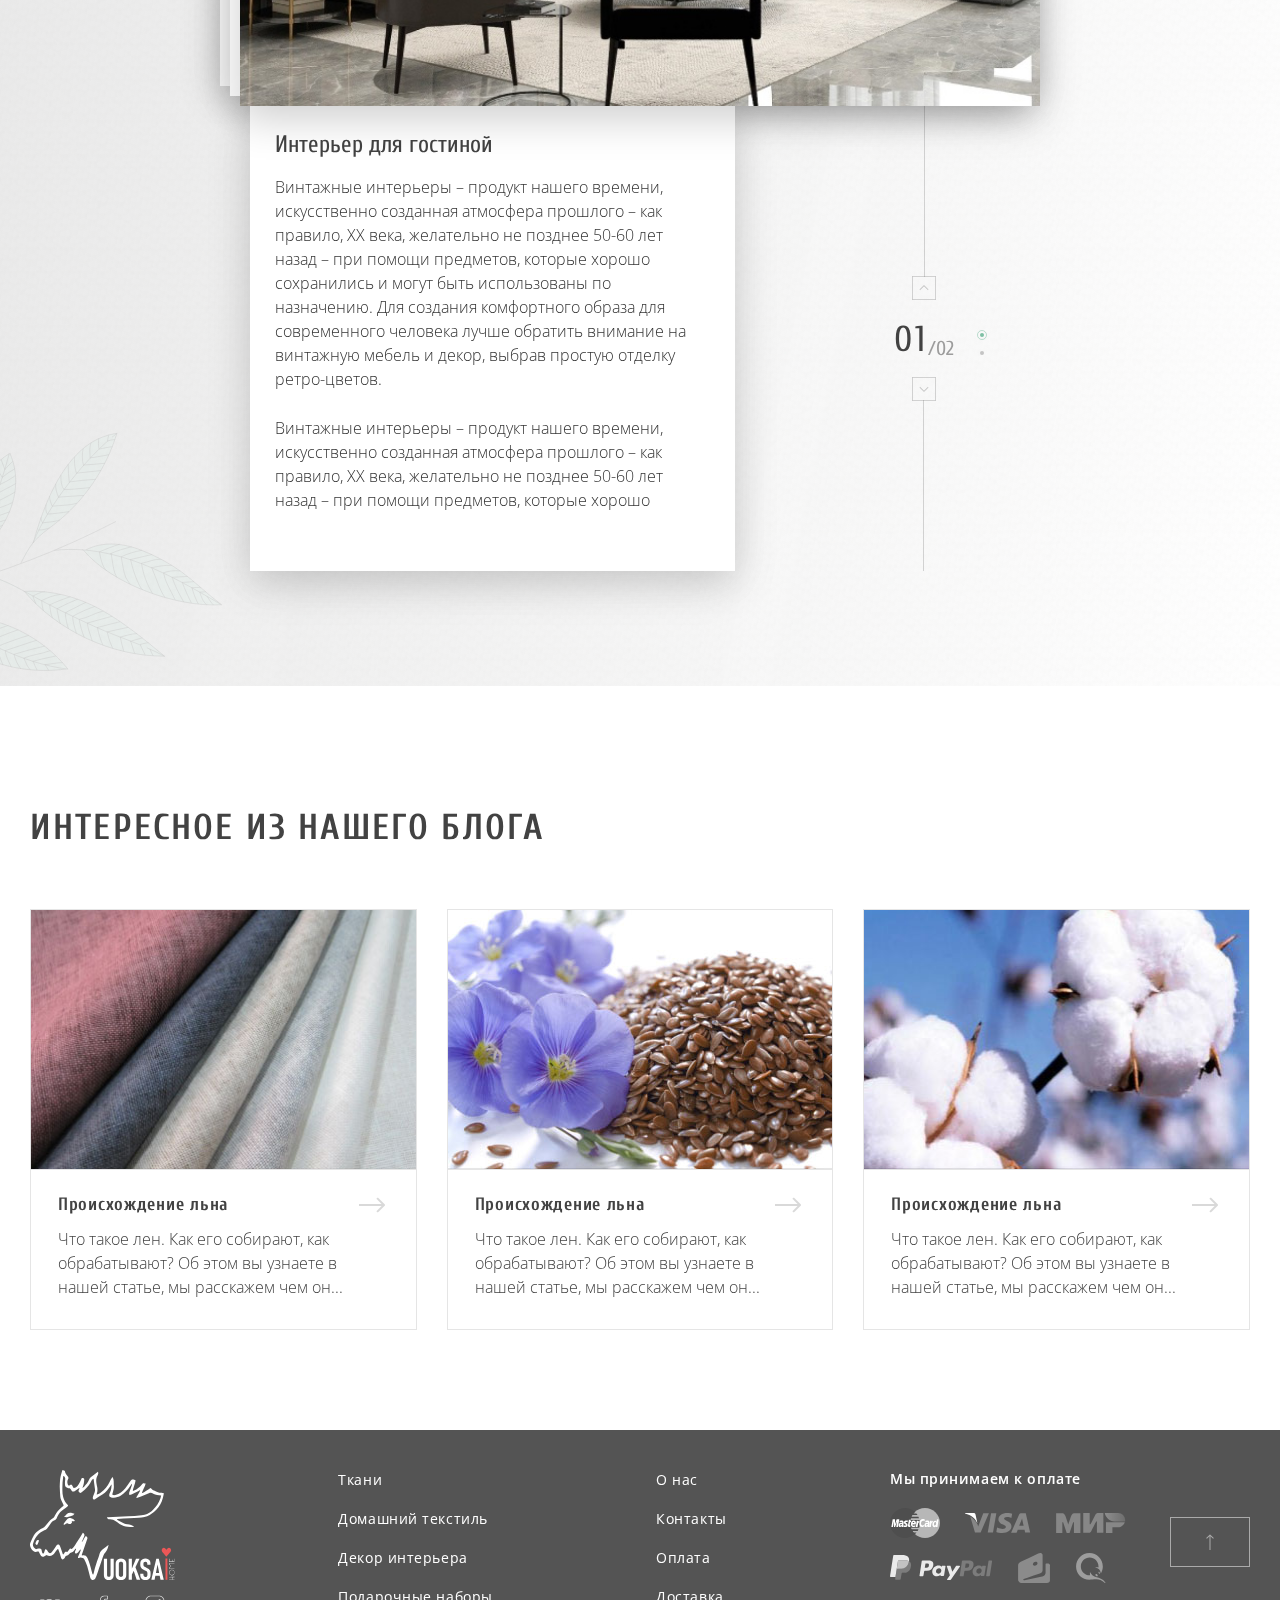
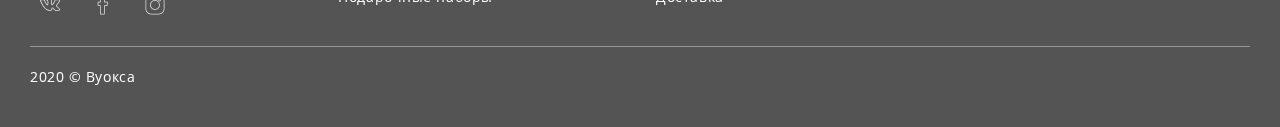
==== commit 98b8dfea: "commit" ====
--- a/index.html
+++ b/index.html
@@ -5,12 +5,7 @@
   <meta charset="UTF-8">
   <meta name="viewport" content="width=device-width, initial-scale=1, user-scalable=no">
   <meta name="format-detection" content="telephone=no">
-  <link rel="stylesheet" href="libs/slick/slick.css">
   <link rel="stylesheet" href="css/main.css">
-  <link rel="stylesheet" href="css/1280.css">
-  <link rel="stylesheet" href="css/979.css">
-  <link rel="stylesheet" href="css/767.css">
-  <link rel="stylesheet" href="css/479.css">
 
 </head>
 <body id="top">
@@ -102,7 +97,13 @@
     </header>
 
     <div class="banner">
-      <div class="banner__media"><img src="images/banner.jpg" alt=""></div>
+      <div class="banner__media">
+        <!-- <img src="images/banner.jpg" alt=""> -->
+        <video width="100%" height="auto" preload="metadata" autoplay="autoplay" loop="loop" poster="images/banner.jpg">
+          <source src="images/bg-video-720.mp4" type="video/mp4"></source>
+          <source src="images/bg-video-720.webm" type="video/webm"></source>
+      </video>
+      </div>
       <h1 class="banner__title">Дизайнерские решения для вашего дома</h1>
     </div>
   </section>
@@ -1079,6 +1080,20 @@
     </div>
   </div>
 
+  <div class="bottom-menu hidden xs-visible">
+    <div class="bottom-menu__btn bottom-menu__btn--search js-search-open"></div>
+    <div class="bottom-menu__btn bottom-menu__btn--compare">
+      <span>4</span>
+    </div>
+    <div class="bottom-menu__btn bottom-menu__btn--wish">
+      <span>4</span>
+    </div>
+    <div class="bottom-menu__btn bottom-menu__btn--cart">
+      <span>4</span>
+    </div>
+    <div class="bottom-menu__btn bottom-menu__btn--login"></div>
+  </div>
+
   <div class="popup">
     <a class="popup-bg"></a>
     <div class="popup-content">
@@ -1243,10 +1258,10 @@
     </div>
   </div> 
 
-  <script src="libs/jquery/jquery-3.3.1.min.js"></script>
+  <script src="libs/jquery/jquery-1.8.3.min.js"></script>
   <script src="libs/slick/slick.min.js"></script>
-  <script src="js/maskedinput.js"></script>
   <script src="libs/nouislider/nouislider.min.js"></script>
+  <script src="libs/zoom/zoomsl-3.0.js"></script>
   <script src="js/main.js"></script>
 </body>
 </html>--- a/css/main.css
+++ b/css/main.css
@@ -1,12 +1,14 @@
 @import url('https://fonts.googleapis.com/css?family=Cuprum:400,700|Open+Sans:300,400,600,700&display=swap&subset=cyrillic');
-@import url('normalize.css');
+
+@import url('../libs/slick/slick.css');
 @import url('../libs/nouislider/nouislider.min.css');
+
+html{font-family: "Open Sans", sans-serif;line-height:1.15;-ms-text-size-adjust:100%;-webkit-text-size-adjust:100%}body{margin:0}article,aside,footer,header,nav,section{display:block}h1{font-size:2em;margin:0.30em 0}figcaption,figure,main{display:block}figure{margin:1em 40px}hr{box-sizing:content-box;height:0;overflow:visible}pre{font-family:monospace,monospace;font-size:1em}a{background-color:transparent;-webkit-text-decoration-skip:objects;text-decoration: none}a:active,a:hover{outline-width:0}abbr[title]{border-bottom:none;text-decoration:underline;text-decoration:underline dotted}b,strong{font-weight:inherit}b,strong{font-weight:bolder}code,kbd,samp{font-family:monospace,monospace;font-size:1em}dfn{font-style:italic}mark{background-color:#ff0;color:#000}small{font-size:80%}sub,sup{font-size:75%;line-height:0;position:relative;vertical-align:baseline}sub{bottom:-0.25em}sup{top:-0.5em}audio,video{display:inline-block}audio:not([controls]){display:none;height:0}img{border-style:none}svg:not(:root){overflow:hidden}button,input,optgroup,select,textarea{font-family:'Open Sans',sans-serif;font-size:100%;line-height:1.15;margin:0}button,input{overflow:visible}button,select{text-transform:none}button,html [type="button"],[type="reset"],[type="submit"]{-webkit-appearance:button}button::-moz-focus-inner,[type="button"]::-moz-focus-inner,[type="reset"]::-moz-focus-inner,[type="submit"]::-moz-focus-inner{border-style:none;padding:0}button:-moz-focusring,[type="button"]:-moz-focusring,[type="reset"]:-moz-focusring,[type="submit"]:-moz-focusring{outline:1px dotted ButtonText}fieldset{border:1px solid #c0c0c0;margin:0 2px;padding:0.35em 0.625em 0.75em}legend{box-sizing:border-box;color:inherit;display:table;max-width:100%;padding:0;white-space:normal}progress{display:inline-block;vertical-align:baseline}textarea{overflow:auto}[type="checkbox"],[type="radio"]{box-sizing:border-box;padding:0}[type="number"]::-webkit-inner-spin-button,[type="number"]::-webkit-outer-spin-button{height:auto}[type="search"]{-webkit-appearance:textfield;outline-offset:-2px}[type="search"]::-webkit-search-cancel-button,[type="search"]::-webkit-search-decoration{-webkit-appearance:none}::-webkit-file-upload-button{-webkit-appearance:button;font:inherit}details,menu{display:block}summary{display:list-item}canvas{display:inline-block}template{display:none}[hidden]{display:none}
 
 * {
   font-family: "Open Sans", sans-serif;
   outline: none;
-  -webkit-box-sizing: border-box;
-          box-sizing: border-box;
+  box-sizing: border-box;
 }
 body, html {
   overflow-x: hidden;
@@ -14,16 +16,10 @@
 
 .flex { 
   display: -webkit-box;
-  display: -ms-flexbox;
-  display: -webkit-flex;
   display: flex;
   -webkit-box-pack: justify;
-      -ms-flex-pack: justify;
-          -webkit-justify-content: space-between;
           justify-content: space-between;
   -webkit-box-align: center;
-      -ms-flex-align: center;
-          -webkit-align-items: center;
           align-items: center;
 }
 .wrapper {
@@ -49,15 +45,22 @@
 
 .fullscreen {
   min-height: 100vh;
-  display: flex;
-  flex-direction: column;
+  display: -webkit-box;
+  display: flex;
+  -webkit-box-orient: vertical;
+  -webkit-box-direction: normal;
+          flex-direction: column;
 }
 .banner {
   width: 100%;
-  flex-grow: 2;
-  display: flex;
-  justify-content: center;
-  align-items: center;
+  -webkit-box-flex: 2;
+          flex-grow: 2;
+  display: -webkit-box;
+  display: flex;
+  -webkit-box-pack: center;
+          justify-content: center;
+  -webkit-box-align: center;
+          align-items: center;
   position: relative;
   overflow: hidden;
 }
@@ -67,6 +70,8 @@
   left: 0;
   width: 100%;
   height: 100%;
+  background: url(../images/banner.jpg) no-repeat  center;
+  background-size: cover;
 }
 .banner__media::before {
   position: absolute;
@@ -76,6 +81,7 @@
   width: 100%;
   height: 100%;
   content: '';
+  background: -webkit-gradient(linear, left top, left bottom, from(rgba(0, 0, 0, 0.5)), color-stop(24.27%, rgba(0, 0, 0, 0.7)), color-stop(47.79%, rgba(0, 0, 0, 0.75)), color-stop(71.04%, rgba(0, 0, 0, 0.7)), to(rgba(0, 0, 0, 0.5)));
   background: linear-gradient(180deg, rgba(0, 0, 0, 0.5) 0%, rgba(0, 0, 0, 0.7) 24.27%, rgba(0, 0, 0, 0.75) 47.79%, rgba(0, 0, 0, 0.7) 71.04%, rgba(0, 0, 0, 0.5) 100%);
   opacity: 0.7;
 }
@@ -96,10 +102,31 @@
   position: absolute;
   bottom: 0;
   width: 100%;
-  object-fit: cover;
+  -o-object-fit: cover;
+     object-fit: cover;
+}
+.banner__media > video {
+  position: absolute;
+    top: 0;
+    left: 0;
+    min-width: 100%; 
+    min-height: 100%;
+    width: auto;
+    height: auto;  
+}
+
+@supports (object-fit: cover) {
+  .banner__media > video {
+    top: 0;
+         left: 0;
+         width: 100%;
+         height: 100%;
+         object-fit: cover;
+   }
 }
 .header-content {
-  flex-grow: 2;
+  -webkit-box-flex: 2;
+          flex-grow: 2;
 }
 .header-top {
   height: 75px;
@@ -114,6 +141,8 @@
   opacity: 0;
   visibility: hidden;
   position: absolute;
+  max-height: 0;
+  overflow: hidden;
 }
 .city {
   padding-left: 23px;
@@ -172,9 +201,12 @@
   display: block;
   min-width: 210px;
   text-align: center;
-  display: flex;
-  align-items: center;
-  justify-content: center;
+  display: -webkit-box;
+  display: flex;
+  -webkit-box-align: center;
+          align-items: center;
+  -webkit-box-pack: center;
+          justify-content: center;
   height: 40px;
   font-size: 14px;
   text-transform: uppercase;
@@ -220,8 +252,10 @@
 }
 .menu-desktop__item a {
   height: 55px;
-  display: flex;
-  align-items: center;
+  display: -webkit-box;
+  display: flex;
+  -webkit-box-align: center;
+          align-items: center;
   position: relative;
   font-weight: 300;
   font-size: 14px;
@@ -320,7 +354,10 @@
     -moz-transition: -moz-transform .3s,opacity .3s;
     -webkit-transition: -webkit-transform .3s,opacity .3s;
     will-change: transform,opacity;
+    -webkit-transition: opacity .2s cubic-bezier(.4,0,.2,1),-webkit-transform .3s cubic-bezier(.4,0,.2,1);
+    transition: opacity .2s cubic-bezier(.4,0,.2,1),-webkit-transform .3s cubic-bezier(.4,0,.2,1);
     transition: transform .3s cubic-bezier(.4,0,.2,1),opacity .2s cubic-bezier(.4,0,.2,1);
+    transition: transform .3s cubic-bezier(.4,0,.2,1),opacity .2s cubic-bezier(.4,0,.2,1),-webkit-transform .3s cubic-bezier(.4,0,.2,1);
   
   padding: 10px 0;
   min-width: 265px;
@@ -335,13 +372,15 @@
 }
 .menu-collapse__list {
   padding: 0 0 10px;
-  margin: 0 0 30px;
+  margin: 0;
   list-style: none;
-  border-bottom: 1px solid rgba(0, 0, 0, .1);
+  /* border-bottom: 1px solid rgba(0, 0, 0, .1); */
 }
 .menu-collapse__item a {
-  display: flex;
-  align-items: center;
+  display: -webkit-box;
+  display: flex;
+  -webkit-box-align: center;
+          align-items: center;
   height: 39px;
   padding-left: 21px;
   font-weight: 300;
@@ -365,7 +404,8 @@
   border-top: 1px solid rgba(0, 0, 0, 0.08);
   border-right: 1px solid rgba(0, 0, 0, 0.08);
   background: #fff;
-  transform: rotate(-45deg);
+  -webkit-transform: rotate(-45deg);
+          transform: rotate(-45deg);
 }
 .section {
   padding: 120px 0 100px;
@@ -382,6 +422,7 @@
   color: #424242;
 }
 .blog {
+  display: -webkit-box;
   display: flex;
   margin: 0 -15px;
 }
@@ -393,6 +434,7 @@
   display: block;
   background: #FFFFFF;
   border: 1px solid rgba(0, 0, 0, 0.1);
+  -webkit-transition: .1s ease-in-out;
   transition: .1s ease-in-out;
 }
 .blog__item_container:hover {
@@ -406,7 +448,8 @@
   display: block;
   width: 100%;
   height: 100%;
-  object-fit: cover;
+  -o-object-fit: cover;
+     object-fit: cover;
 }
 .blog__item_content {
   padding: 23px 27px 30px;
@@ -420,6 +463,7 @@
   line-height: 130%;
   letter-spacing: 0.04em;
   color: #424242;
+  -webkit-transition: .1s ease-in-out;
   transition: .1s ease-in-out;
 }
 .blog__item_text {
@@ -458,9 +502,12 @@
 }
 .footer-top {
   padding: 40px 0 20px;
-  display: flex;
-  align-items: flex-start;
-  justify-content: space-between;
+  display: -webkit-box;
+  display: flex;
+  -webkit-box-align: start;
+          align-items: flex-start;
+  -webkit-box-pack: justify;
+          justify-content: space-between;
 }
 .logo--footer img {
   display: block;
@@ -472,9 +519,12 @@
   margin-bottom: 15px;
 }
 .socials {
-  display: flex;
-  justify-content: space-between;
-  align-items: center;
+  display: -webkit-box;
+  display: flex;
+  -webkit-box-pack: justify;
+          justify-content: space-between;
+  -webkit-box-align: center;
+          align-items: center;
 }
 .socials__link {
   display: inline-block;
@@ -523,9 +573,11 @@
   color: #FFFFFF;
 }
 .footer__pay_items {
+  display: -webkit-box;
   display: flex;
   flex-wrap: wrap;
-  align-items: center;
+  -webkit-box-align: center;
+          align-items: center;
   width: 280px;
 }
 .footer__pay_item {
@@ -569,9 +621,12 @@
 }
 .up {
   position: absolute;
-  display: flex;
-  align-items: center;
-  justify-content: center;
+  display: -webkit-box;
+  display: flex;
+  -webkit-box-align: center;
+          align-items: center;
+  -webkit-box-pack: center;
+          justify-content: center;
   bottom: 160px;
   right: -80px;
   z-index: 99;
@@ -602,21 +657,14 @@
   width: 100%;
   height: 100%;
   display: -webkit-box;
-  display: -webkit-flex;
-  display: -ms-flexbox;
   display: flex;
   -webkit-box-pack: center;
-  -webkit-justify-content: center;
-      -ms-flex-pack: center;
           justify-content: center;
   -webkit-box-align: center;
-  -webkit-align-items: center;
-      -ms-flex-align: center;
           align-items: center;
   opacity: 0;
   visibility: hidden;
   -webkit-transition: .1s ease-in-out;
-  -o-transition: .1s ease-in-out;
   transition: .1s ease-in-out;
 }
 .popup--show {
@@ -652,17 +700,22 @@
   width: 16px;
   height: 16px;
   cursor: pointer;
+  -webkit-transition: .2s ease-in-out;
   transition: .2s ease-in-out;
   background: url(../images/icons.svg#close-popup) no-repeat center;
 }
 .popup-close:hover {
-  transform: rotate(180deg);
+  -webkit-transform: rotate(180deg);
+          transform: rotate(180deg);
 }
 .popup-block__title {
   position: relative;
-  display: flex;
-  align-items: center;
-  justify-content: center;
+  display: -webkit-box;
+  display: flex;
+  -webkit-box-align: center;
+          align-items: center;
+  -webkit-box-pack: center;
+          justify-content: center;
   background: #7EC0A4;
   height: 100px;
 }
@@ -730,7 +783,9 @@
   font-size: 14px;
   letter-spacing: 0.04em;
   color: #424242;
-  appearance: none;
+  -webkit-appearance: none;
+     -moz-appearance: none;
+          appearance: none;
 }
 .input::-webkit-input-placeholder {
   color: #767676;
@@ -769,8 +824,11 @@
   color: #000000;
 }
 .popup-block-city {
-  display: flex;
-  flex-direction: column;
+  display: -webkit-box;
+  display: flex;
+  -webkit-box-orient: vertical;
+  -webkit-box-direction: normal;
+          flex-direction: column;
   padding-bottom: 35px;
   width: 750px;
   min-height: 600px;
@@ -821,9 +879,12 @@
 }
 .city-search__btn {
   position: absolute;
-  display: flex;
-  justify-content: center;
-  align-items: center;
+  display: -webkit-box;
+  display: flex;
+  -webkit-box-pack: center;
+          justify-content: center;
+  -webkit-box-align: center;
+          align-items: center;
   width: 44px;
   height: 43px;
   top: 1px;
@@ -875,7 +936,9 @@
 }
 .cities {
   position: relative;
-  flex-grow: 2;
+  -webkit-box-flex: 2;
+          flex-grow: 2;
+  display: -webkit-box;
   display: flex;
   flex-wrap: wrap;
   margin-right: 20px;
@@ -892,7 +955,6 @@
   background-color:#d8d8d8
 } 
 .scrollable::-webkit-scrollbar-thumb {
-  -webkit-border-radius: 0px;
   border-radius: 0px;
   background-color:#a5a5a5;
 } 
@@ -908,6 +970,33 @@
 .scrollable::-webkit-scrollbar{
   width: 4px;
 }
+
+.scroll-horizontal::-webkit-scrollbar-button {
+  background-image:url('');
+  background-repeat:no-repeat;
+  width:0px;
+  height:5px
+} 
+.scroll-horizontal::-webkit-scrollbar-track {
+  background-color:#d8d8d8
+} 
+.scroll-horizontal::-webkit-scrollbar-thumb {
+  border-radius: 0px;
+  background-color:#a5a5a5;
+} 
+.scroll-horizontal::-webkit-scrollbar-thumb:hover{
+  background-color:#a5a5a5;
+} 
+.scroll-horizontal::-webkit-resizer{
+  background-image:url('');
+  background-repeat:no-repeat;
+  width:0px;
+  height:4px
+} 
+.scroll-horizontal::-webkit-scrollbar{
+  height: 4px;
+}
+
 .city__list_title {
   display: block;
   margin-top: 30px;
@@ -983,6 +1072,7 @@
   height: 100vh;
   width: 960px;
   background: #FFFFFF;
+  -webkit-transition: .3s ease-in-out;
   transition: .3s ease-in-out;
 }
 .cart--open {
@@ -1059,15 +1149,21 @@
 }
 
 .cart-tabs {
-  flex-grow: 2;
-  display: flex;
-  align-items: center;
+  -webkit-box-flex: 2;
+          flex-grow: 2;
+  display: -webkit-box;
+  display: flex;
+  -webkit-box-align: center;
+          align-items: center;
 }
 .cart-top {
   padding: 25px 25px 30px;
-  display: flex;
-  justify-content: space-between;
-  align-items: center;
+  display: -webkit-box;
+  display: flex;
+  -webkit-box-pack: justify;
+          justify-content: space-between;
+  -webkit-box-align: center;
+          align-items: center;
 }
 .cart-top__title {
   font-family: Cuprum;
@@ -1087,7 +1183,8 @@
   height: 8px;
   border-left: 2px solid #424242;
   border-top: 2px solid #424242;
-  transform: rotate(-225deg);
+  -webkit-transform: rotate(-225deg);
+          transform: rotate(-225deg);
   margin: 0 35px 0 10px;
 }
 .cart-tab-link,
@@ -1124,9 +1221,12 @@
   width: 174px;
   height: 40px;
   flex-shrink: 0;
-  display: flex;
-  align-items: center;
-  justify-content: center;
+  display: -webkit-box;
+  display: flex;
+  -webkit-box-align: center;
+          align-items: center;
+  -webkit-box-pack: center;
+          justify-content: center;
   border: 1px solid #828282;
   cursor: pointer;
   font-size: 14px;
@@ -1150,6 +1250,7 @@
 
 .cart-empty {
   padding: 90px 25px 0;
+  display: -webkit-box;
   display: flex;
 }
 .cart-empty__icon {
@@ -1187,9 +1288,12 @@
 
 .cart-table__title,
 .cart-item {
-  display: flex;
-  justify-content: space-between;
-  align-items: center;
+  display: -webkit-box;
+  display: flex;
+  -webkit-box-pack: justify;
+          justify-content: space-between;
+  -webkit-box-align: center;
+          align-items: center;
   padding: 0 25px;
 }
 .cart-table__title {
@@ -1228,11 +1332,14 @@
   width: 18.6%;
 }
 .cart-table__col5 {
-  flex-grow: 2;
+  -webkit-box-flex: 2;
+          flex-grow: 2;
 }
 .cart-table__item {
-  display: flex;
-  align-items: center;
+  display: -webkit-box;
+  display: flex;
+  -webkit-box-align: center;
+          align-items: center;
 }
 .cart-table__item_img {
   flex-shrink: 0;
@@ -1246,7 +1353,8 @@
 .cart-table__item_img img {
   width: 100%;
   height: 100%;
-  object-fit: cover;
+  -o-object-fit: cover;
+     object-fit: cover;
 }
 .cart-table__item_title {
   font-size: 14px;
@@ -1268,7 +1376,8 @@
   top: -18px;
   font-size: 12px;
   line-height: 16px;
-  text-decoration-line: line-through;
+  -webkit-text-decoration-line: line-through;
+          text-decoration-line: line-through;
   color: #828282;
 }
 .wish-heart {
@@ -1311,9 +1420,12 @@
   width: 120px;
   height: 40px;
   border: 1px solid rgba(0, 0, 0, .2);
-  display: flex;
-  align-items: center;
-  justify-content: space-between;
+  display: -webkit-box;
+  display: flex;
+  -webkit-box-align: center;
+          align-items: center;
+  -webkit-box-pack: justify;
+          justify-content: space-between;
 }
 .counter-btn {
   width: 38px;
@@ -1359,9 +1471,12 @@
 }
 
 .cart-bottom__btns {
-  display: flex;
-  align-items: center;
-  justify-content: space-between;
+  display: -webkit-box;
+  display: flex;
+  -webkit-box-align: center;
+          align-items: center;
+  -webkit-box-pack: justify;
+          justify-content: space-between;
   padding: 20px 25px 25px;
 }
 .cart-bottom__btn {
@@ -1373,8 +1488,10 @@
   color: #828282;
 }
 .cart-result-block {
-  display: flex;
-  align-items: flex-end;
+  display: -webkit-box;
+  display: flex;
+  -webkit-box-align: end;
+          align-items: flex-end;
   padding: 40px 25px 0;
 }
 .cart-result-block__left {
@@ -1390,7 +1507,8 @@
 }
 .cart-result-block__right {
   position: relative;
-  flex-grow: 2;
+  -webkit-box-flex: 2;
+          flex-grow: 2;
   font-size: 18px;
   line-height: 25px;
   color: #424242;
@@ -1406,7 +1524,8 @@
   left: 0;
   font-size: 14px;
   line-height: 19px;
-  text-decoration-line: line-through;
+  -webkit-text-decoration-line: line-through;
+          text-decoration-line: line-through;
   color: #828282;
 }
 .cart-block-wish {
@@ -1422,6 +1541,7 @@
   height: 100%;
   opacity: 0;
   visibility: hidden;
+  -webkit-transition: .1s ease-in-out;
   transition: .1s ease-in-out;
 }
 .search--open {
@@ -1501,8 +1621,10 @@
 }
 
 .main__flex {
-  display: flex;
-  align-items: flex-start;
+  display: -webkit-box;
+  display: flex;
+  -webkit-box-align: start;
+          align-items: flex-start;
 }
 .sidebar {
   width: 280px;
@@ -1510,7 +1632,8 @@
   flex-shrink: 0;
 }
 .content {
-  flex-grow: 2;
+  -webkit-box-flex: 2;
+          flex-grow: 2;
 }
 .sidebar-menu {
   background: #FFFFFF;
@@ -1521,9 +1644,12 @@
 .sidebar-menu__link {
   display: block;
   height: 55px;
-  display: flex;
-  align-items: center;
-  justify-content: space-between;
+  display: -webkit-box;
+  display: flex;
+  -webkit-box-align: center;
+          align-items: center;
+  -webkit-box-pack: justify;
+          justify-content: space-between;
   padding: 0 9px;
   border-bottom: 1px solid rgba(0, 0, 0, 0.05);
   font-weight: 600;
@@ -1553,7 +1679,8 @@
   height: 8px;
   border-right: 2px solid #424242;
   border-bottom: 2px solid #424242;
-  transform: rotate(-45deg);
+  -webkit-transform: rotate(-45deg);
+          transform: rotate(-45deg);
 }
 .sidebar-menu__link--active span {
   border-color: #fff;
@@ -1570,6 +1697,7 @@
   color: #7EC0A4;
 }
 .rubrics {
+  display: -webkit-box;
   display: flex;
   flex-wrap: wrap;
   margin: 0 -7px 25px;
@@ -1580,9 +1708,12 @@
 }
 .rubric__container {
   height: 80px;
-  display: flex;
-  align-items: center;
-  justify-content: center;
+  display: -webkit-box;
+  display: flex;
+  -webkit-box-align: center;
+          align-items: center;
+  -webkit-box-pack: center;
+          justify-content: center;
   position: relative;
   cursor: pointer;
 }
@@ -1593,7 +1724,8 @@
   position: absolute;
   width: 100%;
   height: 100%;
-  object-fit: cover;
+  -o-object-fit: cover;
+     object-fit: cover;
 }
 .rubric__container span {
   position: relative;
@@ -1638,6 +1770,7 @@
 }
 
 .catalog {
+  display: -webkit-box;
   display: flex;
   flex-wrap: wrap;
   margin: 0 -10px 70px;
@@ -1668,7 +1801,8 @@
 .item__img img {
   width: 100%;
   height: 100%;
-  object-fit: cover;
+  -o-object-fit: cover;
+     object-fit: cover;
 }
 .item__link {
   display: block;
@@ -1698,15 +1832,18 @@
 .item__price--old {
   font-size: 12px;
   line-height: 16px;
-  text-decoration-line: line-through;
+  -webkit-text-decoration-line: line-through;
+          text-decoration-line: line-through;
   color: #828282;
   padding-left: 10px;
   display: inline-block;
 }
 .item-bottom {
   padding-top: 14px;
-  display: flex;
-  justify-content: space-between;
+  display: -webkit-box;
+  display: flex;
+  -webkit-box-pack: justify;
+          justify-content: space-between;
   opacity: 0;
   visibility: hidden;
   position: absolute;
@@ -1729,9 +1866,12 @@
   left: -6px;
 }
 .item-label {
-  display: flex;
-  align-items: center;
-  justify-content: center;
+  display: -webkit-box;
+  display: flex;
+  -webkit-box-align: center;
+          align-items: center;
+  -webkit-box-pack: center;
+          justify-content: center;
   position: relative;
   margin-bottom: 5px;
   width: 79px;
@@ -1762,13 +1902,17 @@
   border-right-color: #B97026;
 }
 .item-top {
-  display: flex;
-  align-items: center;
-  justify-content: space-between;
+  display: -webkit-box;
+  display: flex;
+  -webkit-box-align: center;
+          align-items: center;
+  -webkit-box-pack: justify;
+          justify-content: space-between;
   margin-bottom: 14px;
 }
 .item-status {
-  flex-grow: 2;
+  -webkit-box-flex: 2;
+          flex-grow: 2;
   text-align: right;
 }
 .item-status-text {
@@ -1813,9 +1957,12 @@
   left: -55px;
   width: 130px;
   height: 45px;
-  display: flex;
-  align-items: center;
-  justify-content: center;
+  display: -webkit-box;
+  display: flex;
+  -webkit-box-align: center;
+          align-items: center;
+  -webkit-box-pack: center;
+          justify-content: center;
   background: #FFFFFF;
   border: 1px solid rgba(0, 0, 0, 0.1);
   box-shadow: 0px 2px 10px rgba(0, 0, 0, 0.15);
@@ -1824,6 +1971,7 @@
   color: #4F4F4F;
   opacity: 0;
   visibility: hidden;
+  -webkit-transition: .1s ease-in-out;
   transition: .1s ease-in-out;
 }
 .item-icon:hover .item-icon__hint {
@@ -1838,7 +1986,8 @@
   left: 58px;
   bottom: -5px;
   background: #fff;
-  transform: rotate(45deg);
+  -webkit-transform: rotate(45deg);
+          transform: rotate(45deg);
 }
 .item__btn--cart i {
   display: block;
@@ -1871,9 +2020,12 @@
   margin-bottom: 30px;
 }
 .btn-more__container {
+  display: -webkit-inline-box;
   display: inline-flex;
-  justify-content: center;
-  align-items: center;
+  -webkit-box-pack: center;
+          justify-content: center;
+  -webkit-box-align: center;
+          align-items: center;
   cursor: pointer;
 }
 .btn-more i {
@@ -1882,6 +2034,7 @@
   height: 25px;
   margin-right: 10px;
   background: url(../images/icons.svg#refresh) no-repeat center;
+  -webkit-transition: .3s ease-in-out;
   transition: .3s ease-in-out;
 }
 .btn-more span {
@@ -1894,16 +2047,21 @@
   color: #7EC0A4;
 }
 .btn-more__container:hover i {
-  transform: rotate(90deg);
+  -webkit-transform: rotate(90deg);
+          transform: rotate(90deg);
 }
 .btn-more__container:active i {
-  transform: rotate(360deg);
+  -webkit-transform: rotate(360deg);
+          transform: rotate(360deg);
 }
 
 .pagination {
-  display: flex;
-  justify-content: center;
-  align-items: center;
+  display: -webkit-box;
+  display: flex;
+  -webkit-box-pack: center;
+          justify-content: center;
+  -webkit-box-align: center;
+          align-items: center;
 }
 .arrow,
 .slider .slick-arrow {
@@ -1934,7 +2092,8 @@
   height: 8px;
   border-left: 1px solid rgba(0, 0, 0, .2);
   border-bottom: 1px solid rgba(0, 0, 0, .2);
-  transform: rotate(45deg);
+  -webkit-transform: rotate(45deg);
+          transform: rotate(45deg);
 }
 .arrow:hover::before,
 .slider .slick-arrow:hover::before {
@@ -1942,7 +2101,8 @@
 }
 .pagination__arrow--next,
 .slider .slick-next {
-  transform: rotate(180deg);
+  -webkit-transform: rotate(180deg);
+          transform: rotate(180deg);
   margin-right: 0;
   margin-left: 15px;
 }
@@ -2050,11 +2210,14 @@
   height: 8px;
   border-top: 2px solid #424242;
   border-right: 2px solid #424242;
-  transform: rotate(135deg);
+  -webkit-transform: rotate(135deg);
+          transform: rotate(135deg);
+  -webkit-transition: .1s ease-in-out;
   transition: .1s ease-in-out;
 }
 .filter__block.active .filter__block_title span {
-  transform: rotate(-45deg);
+  -webkit-transform: rotate(-45deg);
+          transform: rotate(-45deg);
 }
 .filter__block_content {
   padding: 0 9px;
@@ -2064,8 +2227,10 @@
   overflow-y: auto;
 }
 .filter-check {
-  display: flex;
-  align-items: center;
+  display: -webkit-box;
+  display: flex;
+  -webkit-box-align: center;
+          align-items: center;
   cursor: pointer;
   margin-bottom: 15px;
 }
@@ -2106,9 +2271,12 @@
 }
 
 .price-slider__inputs {
-  display: flex;
-  justify-content: space-between;
-  align-items: center;
+  display: -webkit-box;
+  display: flex;
+  -webkit-box-pack: justify;
+          justify-content: space-between;
+  -webkit-box-align: center;
+          align-items: center;
   font-size: 14px;
   line-height: 130%;
   color: #424242;
@@ -2284,8 +2452,10 @@
   color: #333333;
 }
 .solution__slide_flex {
-  display: flex;
-  justify-content: space-between;
+  display: -webkit-box;
+  display: flex;
+  -webkit-box-pack: justify;
+          justify-content: space-between;
 }
 .item--solution {
   width: 290px;
@@ -2315,6 +2485,7 @@
   padding: 4px 8px;
   cursor: pointer;
   border: 1px solid rgba(0, 0, 0, 0.1);
+  -webkit-transition: .1s ease-in-out;
   transition: .1s ease-in-out;
 }
 .solution__items-slide:last-child {
@@ -2323,7 +2494,8 @@
 .solution__items-slide img {
   width: 100%;
   height: 100%;
-  object-fit: cover;
+  -o-object-fit: cover;
+     object-fit: cover;
 }
 .solution__items-slide::before {
   position: absolute;
@@ -2341,22 +2513,26 @@
 }
 .solution__items-slide.active {
   background: #ffffff;
-  width: 100px;
-  height: 80px;
+  -webkit-transform: scale(1.2);
+          transform: scale(1.2);
   box-shadow: 0px 4px 10px rgba(0, 0, 0, 0.1);
 }
 
 .solutions .slick-dots {
-  display: flex;
-  justify-content: center;
-  align-items: center;
+  display: -webkit-box;
+  display: flex;
+  -webkit-box-pack: center;
+          justify-content: center;
+  -webkit-box-align: center;
+          align-items: center;
   padding: 0;
   margin: 0;
   list-style: none;
 }
 .solution-arrows {
   width: 100%;
-  justify-content: center;
+  -webkit-box-pack: center;
+          justify-content: center;
   margin-bottom: 15px;
 }
 .solutions .slick-dots button {
@@ -2412,17 +2588,21 @@
   bottom: 60px;
   right: 60px;
   width: 440px;
-  display: flex;
-  justify-content: center;
+  display: -webkit-box;
+  display: flex;
+  -webkit-box-pack: center;
+          justify-content: center;
   flex-wrap: wrap;
   overflow: hidden;
 }
 .solution__arrow {
-  transform: scale(.8);
+  -webkit-transform: scale(.8);
+          transform: scale(.8);
   position: relative;
 }
 .solution__arrow--next {
-  transform: rotate(180deg) scale(.8);
+  -webkit-transform: rotate(180deg) scale(.8);
+          transform: rotate(180deg) scale(.8);
   margin-left: 20px;
 }
 .solution__arrow--next::after {
@@ -2456,7 +2636,11 @@
 	display: none;
 	position: absolute;
 }
-#tab1:checked~#content-tab1, #tab2:checked~#content-tab2, #tab3:checked~#content-tab3, #tab4:checked~#content-tab4 {
+#tab1:checked~#content-tab1, 
+#tab2:checked~#content-tab2, 
+#tab3:checked~#content-tab3, 
+#tab4:checked~#content-tab4,
+#tab5:checked~#content-tab4 {
 	display: block;
 }
 .tabs-line {
@@ -2523,8 +2707,10 @@
   width: 49%;
 }
 .tabs-section__flex {
-  display: flex;
-  justify-content: space-between;
+  display: -webkit-box;
+  display: flex;
+  -webkit-box-pack: justify;
+          justify-content: space-between;
 }
 .article__title {
   margin: 0 0 30px;
@@ -2589,7 +2775,7 @@
   color: #424242;
 }
 .article__btn {
-  max-width: 245px;
+  width: 245px;
   margin-bottom: 20px;
 }
 .article-alert {
@@ -2615,6 +2801,7 @@
   border-color: #424242;
 }
 .article-bonus {
+  display: -webkit-box;
   display: flex;
 }
 .article-bonus__item {
@@ -2649,6 +2836,7 @@
   border-radius: 60px;
   cursor: pointer;
   overflow: hidden;
+  margin: 0 20px;
 }
 .toggle .knobs::after {
   width: 6px;
@@ -2660,10 +2848,8 @@
   content: '';
   border-left: 1px solid #828282;
   border-bottom: 1px solid #828282;
-  transform: rotate(225deg);
-}
-.checkbox {
-  display: none;
+  -webkit-transform: rotate(225deg);
+          transform: rotate(225deg);
 }
 .toggle .knobs::before {
   position: absolute;
@@ -2674,26 +2860,50 @@
   height: 12px;
   background: #7EC0A4;
   border-radius: 50%;
+  -webkit-transition: 0.3s ease all, left 0.3s cubic-bezier(0.18, 0.89, 0.35, 1.15);
   transition: 0.3s ease all, left 0.3s cubic-bezier(0.18, 0.89, 0.35, 1.15);
 }
-.toggle .checkbox:active + .knobs:before {
+.toggle.toggle-left:active  .knobs:before {
     width: 40px;
     border-radius: 100px;
 } 
-.toggle .checkbox:checked:active + .knobs:before {
+.toggle.toggle-left:active .knobs:before {
     margin-left: -26px;
 }
-.toggle .checkbox:checked + .knobs:before {
+.toggle.toggle-left .knobs:before {
     left: 33px;
     background-color: #7EC0A4;
 }
-.toggle .checkbox:checked + .knobs:after {
+.toggle.toggle-left .knobs:after {
   left: 6px;
-  transform: rotate(45deg);
+  -webkit-transform: rotate(45deg);
+          transform: rotate(45deg);
+}
+.article-toggle {
+  padding: 20px 0 0 ;
+  display: -webkit-box;
+  display: flex;
+  -webkit-box-align: center;
+          align-items: center;
+  -webkit-box-pack: center;
+          justify-content: center;
+}
+.article-toggle__text {
+  font-size: 12px;
+  line-height: 130%;
+  padding-bottom: 5px;
+  color: #424242;
+  border-bottom: 2px solid transparent;
+  cursor: pointer;
+}
+.article-toggle__text.active {
+  border-color: #7EC0A4
 }
 
 .article-top {
-  display: flex;
+  display: -webkit-box;
+  display: flex;
+  margin-bottom: 30px;
 }
 .article-media {
   width: 520px;
@@ -2703,16 +2913,31 @@
 }
 .article-media__img-block {
   padding: 0 55px;
+  position: relative;
+}
+.article-media-arrow {
+  position: absolute;
+  top: calc(50% - 15px);
+}
+.js-media-prev {
+  left: 0;
+}
+.js-media-next {
+  right: 0;
+  -webkit-transform: rotate(180deg);
+          transform: rotate(180deg);
 }
 .article-media__img {
   position: relative;
+  display: block;
 }
 .article-media__img img {
   width: 100%;
   height: auto;
 }
 .article-description {
-  flex-grow: 2;
+  -webkit-box-flex: 2;
+          flex-grow: 2;
 }
 .article-media__labels {
   position: absolute;
@@ -2720,19 +2945,27 @@
   left: 0;
 }
 .article-media__label {
+  position: relative;
+  z-index: 10;
   width: 120px;
   height: 35px;
   font-size: 16px;
 }
+.tracker {
+  z-index: 999 !important;
+}
 .article-media__label::after {
   display: none;
 }
 .item-icon--article {
   width: 40px;
   height: 40px;
-  display: flex;
-  justify-content: center;
-  align-items: center;
+  display: -webkit-box;
+  display: flex;
+  -webkit-box-pack: center;
+          justify-content: center;
+  -webkit-box-align: center;
+          align-items: center;
   background: #FFFFFF;
   border: 1px solid rgba(0, 0, 0, 0.08);
   border-radius: 100%;
@@ -2747,7 +2980,8 @@
   right: -3px;
   left: auto;
   top: 15px;
-  transform: rotate(-45deg);
+  -webkit-transform: rotate(-45deg);
+          transform: rotate(-45deg);
 }
 .article-media__btns {
   position: absolute;
@@ -2755,21 +2989,30 @@
   right: 5px;
 }
 .article-description__flex {
+  display: -webkit-box;
   display: flex;
 }
 .article-meta {
   width: 315px;
+  position: relative;
 }
 .article-tth {
-  flex-grow: 2;
+  -webkit-box-flex: 2;
+          flex-grow: 2;
+  padding-top: 48px;
 }
 .artikul {
+  position: absolute;
+  white-space: nowrap;
+  top: 0;
+  left: 100%;
   display: block;
   margin-bottom: 30px;
   font-weight: 600;
   font-size: 14px;
   line-height: 130%;
   color: #828282;
+  padding-left: 25px;
 }
 .tth-list {
   border-left: 1px solid rgba(0, 0, 0, .05);
@@ -2780,11 +3023,14 @@
   font-size: 14px;
   line-height: 130%;
   color: #424242;
+  display: -webkit-box;
   display: flex;
 }
 .tth-name {
-  display: flex;
-  align-items: flex-start;
+  display: -webkit-box;
+  display: flex;
+  -webkit-box-align: start;
+          align-items: flex-start;
   width: 210px;
   flex-shrink: 0;
 }
@@ -2792,7 +3038,8 @@
   display: block;
   position: relative;
   top: 13px;
-  flex-grow: 2;
+  -webkit-box-flex: 2;
+          flex-grow: 2;
   margin: 0 10px;
   border-bottom: 1px dashed #828282;
 }
@@ -2810,7 +3057,9 @@
   border-radius: 100%;
   cursor: pointer;
   box-shadow: 0px 4px 5px rgba(0, 0, 0, 0.2);
+  -webkit-transition: .1s ease-in-out;
   transition: .1s ease-in-out;
+  display: none;
 }
 .article-media__img--popup-open:hover {
   opacity: 0.7;
@@ -2837,6 +3086,70 @@
   left: 29px;
   top: 20px;
 }
+.article-media__slider {
+  display: -webkit-box;
+  display: flex;
+  -webkit-box-align: center;
+          align-items: center;
+  overflow: hidden;
+  overflow-x: auto;
+  padding-top: 10px;
+  /* height: 100px; */
+
+}
+.article .solution__items-slide {
+  flex-shrink: 0;
+  margin: 0 17px 0 0 ;
+}
+.article .article-nav-slide {
+  height: 80px;
+  padding: 7px;
+  margin: 20px 10px;
+}
+.article-nav-slide.slick-active {
+  -webkit-transform: scale(1.2);
+          transform: scale(1.2);
+  background: #fff;
+  box-shadow: 0px 4px 10px rgba(0, 0, 0, 0.1);
+
+}
+.article-nav-slide.slick-active::before {
+  display: none;
+}
+.article-nav-slide {
+  position: relative;
+  width: 80px;
+  height: 62px;
+  margin-bottom: 15px;
+  display: inline-block;
+  background: rgb(197, 193, 193);
+  padding: 4px 8px;
+  cursor: pointer;
+  border: 1px solid rgba(0, 0, 0, 0.1);
+  -webkit-transition: .1s ease-in-out;
+  transition: .1s ease-in-out;
+}
+.article-nav-slide:last-child {
+  margin-bottom: 0;
+}
+.article-nav-slide img {
+  width: 100%;
+  height: 100%;
+  -o-object-fit: cover;
+     object-fit: cover;
+}
+.article-nav-slide::before {
+  position: absolute;
+  content: '';
+  top: 0;
+  left: 0;
+  width: 100%;
+  height: 100%;
+  background: #E0E0E0;
+  opacity: 0.7;
+}
+
+
 
 
 @media screen and (max-width: 1440px) {
@@ -2848,10 +3161,1328 @@
   }
 }
 
-
-
-
-
-
-
-
+@media screen and (max-width: 1280px) {
+  .lg-hidden {
+    display: none;
+  }
+  .lg-visible {
+    opacity: 1;
+    visibility: visible;
+    position: static;
+    max-height: 10000px;
+    overflow: visible;
+  }
+  .header-top,
+  .menu-desktop__item a {
+    height: auto;
+    padding: 0;
+    border: none;
+  }
+  .header__wrapper {
+    padding: 0;
+    height: 80px;
+  }
+  .logo {
+    margin: 0;
+  }
+  .logo img {
+    width: 86px;
+    height: 65px;
+  }
+  .header-content {
+    -webkit-box-flex: 0;
+            flex-grow: 0;
+  }
+  .phone--header,
+  .phone--menu {
+    margin: 0;
+    font-size: 24px;
+    line-height: 33px;
+    padding-left: 35px;
+    background-size: 25px 25px;
+  }
+  .phone--menu {
+    margin-bottom: 30px;
+    display: inline-block;
+  }
+  .header-mobile-btns {
+    display: -webkit-box;
+    display: flex;
+    -webkit-box-align: center;
+            align-items: center;
+  }
+  .icon--mobile {
+    width: 30px;
+    height: 30px;
+    margin: 0 0 0 40px;
+    background-size: 30px 30px;
+  }
+  .header-menu {
+    position: fixed;
+    -webkit-box-orient: vertical;
+    -webkit-box-direction: normal;
+            flex-direction: column;
+    -webkit-box-pack: justify;
+            justify-content: space-between;
+    top: 0;
+    right: -385px;
+    width: 384px;
+    padding: 0 0 20px;
+    height: 100vh;
+    z-index: 98;
+    /* opacity: 0;
+    visibility: hidden; */
+    background: #FFFFFF;
+    overflow-y: auto;
+    overflow-x: hidden;
+    -webkit-transition: .2s ease-in-out;
+    transition: .2s ease-in-out;
+  }
+  .header-menu.active {
+    opacity: 1;
+    visibility: visible;
+    right: 0;
+    box-shadow: 0px 4px 30px rgba(0, 0, 0, 0.37);
+  }
+  .menu-top {
+    flex-shrink: 0;
+    width: 100%;
+    height: 67px;
+    padding: 0 20px;
+    display: -webkit-box;
+    display: flex;
+    -webkit-box-pack: justify;
+            justify-content: space-between;
+    -webkit-box-align: center;
+            align-items: center;
+  }
+  .menu-close {
+    display: block;
+    width: 30px;
+    height: 30px;
+    background: url(../images/icons.svg#close) no-repeat center right;
+    background-size: 30px 30px;
+    cursor: pointer;
+  }
+  .menu-close:hover {
+    background-image: url(../images/icons.svg#close-hover);
+  }
+  .menu-collapse {
+    position: static;
+    box-shadow: none;
+    opacity: 1;
+    visibility: visible;
+    -webkit-transform: none;
+            transform: none;
+    width: 100%;
+    border: none;
+    background: transparent;
+    -webkit-transition: none;
+    transition: none;
+    padding: 10px 20px 0;
+  }
+  .menu-collapse__footer {
+    -webkit-box-orient: vertical;
+    -webkit-box-direction: normal;
+            flex-direction: column;
+    display: -webkit-box;
+    display: flex;
+    -webkit-box-align: center;
+            align-items: center;
+  }
+  .logo--menu img {
+    width: 132px;
+    height: 100px;
+  }
+  .logo--menu {
+    margin-bottom: 30px;
+    display: inline-block;
+  }
+  .menu-catalog {
+    width: 100%;
+  }
+  .menu-catalog__title {
+    position: relative;
+    height: 50px;
+    padding: 0 20px;
+    background: rgba(126, 192, 164, .2);
+    cursor: pointer;
+  }
+  .menu-catalog__title::before {
+    position: absolute;
+    content: '';
+    width: 20px;
+    height: 20px;
+    top: 15px;
+    left: 20px;
+    background: url(../images/icons.svg#catalog) no-repeat center;
+  }
+  .menu-catalog__title span {
+    font-weight: bold;
+    font-size: 14px;
+    line-height: 19px;
+    text-transform: uppercase;
+    color: #424242;
+    display: inline-block;
+    padding-left: 30px;
+  }
+  .menu-catalog__title i {
+    position: relative;
+    display: inline-block;
+    width: 8px;
+    height: 8px;
+    border-left: 2px solid #424242;
+    border-bottom: 2px solid #424242;
+    box-sizing: border-box;
+    -webkit-transform: rotate(-45deg);
+            transform: rotate(-45deg);
+  }
+  .menu-catalog__title.active i {
+    top: 3px;
+    -webkit-transform: rotate(135deg);
+            transform: rotate(135deg);
+  }
+  .menu-desktop {
+    display: none;
+    background: rgba(126, 192, 164, .2);
+    padding: 0 20px 5px;
+  }
+  .menu-desktop__item {
+    margin: 0;
+    border-top: 1px solid rgba(0, 0, 0, .1);
+  }
+  .menu-desktop__item--sale {
+    padding-left: 30px;
+  }
+  .menu-desktop__item a {
+    height: 39px;
+    display: -webkit-box;
+    display: flex;
+    -webkit-box-align: center;
+            align-items: center;
+    padding-left: 30px;
+  }
+  .menu-desktop__item a:hover::before {
+    display: none;
+  }
+  .menu-collapse::before {
+    display: none;
+  }
+  .menu-collapse__item a {
+    padding-left: 30px;
+    background-repeat: no-repeat;
+    background-position: left center;
+    background-size: 20px 20px;
+  }
+  .menu-collapse__item a:hover {
+    background-color: transparent;
+  }
+  .menu-collapse__item--about a {
+    background-image: url(../images/icons.svg#about);
+  }
+  .menu-collapse__item--garant a {
+    background-image: url(../images/icons.svg#garant);
+  }
+  .menu-collapse__item--wie a {
+    background-image: url(../images/icons.svg#wie);
+  }
+  .menu-collapse__item--curve a {
+    background-image: url(../images/icons.svg#curve);
+  }
+  .menu-collapse__item--pay a {
+    background-image: url(../images/icons.svg#pay);
+  }
+  .menu-collapse__item--deliv a {
+    background-image: url(../images/icons.svg#deliv);
+  }
+  .menu-collapse__item--opt a {
+    background-image: url(../images/icons.svg#opt);
+  }
+  .menu-collapse__item--reviews a {
+    background-image: url(../images/icons.svg#reviews);
+  }
+  .menu-collapse__item--faq a {
+    background-image: url(../images/icons.svg#faq);
+  }
+  .menu-collapse__item--contacts a {
+    background-image: url(../images/icons.svg#contacts);
+  }
+  .banner__media {
+    display: -webkit-box;
+    display: flex;
+    -webkit-box-pack: center;
+            justify-content: center;
+  }
+  .banner__media img {
+    height: 100%;
+  }
+  .solutions {
+    max-width: 920px;
+    margin: 0 auto;
+  }
+  .solution__img {
+    width: 100%;
+  }
+  .solution__slides {
+    position: relative;
+    top: 0;
+    left: 10px;
+    padding: 25px;
+    height: 465px;
+  }
+  .section__title--solution {
+    text-align: center;
+    margin-bottom: 20px;
+  }
+  .solutions-nav {
+    right: 110px;
+    bottom: 60px;
+    display: -webkit-box;
+    display: flex;
+    flex-wrap: nowrap;
+    width: auto;
+    height: 465px;
+  }
+  .solution-arrows,
+  .solutions .slick-dots {
+    -webkit-box-orient: vertical;
+    -webkit-box-direction: normal;
+            flex-direction: column;
+    -webkit-box-pack: center;
+            justify-content: center;
+    -webkit-box-align: center;
+            align-items: center;
+    height: 100%;
+  }
+  .solution__arrow--prev {
+    -webkit-transform: rotate(90deg) scale(.8);
+            transform: rotate(90deg) scale(.8);
+    margin: 0 0 20px;
+  }
+  .solution__arrow--next {
+    margin: 20px 0 0;
+    -webkit-transform: rotate(-90deg) scale(.8);
+            transform: rotate(-90deg) scale(.8);
+  }
+  .solutions .slick-dots {
+    margin-left: 20px;
+  }
+  .solution__arrow::after {
+    width: 240px;
+  }
+  .item {
+    width: 50%;
+  }
+  .item--solution {
+    width: 290px;
+  }
+  .rubric {
+    width: 25%;
+  }
+  .cart {
+    width: 900px;
+    right: -900px;
+  }
+  .cart--open {
+    right: 0;
+  }
+  .tth-list {
+    padding-left: 0;
+    border: none;
+    -webkit-columns: 2;
+       -moz-columns: 2;
+            columns: 2;
+  }
+  .artikul {
+    position: static;
+    padding: 0;
+  }
+
+}
+
+@media screen and (max-width: 979px) {
+  .md-visible {
+    opacity: 1;
+    visibility: visible;
+    position: static;
+    max-height: 10000px;
+    overflow: visible;
+  }
+  .footer-top {
+    flex-wrap: wrap;
+    padding-right: 140px;
+  }
+  .footer__pay {
+    width: 100%;
+    margin: 0;
+    padding-top: 40px;
+  }
+  .footer__pay_items {
+    margin: 0;
+    width: 100%;
+  }
+  .up {
+    top: 30px;
+    z-index: 95;
+    background: rgba(255, 255, 255, .5);
+    border-color: transparent;
+  }
+  .section {
+    padding: 100px 0;
+  }
+  .section__title {
+    text-align: center;
+  }
+  .blog__item {
+    width: 50%;
+  }
+  .blog__item:nth-child(n+3) {
+    display: none;
+  }
+  .banner__title {
+    font-size: 64px;
+    max-width: 530px;
+    padding: 0 15px;
+  }
+  .solutions {
+    margin: 0 -60px 0 -40px;
+    max-width: 1000px;
+  }
+  .solution-shape1 {
+    left: -40px;
+  }
+  .solution-shape2 {
+    right: -100px;
+    top: -150px;
+    width: 500px;
+  }
+  .main__flex {
+    flex-wrap: wrap;
+  }
+  .sidebar {
+    width: 100%;
+    margin: 0 0 5px;
+  }
+  .sidebar-menu {
+    display: -webkit-box;
+    display: flex;
+    flex-wrap: wrap;
+    padding: 0;
+    border-bottom: none;
+    border-right: none;
+  }
+  .sidebar-menu__link {
+    height: 58px;
+    width: 25%;
+    text-align: center;
+    -webkit-box-pack: center;
+            justify-content: center;
+    border-right: 1px solid rgba(0, 0, 0, 0.05);
+  }
+  .sidebar-menu__link:hover, .sidebar-menu__link--active {
+    margin: 0;
+    padding: 0;
+  }
+  .sidebar-menu__link:last-child {
+    border-bottom: 1px solid rgba(0, 0, 0, 0.05);
+    border-right: 1px solid rgba(0, 0, 0, 0.05);
+  }
+  .sidebar-menu__link span {
+    margin-left: 20px;
+  }
+  .sidebar-menu__link--active span {
+    -webkit-transform: rotate(45deg);
+            transform: rotate(45deg);
+    position: relative;
+    top: -3px;
+  }
+
+  .filter {
+    position: absolute;
+    top: -10px;
+    left: 0;
+    width: 290px;
+    box-shadow: 0px 15px 30px rgba(0, 0, 0, 0.37);
+    z-index: 90;
+    opacity: 0;
+    visibility: hidden;
+    -webkit-transition: .1s ease-in-out;
+    transition: .1s ease-in-out;
+  }
+  .filter.active {
+    opacity: 1;
+    visibility: visible;
+  }
+  .filter-mobile {
+    position: relative;
+  }
+  .filter-btn {
+    background: url(../images/icons.svg#filter) no-repeat 16px 12px, #F9F9F9;
+    background-size: 17px 17px;
+    width: 120px;
+    height: 40px;
+    flex-shrink: 0;
+    font-weight: 600;
+    font-size: 16px;
+    color: #424242;
+    cursor: pointer;
+    text-align: center;
+    line-height: 40px;
+    padding-left: 25px;
+    z-index: 91;
+    position: relative;
+  }
+  .filter-btn.active {
+    background-image: url(../images/icons.svg#close);
+    background-position: 16px 11px;
+    background-size: 20px 20px;
+  }
+  .item {
+    height: auto;
+  }
+  .item-bottom {
+    opacity: 1;
+    visibility: visible;
+    position: relative;
+  }
+
+  .slide .item {
+    margin: 40px 0;
+  }
+  .cart {
+    width: 668px;
+    right: -668px;
+  }
+  .cart--open {
+    right: 0;
+  }
+  .cart-tab-link {
+    margin-right: 20px;
+  }
+  .cart-clear__btn {
+    width: 140px;
+  }
+  .cart-table__item_title {
+    position: absolute;
+    top: 0;
+    left: 25px;
+  }
+  .cart-item {
+    padding-top: 28px;
+    position: relative;
+  }
+  .cart-table__col1,
+  .cart-table__col2,
+  .cart-table__col3,
+  .cart-table__col4 {
+    width: 24%;
+  }
+  .cart-table__col5 {
+    width: 4%;
+    text-align: right;
+  }
+  .wish-heart {
+    display: inline-block;
+    margin: 0;
+  }
+  .article-media {
+    width: 400px;
+  }
+  .tabs-label {
+    padding: 10px 25px;
+  }
+}
+
+@media screen and (max-width: 767px) {
+  video {
+    display: none;
+  }
+  .wrapper {
+    padding: 0 15px;
+  }
+  .sm-hidden {
+    display: none;
+  }
+  .sm-visible {
+    opacity: 1;
+    visibility: visible;
+    position: static;
+    max-height: 10000px;
+    overflow: visible;
+  }
+  .icon--mobile {
+    margin: 0;
+  }
+  .footer__logo {
+    width: 100%;
+    text-align: center;
+    margin-bottom: 25px;
+  }
+  .logo--footer {
+    display: inline-block;
+  }
+  .footer-top {
+    padding: 20px 0 5px;
+  }
+  .socials {
+    -webkit-box-pack: center;
+            justify-content: center;
+  }
+  .socials__link {
+    margin: 0 20px;
+  }
+  .up {
+    top: 50px;
+    right: 15px;
+    width: 40px;
+    height: 25px;
+  }
+  .up i {
+    width: 15px;
+    height: 13px;
+  }
+  .footer__pay_title {
+    font-size: 12px;
+    margin-bottom: 15px;
+  }
+  .footer-bottom {
+    padding: 20px 0;
+  }
+  .copyright {
+    font-size: 10px;
+  }
+  .footer__menu {
+    width: 100%;
+    border-top: 1px solid rgba(255, 255, 255, .2);
+    border-bottom: 1px solid rgba(255, 255, 255, .2);
+  }
+  .footer__menu:nth-child(3) {
+    border-top: none;
+  }
+  .footer__menu_list {
+    display: none;
+  }
+  .footer__menu_title {
+    position: relative;
+    height: 36px;
+    padding: 0 10px;
+    display: -webkit-box;
+    display: flex;
+    -webkit-box-align: center;
+            align-items: center;
+    cursor: pointer;
+    font-weight: 600;
+    font-size: 12px;
+    line-height: 130%;
+    color: #FFFFFF;
+  }
+  .footer__menu_title::after {
+    position: absolute;
+    right: 10px;
+    top: 15px;
+    content: '';
+    width: 5px;
+    height: 5px;
+    border-right: 1px solid #FFFFFF;
+    border-bottom: 1px solid #FFFFFF;
+    -webkit-transform: rotate(-45deg);
+            transform: rotate(-45deg);
+    -webkit-transition: .1s ease-in-out;
+    transition: .1s ease-in-out;
+  }
+  .footer__menu_title.active::after {
+    -webkit-transform: rotate(45deg);
+            transform: rotate(45deg);
+  }
+  .footer__menu_list {
+    padding-left: 20px;
+  }
+  .footer__menu_item {
+    margin-bottom: 15px;
+  }
+  .footer__menu_item a {
+    font-size: 12px;
+  }
+  .section {
+    padding: 60px 0;
+  }
+  .section__title {
+    font-size: 24px;
+    margin-bottom: 20px;
+  }
+  .blog__item {
+    width: 100%;
+    margin-bottom: 20px;
+    max-width: 390px;
+  }
+  .blog {
+    flex-wrap: wrap;
+    -webkit-box-pack: center;
+            justify-content: center;
+  }
+  .blog__item:nth-child(n) {
+    display: block;
+  }
+  .banner__title {
+    font-size: 36px;
+    line-height: 1.2;
+  }
+  .solution__slides {
+    width: 100%;
+    max-width: 485px;
+    position: static;
+    box-shadow: 0px 4px 20px rgba(0, 0, 0, 0.2);
+  }
+  .section__title--solution {
+    margin-bottom: 15px;
+  }
+  .solution__img::before {
+    top: -8px;
+    left: -8px;
+    box-shadow: 0px 4px 15px rgba(0, 0, 0, 0.2);
+  }
+  .solution__img::after {
+    top: -4px;
+    left: -4px;
+    box-shadow: 0px 4px 15px rgba(0, 0, 0, 0.2);
+  }
+  .solutions {
+    margin: 0 -20px;
+  }
+  .solution {
+    margin: 25px 20px;
+  }
+  .solutions-nav {
+    position: static;
+    display: block;
+    width: 100%;
+    height: auto;
+    margin-bottom: 20px;
+    padding-bottom: 5px;
+  }
+  .btn--solutions {
+    position: relative;
+    width: 190px;
+    margin: 0 auto;
+  }
+  .solution-arrows, .solutions .slick-dots {
+    -webkit-box-orient: horizontal;
+    -webkit-box-direction: normal;
+            flex-direction: row;
+  }
+  .solution-shape1 {
+    width: 230px;
+    height: 110px;
+    background-size: cover;
+    bottom: -75px;
+    left: -44px;
+  }
+  .solution-shape2 {
+    width: 230px;
+    height: 245px;
+    background-size: cover;
+    top: -88px;
+    right: -44px;
+  }
+  .solution__arrow--prev {
+    -webkit-transform: rotate(0deg) scale(.8);
+            transform: rotate(0deg) scale(.8);
+    margin: 0 20px 0 0;
+  }
+  .solution__arrow--next {
+    -webkit-transform: rotate(180deg) scale(.8);
+            transform: rotate(180deg) scale(.8);
+    margin: 0 0 0 20px;
+  }
+  .solutions-nav__numbers {
+    font-size: 14px;
+  }
+  .solution-current-slide {
+    font-size: 24px;
+  }
+  .solution__arrow::after {
+    width: 350px;
+  }
+  .arrow, .slider .slick-arrow {
+    border-color: rgb(126, 192, 164);
+    background: rgb(126, 192, 164);
+  }
+  .arrow::before, .slider .slick-arrow::before {
+    border-color: rgb(255, 255, 255);
+  }
+  .solution__btn {
+    width: 20px;
+    height: 20px;
+  }
+  .solution__slide_title {
+    font-size: 18px;
+  }
+  .solution__slide_text p {
+    font-size: 12px;
+  }
+  .solution__slides {
+    padding: 20px 15px;
+  }
+  .solution__slide_text {
+    padding: 0;
+  }
+  .sidebar-menu {
+    margin-bottom: 15px;
+  }
+  .sidebar-menu__link {
+    width: 50%;
+  }
+  .breadcrumbs__link {
+    font-size: 12px;
+  }
+  .breadcrumbs__link--home {
+    background-size: 12px 12px;
+  }
+  .breadcrumbs__link--home::after {
+    top: 1px;
+  }
+  .main {
+    padding-top: 20px;
+    padding-bottom: 60px;
+  }
+  .breadcrumbs {
+    margin-bottom: 20px;
+  }
+  .content__title {
+    font-size: 20px;
+    margin-bottom: 15px;
+  }
+  .rubric {
+    width: 33.333%;
+  }
+  .cart__btns {
+    display: none;
+  }
+  .sort__span {
+    display: none;
+  }
+  .filter-btn {
+    width: 100px;
+    height: 35px;
+    line-height: 35px;
+    font-size: 12px;
+    background-position: 14px 11px;
+    background-size: 14px 14px;
+  }
+  .sort {
+    position: relative;
+    z-index: 10;
+    max-width: 170px;
+    height: 35px;
+    flex-shrink: 0;
+    overflow: hidden;
+    background: #F9F9F9;
+  }
+  .sort.active .sort__item {
+    box-shadow: 0px 4px 5px rgba(0, 0, 0, 0.2);
+  }
+  .sort__block {
+    position: relative;
+    display: -webkit-box;
+    display: flex;
+    flex-wrap: wrap;
+  }
+  .sort__block::after {
+    position: absolute;
+    top: 13px;
+    right: 10px;
+    content: '';
+    width: 6px;
+    height: 6px;
+    border-top: 1px solid #424242;
+    border-right: 1px solid #424242;
+    -webkit-transform: rotate(135deg);
+            transform: rotate(135deg);
+    box-sizing: border-box;
+  }
+  .sort__item {
+    width: 100%;
+    display: block;
+    height: 35px;
+    padding-left: 15px;
+    line-height: 35px;
+    font-size: 12px;
+    margin: 0;
+    background: #F9F9F9;
+    border: none;
+  }
+  .sort__item.active,
+  .sort__item.active:hover {
+    -webkit-box-ordinal-group: 0;
+            order: -1;
+    border: 1px solid rgba(0, 0, 0, 0.1);
+  }
+  .sort.active {
+    overflow: visible;
+  }
+  .sort__item:hover {
+    color: rgb(66, 66, 66);
+    border-color: rgba(0, 0, 0, 0.1);
+  }
+
+  .filter-btn.active {
+    background-position: 16px 10px;
+    background-size: 16px 16px;
+  }
+  .item-bottom {
+    flex-wrap: wrap;
+    -webkit-box-pack: center;
+            justify-content: center;
+  }
+  .item-counter {
+    width: 100%;
+    max-width: 160px;
+  }
+  .item__btn {
+    width: 100%;
+    max-width: 160px;
+    margin-top: 5px;
+  }
+  .solution .item-bottom {
+    flex-wrap: nowrap;
+    -webkit-box-pack: justify;
+            justify-content: space-between;
+  }
+  .solution .item-counter {
+    width: 48%;
+    max-width: 160px;
+  }
+  .solution .item__btn {
+    width: 48%;
+    max-width: 160px;
+    margin-top: 0px;
+  }
+  .item__link {
+    max-height: 1000px;
+  }
+  .slide .item {
+    margin: 10px 0;
+  }
+  .item__container:hover {
+    box-shadow: none;
+  }
+  .previously .section__title {
+    text-align: left;
+  }
+  .slider {
+    padding: 0;
+    margin: 0 -10px;
+  }
+  .slider .slick-arrow {
+    top: -50px;
+    left: auto;
+    right: 10px;
+  }
+  .slide {
+    padding: 0 10px;
+  }
+  .slider .slick-prev {
+    right: 41px;
+  }
+  .item-icon__hint {
+    display: none;
+  }
+  .popup-block {
+    width: 320px;
+    min-height: 0;
+  }
+  .popup-city__top {
+    padding: 30px 15px;
+    position: relative;
+  }
+  .popup-city__top > span {
+    margin-bottom: 15px;
+  }
+  .popup-city__top::before {
+    display: none;
+  }
+  .popup-city__top::after {
+    width: 180px;
+    height: 90px;
+    right: 0;
+    bottom: 0;
+    top: auto;
+  }
+  .city__default {
+    padding: 20px 15px 5px;
+  }
+  .city__default_item {
+    margin: 0 25px 15px 0;
+  }
+  .city__list_title {
+    margin: 20px 0;
+    padding-left: 15px;
+  }
+  .cities {
+    margin-right: 15px;
+    padding-left: 15px;
+  }
+  .city__list_block {
+    width: 100%;
+  }
+  .city__list_letter {
+    font-size: 24px;
+    margin-bottom: 10px;
+    font-weight: normal;
+  }
+  .city__item {
+    font-size: 12px;
+    /* margin-bottom: 5px; */
+  }
+  .article__title {
+    font-size: 20px;
+  }
+  .article-meta {
+    width: 100%;
+    padding-top: 20px;
+  }
+  .article-counter {
+    margin-bottom: 30px;
+  }
+  .article-alert,
+  .article-bonus {
+    max-width: 300px;
+    margin: 0 auto 20px;
+    -webkit-box-pack: justify;
+            justify-content: space-between;
+  }
+  .article-bonus__item {
+    margin: 0;
+    display: -webkit-box;
+    display: flex;
+    -webkit-box-align: center;
+            align-items: center;
+    white-space: nowrap;
+  }
+  .article-bonus__item span {
+    font-size: 10px;
+  }
+  .tabs input,
+  .tabs label {
+    display: none;
+  }
+  .article-bonus__item i {
+    flex-shrink: 0;
+    margin-right: 5px;
+    width: 64px;
+  }
+
+  .mobile-flex {
+    width: 400px;
+    display: -webkit-box;
+    display: flex;
+    margin: 0 auto;
+    -webkit-box-pack: justify;
+            justify-content: space-between;
+    -webkit-box-align: center;
+            align-items: center;
+  }
+  .article__btn {
+    width: 100%;
+    max-width: 300px;
+    margin: 0 auto 20px;
+  }
+  .tabs-section__blocks {
+    display: none;
+    padding: 15px 0;
+  }
+  .tabs-section-title {
+    position: relative;
+    height: 46px;
+    display: -webkit-box;
+    display: flex;
+    padding: 0 10px;
+    -webkit-box-align: center;
+            align-items: center;
+    font-weight: 600;
+    font-size: 12px;
+    line-height: 16px;
+    letter-spacing: 0.04em;
+    text-transform: uppercase;
+    color: #424242;
+    cursor: pointer;
+  }
+  .tabs-section-title::after {
+    position: absolute;
+    right: 10px;
+    content: '';
+    width: 5px;
+    height: 5px;
+    border-right: 1px solid #424242;
+    border-bottom: 1px solid #424242;
+    box-sizing: border-box;
+    -webkit-transform: rotate(-45deg);
+            transform: rotate(-45deg);
+            -webkit-transition: .1s ease-in-out;
+    transition: .1s ease-in-out;
+  }
+  .active .tabs-section-title::after {
+    -webkit-transform: rotate(45deg);
+            transform: rotate(45deg);
+  }
+  .tabs-section {
+    display: block !important;
+    padding: 0;
+    border-bottom: 1px solid rgba(0, 0, 0, .05);
+  }
+  .tth-list {
+    -webkit-columns: 1;
+       -moz-columns: 1;
+            columns: 1;
+  }
+  .tabs-section__flex {
+    display: block;
+  }
+  .tabs-section__block {
+    width: 100%;
+  }
+  .city-search__btn {
+    background: #7EC0A4;
+  }
+  .city-search__btn span {
+    background-image: url(../images/icons.svg#search-white);
+  }
+
+  
+  .article-top {
+    display: block;
+  }
+  .article-media {
+    margin: 0 auto;
+  }
+
+}
+
+@media screen and (max-width: 479px) {
+  .xs-visible {
+    opacity: 1;
+    visibility: visible;
+    position: static;
+    max-height: 10000px;
+    overflow: visible;
+  }
+  .phone--header {
+    font-size: 14px;
+    line-height: 16px;
+    padding-left: 20px;
+    background-size: 15px 15px;
+  }
+  .header-menu {
+    width: 100%;
+    max-width: 380px;
+    right: -381px;
+  }
+  .rubric {
+    width: 50%;
+  }
+  .rubric__container {
+    height: 65px;
+  }
+  .item__container {
+    padding: 10px 5px;
+  }
+  .item__img {
+    height: 160px;
+  }
+  .item-label {
+    width: 55px;
+    height: 20px;
+    font-size: 10px;
+  }
+  .item {
+    width: 100%;
+    max-width: 260px;
+    padding: 0;
+    margin-bottom: 14px;
+  }
+  .item-top {
+    height: 20px;
+  }
+  .catalog {
+    justify-content: center;
+    margin: 0 0 10px;
+  }
+  .item-status-text{
+    font-size: 10px;
+    line-height: 1;
+    display: block;
+  }
+  .item__link,
+  .item__price--current,
+  .item__btn,
+  .btn-more span {
+    font-size: 12px;
+  }
+  .item__price--old {
+    font-size: 10px;
+    padding-left: 6px;
+  }
+  .item__btn--cart i {
+    width: 15px;
+    height: 15px;
+  }
+  .btn-more i {
+    width: 20px;
+    height: 20px;
+  }
+  .btn-more {
+    margin-bottom: 20px;
+  }
+  .previously .section__title {
+    font-size: 20px;
+  }
+
+  .solution__slides {
+    padding: 20px 10px;
+    height: 385px;
+  }
+  .solution__slide_text {
+    max-height: 300px;
+  }
+  .item--solution {
+    height: 350px;
+    width: auto;
+    padding: 0;
+  }
+  .solution__items-slider {
+    max-height: 350px;
+    flex-shrink: 0;
+  }
+  .solution .item-bottom {
+    flex-wrap: wrap;
+    -webkit-box-pack: center;
+            justify-content: center;
+  }
+  .solution .item-counter {
+    width: 100%;
+    max-width: 160px;
+  }
+  .solution .item__btn {
+    width: 100%;
+    max-width: 160px;
+    margin-top: 5px;
+  }
+  .tth-item,
+  .tabs p,
+  .tabs ul li {
+    font-size: 12px;
+    margin-bottom: 10px;
+  }
+  .tabs ul li {
+    padding-left: 10px;
+  }
+  .tth-name {
+    width: 50%;
+  }
+  .tabs ul li::before {
+    width: 5px;
+    height: 5px;
+  }
+  .tabs h3 {
+    font-size: 14px;
+  }
+  .article-media {
+    width: 100%;
+  }
+  .article-media__img-block {
+    padding: 0 25px;
+  }
+  .article-media-arrow {
+    display: none;
+  }
+  .article .article-nav-slide {
+    width: 60px;
+    height: 60px;
+  }
+  .article-media__img--popup-open {
+    display: none;
+  }
+  .toggle .knobs {
+    margin: 0 5px;
+  }
+  .artikul {
+    font-size: 12px;
+  }
+  .article-status {
+    font-size: 12px;
+    margin-bottom: 20px;
+  }
+  .mobile-flex {
+    width: 100%;
+  }
+  .article-over-price strong {
+    display: block;
+    text-align: right;
+    font-size: 14px;
+  }
+  .article-over-price {
+    font-size: 12px;
+  }
+  .article-toggle__text {
+    font-size: 10px;
+  }
+  .bottom-menu {
+    position: fixed;
+    bottom: 0px;
+    display: -webkit-box;
+    display: flex;
+    -webkit-box-pack: justify;
+            justify-content: space-between;
+    left: 0;
+    width: 100%;
+    height: 50px;
+    z-index: 97;
+    background: #FFFFFF;
+    box-shadow: 0px -5px 20px rgba(0, 0, 0, 0.05);
+  }
+  .bottom-menu__btn {
+    width: 20%;
+    position: relative;
+    background-repeat: no-repeat;
+    background-position: center center;
+    cursor: pointer;
+  }
+  .bottom-menu__btn--search {
+    background-image: url(../images/icons.svg#search);
+    background-size: 30px 30px;
+  }
+  .bottom-menu__btn--compare {
+    background-image: url(../images/icons.svg#compare);
+    background-size: 25px 25px;
+  }
+  .bottom-menu__btn--wish {
+    background-image: url(../images/icons.svg#wish);
+    background-size: 25px 25px;
+  }
+  .bottom-menu__btn--cart {
+    background-image: url(../images/icons.svg#cart);
+    background-size: 25px 25px;
+  }
+  .bottom-menu__btn--login {
+    background-image: url(../images/icons.svg#login);
+    background-size: 30px 30px;
+  }
+  .bottom-menu__btn span {
+    position: absolute;
+    top: 5px;
+    right: 10px;
+    width: 20px;
+    height: 20px;
+    border-radius: 100%;
+    background: #7EC0A4;
+    text-align: center;
+    line-height: 20px;
+    font-weight: bold;
+    font-size: 10px;
+    color: #FFFFFF;
+  }
+  .footer {
+    margin-bottom: 50px;
+  }
+
+}
